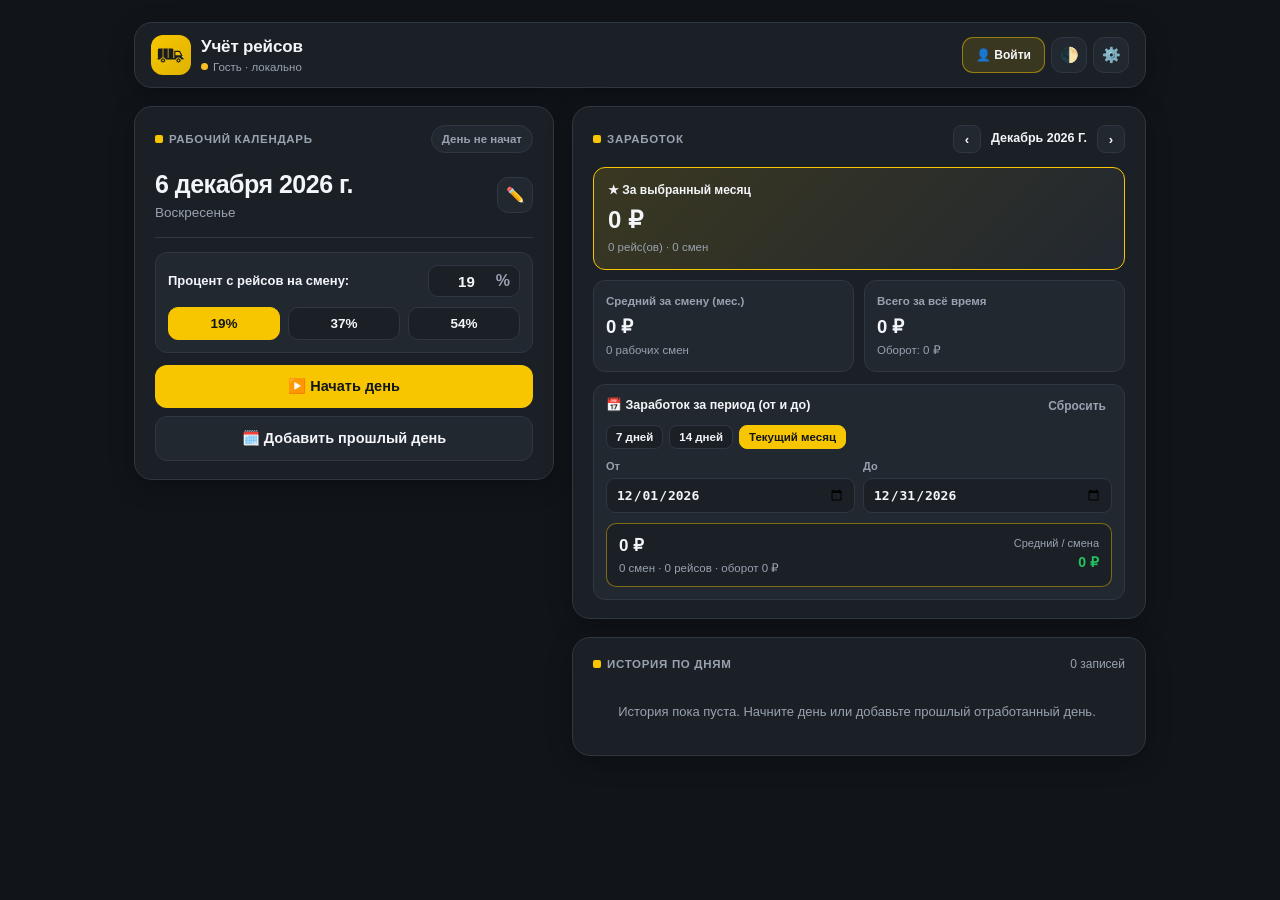
==== index.html @ e905fa9f "Update index.html" ====
<!DOCTYPE html>
<html lang="ru">
<head>
  <meta charset="UTF-8" />
  <meta name="viewport" content="width=device-width, initial-scale=1.0, maximum-scale=1.0, user-scalable=no, viewport-fit=cover" />
  <meta name="theme-color" content="#1d2228" id="meta-theme-color" />
  <meta name="apple-mobile-web-app-capable" content="yes" />
  <meta name="apple-mobile-web-app-status-bar-style" content="black-translucent" />
  <meta name="apple-mobile-web-app-title" content="Учёт рейсов" />
  <title>Учёт рейсов — Газель</title>
  <style>
    :root {
      --bg: #f1f3f6;
      --surface: #ffffff;
      --surface-2: #f6f7f9;
      --surface-3: #eaedf2;
      --text: #181c22;
      --text-muted: #5e6773;
      --border: #dfe3ea;
      --primary: #f6c300;
      --primary-hover: #e2b200;
      --primary-text: #161a1e;
      --primary-soft: rgba(246, 195, 0, 0.16);
      --accent-dark: #1d2228;
      --success: #15803d;
      --success-soft: rgba(21, 128, 61, 0.12);
      --warning: #b45309;
      --warning-soft: rgba(217, 119, 6, 0.14);
      --danger: #b91c1c;
      --danger-soft: rgba(185, 28, 28, 0.12);
      --shadow: 0 2px 10px rgba(24, 28, 34, 0.05);
      --radius: 18px;
      --radius-sm: 12px;
    }

    [data-theme="dark"] {
      --bg: #11151a;
      --surface: #1b2026;
      --surface-2: #222830;
      --surface-3: #2b323c;
      --text: #f3f5f8;
      --text-muted: #98a2b0;
      --border: #2f3742;
      --primary: #f7c600;
      --primary-hover: #e0b200;
      --primary-text: #13171c;
      --primary-soft: rgba(247, 198, 0, 0.14);
      --accent-dark: #11151a;
      --success: #22c55e;
      --success-soft: rgba(34, 197, 94, 0.14);
      --warning: #fbbf24;
      --warning-soft: rgba(251, 191, 36, 0.14);
      --danger: #f87171;
      --danger-soft: rgba(248, 113, 113, 0.14);
      --shadow: 0 6px 24px rgba(0, 0, 0, 0.32);
    }

    * {
      box-sizing: border-box;
      -webkit-tap-highlight-color: transparent;
    }

    body {
      margin: 0;
      font-family: -apple-system, BlinkMacSystemFont, "Segoe UI", Roboto, Inter, Arial, sans-serif;
      background: var(--bg);
      color: var(--text);
      padding-top: env(safe-area-inset-top, 10px);
      padding-bottom: calc(env(safe-area-inset-bottom, 16px) + 28px);
      line-height: 1.4;
      font-variant-numeric: tabular-nums;
    }

    .app {
      max-width: 520px;
      margin: 0 auto;
      padding: 12px 14px 36px;
    }

    .main-grid {
      display: flex;
      flex-direction: column;
    }

    /* Шапка */
    .topbar {
      display: flex;
      align-items: center;
      justify-content: space-between;
      gap: 8px;
      margin-bottom: 14px;
      background: var(--surface);
      border: 1px solid var(--border);
      border-radius: var(--radius);
      padding: 10px 12px;
      box-shadow: var(--shadow);
    }

    .brand {
      display: flex;
      align-items: center;
      gap: 10px;
      min-width: 0;
      flex: 1;
    }

    .brand-badge {
      width: 40px;
      height: 40px;
      flex-shrink: 0;
      border-radius: 12px;
      background: linear-gradient(135deg, var(--primary), var(--primary-hover));
      color: var(--primary-text);
      display: flex;
      align-items: center;
      justify-content: center;
      padding: 5px;
    }

    .brand-badge svg {
      width: 100%;
      height: 100%;
      display: block;
    }

    .brand-title {
      font-size: 15.5px;
      font-weight: 800;
      letter-spacing: -0.01em;
      white-space: nowrap;
      overflow: hidden;
      text-overflow: ellipsis;
    }

    .brand-sub {
      font-size: 11.5px;
      color: var(--text-muted);
      display: flex;
      align-items: center;
      gap: 5px;
      white-space: nowrap;
      overflow: hidden;
      text-overflow: ellipsis;
    }

    .dot-status {
      width: 7px;
      height: 7px;
      flex-shrink: 0;
      border-radius: 50%;
      background: var(--success);
      display: inline-block;
    }

    .top-actions {
      display: flex;
      align-items: center;
      gap: 6px;
      flex-shrink: 0;
    }

    .icon-btn {
      border: 1px solid var(--border);
      background: var(--surface-2);
      color: var(--text);
      width: 36px;
      height: 36px;
      border-radius: 11px;
      display: inline-flex;
      align-items: center;
      justify-content: center;
      font-size: 15px;
      cursor: pointer;
      transition: all 0.15s ease;
    }

    .pill-btn {
      border: 1px solid rgba(246, 195, 0, 0.5);
      background: var(--primary-soft);
      color: var(--text);
      font-weight: 700;
      font-size: 12px;
      padding: 0 10px;
      height: 36px;
      border-radius: 11px;
      cursor: pointer;
      display: inline-flex;
      align-items: center;
      gap: 5px;
      max-width: 126px;
      white-space: nowrap;
      overflow: hidden;
      text-overflow: ellipsis;
      transition: all 0.15s ease;
    }

    /* Карточки */
    .card {
      background: var(--surface);
      border: 1px solid var(--border);
      border-radius: var(--radius);
      padding: 16px;
      margin-bottom: 14px;
      box-shadow: var(--shadow);
    }

    .card-header {
      display: flex;
      align-items: center;
      justify-content: space-between;
      gap: 8px;
      margin-bottom: 14px;
    }

    .card-label {
      font-size: 11.5px;
      font-weight: 800;
      text-transform: uppercase;
      letter-spacing: 0.06em;
      color: var(--text-muted);
      display: inline-flex;
      align-items: center;
      gap: 6px;
    }

    .card-label::before {
      content: "";
      width: 8px;
      height: 8px;
      border-radius: 2px;
      background: var(--primary);
      display: inline-block;
    }

    .date-row {
      display: flex;
      align-items: center;
      justify-content: space-between;
      gap: 10px;
      padding-bottom: 14px;
      margin-bottom: 14px;
      border-bottom: 1px solid var(--border);
    }

    .date-main {
      font-size: 22px;
      font-weight: 800;
      letter-spacing: -0.02em;
    }

    .date-weekday {
      font-size: 13.5px;
      color: var(--text-muted);
      text-transform: capitalize;
      margin-top: 2px;
    }

    .status-pill {
      display: inline-flex;
      align-items: center;
      gap: 6px;
      padding: 5px 10px;
      border-radius: 999px;
      font-size: 11.5px;
      font-weight: 700;
      white-space: nowrap;
    }

    .status-pill.idle {
      background: var(--surface-2);
      color: var(--text-muted);
      border: 1px solid var(--border);
    }

    .status-pill.active {
      background: var(--success-soft);
      color: var(--success);
      border: 1px solid rgba(34, 197, 94, 0.25);
    }

    /* Выбор процента */
    .rate-picker {
      background: var(--surface-2);
      border: 1px solid var(--border);
      border-radius: var(--radius-sm);
      padding: 12px;
      margin-bottom: 12px;
    }

    .rate-picker-top {
      display: flex;
      align-items: center;
      justify-content: space-between;
      gap: 10px;
      margin-bottom: 10px;
    }

    .rate-picker-label {
      font-size: 13px;
      font-weight: 700;
      color: var(--text);
    }

    .rate-input-wrap {
      display: flex;
      align-items: center;
      gap: 4px;
      background: var(--surface);
      border: 1.5px solid var(--border);
      border-radius: 10px;
      padding: 4px 9px;
      width: 92px;
    }

    .rate-input-wrap:focus-within {
      border-color: var(--primary);
    }

    .rate-custom-input {
      width: 100%;
      border: none;
      background: transparent;
      color: var(--text);
      font-size: 15px;
      font-weight: 800;
      text-align: right;
      outline: none;
    }

    .rate-presets {
      display: grid;
      grid-template-columns: repeat(3, 1fr);
      gap: 8px;
    }

    .rate-chip {
      border: 1px solid var(--border);
      background: var(--surface);
      color: var(--text);
      border-radius: 10px;
      padding: 8px 10px;
      font-size: 13.5px;
      font-weight: 800;
      cursor: pointer;
      transition: all 0.14s ease;
    }

    .rate-chip.selected {
      background: var(--primary);
      border-color: var(--primary);
      color: var(--primary-text);
    }

    /* Кнопки */
    .btn-stack {
      display: flex;
      flex-direction: column;
      gap: 8px;
    }

    .btn {
      border: none;
      border-radius: var(--radius-sm);
      padding: 13px 14px;
      font-size: 14.5px;
      font-weight: 800;
      cursor: pointer;
      display: inline-flex;
      align-items: center;
      justify-content: center;
      gap: 8px;
      transition: transform 0.08s ease, background-color 0.15s ease, border-color 0.15s ease;
    }

    .btn:active {
      transform: scale(0.985);
    }

    .btn-full {
      width: 100%;
    }

    .btn-primary {
      background: var(--primary);
      color: var(--primary-text);
    }

    .btn-success {
      background: var(--success);
      color: #ffffff;
    }

    .btn-ghost {
      background: var(--surface-2);
      color: var(--text);
      border: 1px solid var(--border);
    }

    .btn-danger-soft {
      background: var(--danger-soft);
      color: var(--danger);
    }

    /* Ввод рейса */
    .trip-form {
      background: var(--surface-2);
      border: 1px solid var(--border);
      border-radius: var(--radius-sm);
      padding: 12px;
      margin-bottom: 10px;
    }

    .input-group {
      display: flex;
      gap: 8px;
      margin-bottom: 6px;
    }

    .amount-input,
    .auth-input {
      width: 100%;
      background: var(--surface);
      border: 1.5px solid var(--border);
      color: var(--text);
      border-radius: 11px;
      padding: 11px 13px;
      font-size: 15.5px;
      font-weight: 700;
      outline: none;
      transition: border-color 0.15s ease;
    }

    .amount-input {
      flex: 1;
      min-width: 0;
      font-size: 18px;
    }

    .amount-input:focus,
    .auth-input:focus {
      border-color: var(--primary);
    }

    .preview-cut {
      display: flex;
      align-items: center;
      justify-content: space-between;
      font-size: 13px;
      color: var(--text-muted);
      padding: 4px 2px 0;
    }

    .preview-cut strong {
      color: var(--success);
      font-size: 15.5px;
    }

    .trips-list {
      display: flex;
      flex-direction: column;
      gap: 8px;
      margin-bottom: 10px;
    }

    .trip-item {
      display: flex;
      align-items: center;
      justify-content: space-between;
      background: var(--surface-2);
      border: 1px solid var(--border);
      border-radius: 11px;
      padding: 10px 12px;
    }

    .trip-info {
      display: flex;
      flex-direction: column;
    }

    .trip-num {
      font-size: 11.5px;
      color: var(--text-muted);
      font-weight: 600;
    }

    .trip-sum {
      font-size: 14.5px;
      font-weight: 700;
    }

    .trip-right {
      display: flex;
      align-items: center;
      gap: 10px;
    }

    .trip-earn {
      font-size: 15.5px;
      font-weight: 800;
      color: var(--success);
      white-space: nowrap;
    }

    .del-trip-btn {
      border: 1px solid transparent;
      background: var(--danger-soft);
      color: var(--danger);
      width: 30px;
      height: 30px;
      border-radius: 9px;
      font-size: 14px;
      cursor: pointer;
      display: inline-flex;
      align-items: center;
      justify-content: center;
      flex-shrink: 0;
    }

    .day-summary-bar {
      display: flex;
      align-items: center;
      justify-content: space-between;
      gap: 10px;
      padding: 11px 13px;
      border-radius: 11px;
      background: var(--primary-soft);
      border: 1px solid rgba(246, 195, 0, 0.4);
      margin-bottom: 10px;
      font-size: 13.5px;
      font-weight: 700;
    }

    .day-summary-bar strong {
      font-size: 17.5px;
      color: var(--text);
      white-space: nowrap;
    }

    /* Статистика и период */
    .month-nav {
      display: flex;
      align-items: center;
      gap: 6px;
    }

    .month-nav button {
      border: 1px solid var(--border);
      background: var(--surface-2);
      color: var(--text);
      width: 28px;
      height: 28px;
      border-radius: 8px;
      cursor: pointer;
      font-weight: 700;
      display: inline-flex;
      align-items: center;
      justify-content: center;
    }

    .month-name {
      font-size: 12.5px;
      font-weight: 700;
      text-transform: capitalize;
      min-width: 104px;
      text-align: center;
    }

    .stats-grid {
      display: grid;
      grid-template-columns: 1fr 1fr;
      gap: 10px;
      margin-bottom: 12px;
    }

    .stat-box {
      background: var(--surface-2);
      border: 1px solid var(--border);
      border-radius: var(--radius-sm);
      padding: 12px;
    }

    .stat-box.month-highlight {
      grid-column: span 2;
      background: linear-gradient(135deg, var(--primary-soft), var(--surface-2));
      border: 1.5px solid var(--primary);
      padding: 14px;
    }

    .stat-box.month-highlight .stat-title {
      color: var(--text);
      font-weight: 800;
      font-size: 12px;
    }

    .stat-box.month-highlight .stat-value {
      font-size: 24px;
      color: var(--text);
    }

    .stat-title {
      font-size: 11.5px;
      color: var(--text-muted);
      margin-bottom: 4px;
      font-weight: 600;
    }

    .stat-value {
      font-size: 18.5px;
      font-weight: 800;
      letter-spacing: -0.01em;
    }

    .stat-sub {
      font-size: 11.5px;
      color: var(--text-muted);
      margin-top: 3px;
    }

    /* Блок выбора периода От — До */
    .range-box {
      background: var(--surface-2);
      border: 1px solid var(--border);
      border-radius: var(--radius-sm);
      padding: 12px;
    }

    .range-head {
      display: flex;
      align-items: center;
      justify-content: space-between;
      gap: 8px;
      margin-bottom: 10px;
    }

    .range-title {
      font-size: 12.5px;
      font-weight: 800;
      color: var(--text);
    }

    .range-clear-btn {
      border: none;
      background: transparent;
      color: var(--text-muted);
      font-size: 12px;
      font-weight: 700;
      cursor: pointer;
      padding: 2px 6px;
      border-radius: 6px;
    }

    .range-clear-btn:hover {
      color: var(--text);
      background: var(--surface-3);
    }

    .range-presets {
      display: flex;
      flex-wrap: wrap;
      gap: 6px;
      margin-bottom: 10px;
    }

    .range-preset-btn {
      border: 1px solid var(--border);
      background: var(--surface);
      color: var(--text);
      border-radius: 8px;
      padding: 5px 9px;
      font-size: 11.5px;
      font-weight: 700;
      cursor: pointer;
      transition: all 0.14s ease;
    }

    .range-preset-btn.active {
      background: var(--primary);
      border-color: var(--primary);
      color: var(--primary-text);
    }

    .range-inputs {
      display: grid;
      grid-template-columns: 1fr 1fr;
      gap: 8px;
      margin-bottom: 10px;
    }

    .range-field label {
      display: block;
      font-size: 11px;
      font-weight: 700;
      color: var(--text-muted);
      margin-bottom: 4px;
    }

    .range-field input[type="date"] {
      width: 100%;
      margin: 0;
      padding: 8px 9px;
      font-size: 13px;
      font-weight: 700;
      border-radius: 9px;
      border: 1px solid var(--border);
      background: var(--surface);
      color: var(--text);
      outline: none;
    }

    .range-field input[type="date"]:focus {
      border-color: var(--primary);
    }

    .range-result {
      background: var(--surface);
      border: 1px solid rgba(246, 195, 0, 0.45);
      border-radius: 10px;
      padding: 10px 12px;
      display: flex;
      align-items: center;
      justify-content: space-between;
      gap: 10px;
    }

    .range-result-main {
      font-size: 17px;
      font-weight: 800;
      color: var(--text);
    }

    .range-result-sub {
      font-size: 11.5px;
      color: var(--text-muted);
      margin-top: 2px;
    }

    .range-result-avg {
      text-align: right;
    }

    .range-result-avg span {
      display: block;
      font-size: 11px;
      color: var(--text-muted);
    }

    .range-result-avg strong {
      font-size: 14px;
      font-weight: 800;
      color: var(--success);
    }

    /* История */
    .history-list {
      display: flex;
      flex-direction: column;
      gap: 10px;
    }

    .history-item {
      border: 1px solid var(--border);
      background: var(--surface-2);
      border-radius: var(--radius-sm);
      padding: 12px 13px;
    }

    .history-top {
      display: flex;
      align-items: center;
      justify-content: space-between;
      gap: 8px;
    }

    .history-date-wrap {
      display: flex;
      align-items: center;
      gap: 7px;
      flex-wrap: wrap;
    }

    .history-date {
      font-weight: 800;
      font-size: 14.5px;
    }

    .history-rate-tag {
      font-size: 11px;
      font-weight: 800;
      padding: 2px 8px;
      border-radius: 6px;
      background: var(--primary-soft);
      color: var(--text);
      border: 1px solid rgba(246, 195, 0, 0.4);
    }

    .history-badge-off {
      font-size: 11.5px;
      font-weight: 700;
      padding: 3px 9px;
      border-radius: 999px;
      background: var(--warning-soft);
      color: var(--warning);
    }

    .history-earn {
      font-weight: 800;
      font-size: 16px;
      color: var(--success);
      white-space: nowrap;
    }

    .history-trips {
      margin-top: 9px;
      padding-top: 8px;
      border-top: 1px solid var(--border);
      display: flex;
      flex-direction: column;
      gap: 5px;
    }

    .history-trip-row {
      display: flex;
      align-items: center;
      justify-content: space-between;
      gap: 10px;
      padding: 5px 8px;
      border-radius: 8px;
      background: var(--surface);
      border: 1px solid var(--border);
      font-size: 12.5px;
    }

    .history-trip-left {
      display: flex;
      align-items: center;
      gap: 8px;
      min-width: 0;
    }

    .history-trip-idx {
      font-size: 11px;
      font-weight: 800;
      color: var(--primary-text);
      background: var(--primary);
      padding: 1px 6px;
      border-radius: 5px;
      flex-shrink: 0;
    }

    .history-trip-gross {
      color: var(--text-muted);
      font-weight: 600;
      white-space: nowrap;
    }

    .history-trip-cut {
      font-weight: 800;
      color: var(--success);
      white-space: nowrap;
    }

    .history-actions {
      margin-top: 8px;
      display: flex;
      justify-content: flex-end;
    }

    .tiny-btn {
      border: none;
      background: transparent;
      color: var(--text-muted);
      font-size: 12px;
      font-weight: 600;
      cursor: pointer;
      padding: 3px 7px;
      border-radius: 6px;
    }

    .tiny-btn:hover {
      color: var(--danger);
      background: var(--danger-soft);
    }

    /* Модалки */
    .modal-backdrop {
      position: fixed;
      inset: 0;
      background: rgba(10, 14, 20, 0.68);
      backdrop-filter: blur(2px);
      display: none;
      align-items: flex-end;
      justify-content: center;
      z-index: 100;
      padding: 12px;
    }

    .modal-backdrop.open {
      display: flex;
    }

    .modal {
      background: var(--surface);
      border: 1px solid var(--border);
      border-radius: 20px;
      width: 100%;
      max-width: 480px;
      max-height: 88vh;
      overflow-y: auto;
      padding: 18px;
      box-shadow: 0 20px 44px rgba(0, 0, 0, 0.42);
    }

    .modal-head {
      display: flex;
      align-items: center;
      justify-content: space-between;
      margin-bottom: 14px;
    }

    .modal-title {
      font-size: 17px;
      font-weight: 800;
    }

    .section-box {
      border: 1px solid var(--border);
      background: var(--surface-2);
      border-radius: var(--radius-sm);
      padding: 12px;
      margin-bottom: 12px;
    }

    .section-box h4 {
      margin: 0 0 6px;
      font-size: 14px;
    }

    .section-box p {
      margin: 0 0 10px;
      font-size: 12.5px;
      color: var(--text-muted);
    }

    .stack {
      display: flex;
      flex-direction: column;
      gap: 8px;
    }

    textarea.backup-text {
      width: 100%;
      min-height: 84px;
      border-radius: 10px;
      border: 1px solid var(--border);
      background: var(--surface);
      color: var(--text);
      padding: 10px;
      font-size: 12px;
      font-family: monospace;
      resize: vertical;
    }

    input[type="date"].modal-date-input {
      width: 100%;
      padding: 11px 12px;
      border-radius: 11px;
      border: 1.5px solid var(--border);
      background: var(--surface);
      color: var(--text);
      font-size: 15px;
      font-weight: 700;
      margin-bottom: 12px;
    }

    .past-trip-grid {
      display: grid;
      grid-template-columns: repeat(3, 1fr);
      gap: 8px;
      margin-bottom: 10px;
    }

    .past-trip-field label {
      display: block;
      font-size: 11px;
      font-weight: 700;
      color: var(--text-muted);
      margin-bottom: 4px;
    }

    .past-trip-field input {
      width: 100%;
      padding: 9px 8px;
      border-radius: 10px;
      border: 1.5px solid var(--border);
      background: var(--surface);
      color: var(--text);
      font-size: 14px;
      font-weight: 700;
      outline: none;
    }

    .past-trip-field input:focus {
      border-color: var(--primary);
    }

    .toast {
      position: fixed;
      left: 50%;
      bottom: calc(env(safe-area-inset-bottom, 16px) + 18px);
      transform: translateX(-50%) translateY(20px);
      background: var(--accent-dark);
      color: var(--primary);
      border: 1px solid rgba(247, 198, 0, 0.45);
      padding: 10px 16px;
      border-radius: 999px;
      font-size: 13px;
      font-weight: 700;
      opacity: 0;
      pointer-events: none;
      transition: all 0.2s ease;
      z-index: 200;
      max-width: 90vw;
      text-align: center;
      box-shadow: 0 8px 24px rgba(0, 0, 0, 0.3);
    }

    .toast.show {
      opacity: 1;
      transform: translateX(-50%) translateY(0);
    }

    .empty-note {
      text-align: center;
      color: var(--text-muted);
      font-size: 13px;
      padding: 16px 8px;
    }

    /* Адаптация под ПК и планшеты */
    @media (min-width: 768px) {
      .app {
        max-width: 1060px;
        padding: 22px 24px 48px;
      }

      .topbar {
        padding: 12px 16px;
        margin-bottom: 18px;
      }

      .brand-title {
        font-size: 17px;
      }

      .pill-btn {
        max-width: 210px;
        padding: 0 13px;
      }

      .icon-btn:hover,
      .pill-btn:hover,
      .rate-chip:hover:not(.selected),
      .range-preset-btn:hover:not(.active),
      .month-nav button:hover,
      .del-trip-btn:hover {
        border-color: var(--primary);
      }

      .btn-primary:hover {
        background: var(--primary-hover);
      }

      .main-grid {
        display: grid;
        grid-template-columns: minmax(360px, 420px) minmax(0, 1fr);
        gap: 18px;
        align-items: start;
      }

      .col-left .card,
      .col-right .card {
        margin-bottom: 18px;
      }

      .col-right .card:last-child,
      .col-left .card:last-child {
        margin-bottom: 0;
      }

      .card {
        padding: 18px 20px;
      }

      .date-main {
        font-size: 25px;
      }

      .modal-backdrop {
        align-items: center;
        padding: 20px;
      }

      .modal {
        padding: 22px;
      }
    }

    @media (min-width: 1024px) {
      .history-list {
        max-height: 440px;
        overflow-y: auto;
        padding-right: 4px;
      }
    }
  </style>
</head>
<body>
  <div class="app">
    <header class="topbar">
      <div class="brand">
        <div class="brand-badge" title="Учёт рейсов — Газель">
          <svg viewBox="0 0 64 40" fill="none" xmlns="http://www.w3.org/2000/svg">
            <rect x="4" y="6" width="33" height="21" rx="3" fill="#181c20"/>
            <line x1="15" y1="6" x2="15" y2="27" stroke="#f6c300" stroke-width="1.6"/>
            <line x1="26" y1="6" x2="26" y2="27" stroke="#f6c300" stroke-width="1.6"/>
            <path d="M39 11H48.5C50.2 11 51.7 12 52.4 13.5L56.5 21.5C57.2 22.7 57.5 24 57.5 25.3V27H39V11Z" fill="#181c20"/>
            <path d="M41.5 13.5H48.2C49.1 13.5 49.9 14 50.3 14.8L53.2 20.5H41.5V13.5Z" fill="#f6c300"/>
            <rect x="3" y="26.5" width="56" height="3.2" rx="1.5" fill="#181c20"/>
            <rect x="55" y="22.5" width="3" height="2.5" rx="1" fill="#ffffff"/>
            <circle cx="15" cy="31.5" r="5.5" fill="#181c20" stroke="#f6c300" stroke-width="2"/>
            <circle cx="15" cy="31.5" r="1.8" fill="#f6c300"/>
            <circle cx="48" cy="31.5" r="5.5" fill="#181c20" stroke="#f6c300" stroke-width="2"/>
            <circle cx="48" cy="31.5" r="1.8" fill="#f6c300"/>
          </svg>
        </div>
        <div style="min-width:0;">
          <div class="brand-title">Учёт рейсов</div>
          <div class="brand-sub">
            <span class="dot-status" id="sync-dot"></span>
            <span id="account-sub">Гость · локально</span>
          </div>
        </div>
      </div>
      <div class="top-actions">
        <button class="pill-btn" id="account-btn" type="button" onclick="openAccountModal()">👤 Войти</button>
        <button class="icon-btn" id="theme-btn" type="button" title="Сменить тему">🌓</button>
        <button class="icon-btn" id="settings-btn" type="button" title="Резервная копия и настройки">⚙️</button>
      </div>
    </header>

    <div class="main-grid">
      <div class="col-left">
        <section class="card">
          <div class="card-header">
            <span class="card-label">Рабочий календарь</span>
            <span class="status-pill idle" id="shift-status">День не начат</span>
          </div>

          <div class="date-row">
            <div>
              <div class="date-main" id="current-date-display">—</div>
              <div class="date-weekday" id="current-weekday-display">—</div>
            </div>
            <button class="icon-btn" type="button" onclick="openDateModal()" title="Изменить дату вручную">✏️</button>
          </div>

          <div id="idle-controls">
            <div class="rate-picker">
              <div class="rate-picker-top">
                <span class="rate-picker-label">Процент с рейсов на смену:</span>
                <div class="rate-input-wrap">
                  <input
                    type="number"
                    inputmode="decimal"
                    step="0.1"
                    min="0.1"
                    max="100"
                    id="shift-rate-input"
                    class="rate-custom-input"
                    value="19"
                    oninput="onRateInputChange()"
                  />
                  <span style="font-weight:800;color:var(--text-muted);">%</span>
                </div>
              </div>
              <div class="rate-presets" id="rate-presets">
                <button type="button" class="rate-chip selected" data-rate="19" onclick="selectPresetRate(19)">19%</button>
                <button type="button" class="rate-chip" data-rate="37" onclick="selectPresetRate(37)">37%</button>
                <button type="button" class="rate-chip" data-rate="54" onclick="selectPresetRate(54)">54%</button>
              </div>
            </div>

            <div class="btn-stack">
              <button class="btn btn-primary btn-full" type="button" onclick="startDay()">▶️ Начать день</button>
              <button class="btn btn-ghost btn-full" type="button" onclick="openPastDayModal()">🗓️ Добавить прошлый день</button>
            </div>
          </div>

          <div id="active-controls" style="display:none;">
            <div class="trip-form" id="trip-form-box">
              <div class="input-group">
                <input
                  type="number"
                  inputmode="decimal"
                  step="any"
                  min="1"
                  id="trip-amount"
                  class="amount-input"
                  placeholder="Стоимость рейса, ₽"
                  oninput="updateCutPreview()"
                  onkeydown="if(event.key==='Enter'){event.preventDefault();addTrip();}"
                />
                <button class="btn btn-primary" type="button" onclick="addTrip()">+ Рейс</button>
              </div>
              <div class="preview-cut">
                <span>Ваш доход (<span id="active-rate-label">19</span>%):</span>
                <strong id="cut-preview">0 ₽</strong>
              </div>
            </div>

            <div class="trips-list" id="active-trips-list"></div>

            <div class="day-summary-bar">
              <span>Итого за день (<span id="active-trips-count">0</span>/3 рейса · <span id="active-rate-bar">19</span>%):</span>
              <strong id="active-day-earn">0 ₽</strong>
            </div>

            <div class="btn-stack">
              <button class="btn btn-success btn-full" type="button" onclick="finishDay()">
                ✅ Завершить день
              </button>
              <button class="btn btn-ghost btn-full" type="button" onclick="openPastDayModal()">🗓️ Добавить прошлый день</button>
            </div>
          </div>
        </section>
      </div>

      <div class="col-right">
        <section class="card">
          <div class="card-header">
            <span class="card-label">Заработок</span>
            <div class="month-nav">
              <button type="button" onclick="changeMonth(-1)">‹</button>
              <span class="month-name" id="selected-month-label">—</span>
              <button type="button" onclick="changeMonth(1)">›</button>
            </div>
          </div>

          <div class="stats-grid">
            <div class="stat-box month-highlight">
              <div class="stat-title">★ За выбранный месяц</div>
              <div class="stat-value" id="stat-month">0 ₽</div>
              <div class="stat-sub" id="stat-month-sub">0 рейсов · 0 смен</div>
            </div>
            <div class="stat-box">
              <div class="stat-title">Средний за смену (мес.)</div>
              <div class="stat-value" id="stat-avg-day">0 ₽</div>
              <div class="stat-sub" id="stat-avg-day-sub">0 рабочих смен</div>
            </div>
            <div class="stat-box">
              <div class="stat-title">Всего за всё время</div>
              <div class="stat-value" id="stat-total">0 ₽</div>
              <div class="stat-sub" id="stat-total-sub">Оборот: 0 ₽</div>
            </div>
          </div>

          <div class="range-box">
            <div class="range-head">
              <span class="range-title">📅 Заработок за период (от и до)</span>
              <button type="button" class="range-clear-btn" onclick="resetDateRange()">Сбросить</button>
            </div>
            <div class="range-presets">
              <button type="button" class="range-preset-btn" data-preset="7" onclick="applyRangePreset(7)">7 дней</button>
              <button type="button" class="range-preset-btn" data-preset="14" onclick="applyRangePreset(14)">14 дней</button>
              <button type="button" class="range-preset-btn active" data-preset="month" onclick="applyRangePreset('month')">Текущий месяц</button>
            </div>
            <div class="range-inputs">
              <div class="range-field">
                <label for="range-from">От</label>
                <input type="date" id="range-from" onchange="onCustomRangeChange()" />
              </div>
              <div class="range-field">
                <label for="range-to">До</label>
                <input type="date" id="range-to" onchange="onCustomRangeChange()" />
              </div>
            </div>
            <div class="range-result">
              <div>
                <div class="range-result-main" id="range-earn">0 ₽</div>
                <div class="range-result-sub" id="range-meta">0 смен · 0 рейсов · оборот 0 ₽</div>
              </div>
              <div class="range-result-avg">
                <span>Средний / смена</span>
                <strong id="range-avg">0 ₽</strong>
              </div>
            </div>
          </div>
        </section>

        <section class="card">
          <div class="card-header">
            <span class="card-label">История по дням</span>
            <span style="font-size:12px;color:var(--text-muted);" id="history-count">0 записей</span>
          </div>
          <div class="history-list" id="history-list"></div>
        </section>
      </div>
    </div>
  </div>

  <!-- Модалка добавления прошлого отработанного дня -->
  <div class="modal-backdrop" id="past-day-modal" onclick="closeOnBackdrop(event, 'past-day-modal')">
    <div class="modal">
      <div class="modal-head">
        <div class="modal-title">Добавить прошлый день</div>
        <button class="icon-btn" type="button" onclick="closeModal('past-day-modal')">✕</button>
      </div>

      <div class="section-box">
        <h4>Дата и процент смены</h4>
        <label style="display:block;font-size:11.5px;font-weight:700;color:var(--text-muted);margin-bottom:4px;">Отработанная дата</label>
        <input type="date" id="past-date-input" class="modal-date-input" />

        <div class="rate-picker-top" style="margin-bottom:8px;">
          <span class="rate-picker-label">Процент с рейсов:</span>
          <div class="rate-input-wrap">
            <input
              type="number"
              inputmode="decimal"
              step="0.1"
              min="0.1"
              max="100"
              id="past-rate-input"
              class="rate-custom-input"
              value="19"
              oninput="updatePastPreview()"
            />
            <span style="font-weight:800;color:var(--text-muted);">%</span>
          </div>
        </div>
        <div class="rate-presets" style="margin-bottom:0;">
          <button type="button" class="rate-chip" onclick="setPastPresetRate(19)">19%</button>
          <button type="button" class="rate-chip" onclick="setPastPresetRate(37)">37%</button>
          <button type="button" class="rate-chip" onclick="setPastPresetRate(54)">54%</button>
        </div>
      </div>

      <div class="section-box">
        <h4>Суммы рейсов за день (до 3 рейсов, ₽)</h4>
        <div class="past-trip-grid">
          <div class="past-trip-field">
            <label for="past-trip-1">Рейс #1</label>
            <input type="number" inputmode="decimal" step="any" min="1" id="past-trip-1" placeholder="0" oninput="updatePastPreview()" />
          </div>
          <div class="past-trip-field">
            <label for="past-trip-2">Рейс #2</label>
            <input type="number" inputmode="decimal" step="any" min="1" id="past-trip-2" placeholder="0" oninput="updatePastPreview()" />
          </div>
          <div class="past-trip-field">
            <label for="past-trip-3">Рейс #3</label>
            <input type="number" inputmode="decimal" step="any" min="1" id="past-trip-3" placeholder="0" oninput="updatePastPreview()" />
          </div>
        </div>
        <div class="preview-cut">
          <span>Итого ваш доход за день:</span>
          <strong id="past-cut-preview">0 ₽</strong>
        </div>
      </div>

      <button class="btn btn-primary btn-full" type="button" onclick="savePastDay()">Сохранить отработанный день</button>
    </div>
  </div>

  <!-- Модалка аккаунта -->
  <div class="modal-backdrop" id="account-modal" onclick="closeOnBackdrop(event, 'account-modal')">
    <div class="modal">
      <div class="modal-head">
        <div class="modal-title" id="account-modal-title">Аккаунт и облако D1</div>
        <button class="icon-btn" type="button" onclick="closeModal('account-modal')">✕</button>
      </div>

      <div id="logged-out-box" class="section-box">
        <h4>Вход или регистрация</h4>
        <p>Данные привяжутся к аккаунту в облаке и будут доступны после входа на любом устройстве.</p>
        <div class="stack">
          <input type="text" id="auth-username" class="auth-input" placeholder="Логин" autocomplete="username" />
          <input type="password" id="auth-password" class="auth-input" placeholder="Пароль (от 4 символов)" autocomplete="current-password" />
          <button class="btn btn-primary btn-full" type="button" onclick="authAction('login')">Войти в аккаунт</button>
          <button class="btn btn-ghost btn-full" type="button" onclick="authAction('register')">Создать новый аккаунт</button>
        </div>
      </div>

      <div id="logged-in-box" class="section-box" style="display:none;">
        <h4 id="logged-in-user">Аккаунт: —</h4>
        <p id="sync-status-text">Синхронизация активна</p>
        <div class="stack">
          <button class="btn btn-primary btn-full" type="button" onclick="syncNow(true)">☁️ Синхронизировать сейчас</button>
          <button class="btn btn-ghost btn-full" type="button" onclick="logoutAccount()">Выйти из аккаунта</button>
        </div>
      </div>
    </div>
  </div>

  <!-- Модалка резервной копии и настроек -->
  <div class="modal-backdrop" id="settings-modal" onclick="closeOnBackdrop(event, 'settings-modal')">
    <div class="modal">
      <div class="modal-head">
        <div class="modal-title">Резервная копия и настройки</div>
        <button class="icon-btn" type="button" onclick="closeModal('settings-modal')">✕</button>
      </div>

      <div class="section-box">
        <h4>💾 Резервная копия (JSON)</h4>
        <p>Дополнительная копия для переноса или сохранения данных в файл.</p>
        <div class="stack">
          <button class="btn btn-primary btn-full" type="button" onclick="exportBackupFile()">📥 Скачать файл копии (.json)</button>
          <button class="btn btn-ghost btn-full" type="button" onclick="copyBackupText()">📋 Скопировать копию в буфер</button>
        </div>
      </div>

      <div class="section-box">
        <h4>♻️ Восстановить из копии</h4>
        <div class="stack">
          <input type="file" id="import-file-input" accept=".json,application/json" style="display:none;" onchange="importBackupFile(event)" />
          <button class="btn btn-ghost btn-full" type="button" onclick="document.getElementById('import-file-input').click()">📂 Выбрать файл .json</button>
          <textarea class="backup-text" id="import-text-area" placeholder="Или вставьте JSON-код резервной копии..."></textarea>
          <button class="btn btn-success btn-full" type="button" onclick="importBackupFromText()">Восстановить из текста</button>
        </div>
      </div>

      <div class="section-box" style="border-color: rgba(185,28,28,0.35);">
        <h4>🗑 Сброс данных</h4>
        <button class="btn btn-danger-soft btn-full" type="button" onclick="resetAllData()">Очистить все записи</button>
      </div>
    </div>
  </div>

  <!-- Модалка даты -->
  <div class="modal-backdrop" id="date-modal" onclick="closeOnBackdrop(event, 'date-modal')">
    <div class="modal">
      <div class="modal-head">
        <div class="modal-title">Установить рабочую дату</div>
        <button class="icon-btn" type="button" onclick="closeModal('date-modal')">✕</button>
      </div>
      <input type="date" id="manual-date-input" class="modal-date-input" />
      <button class="btn btn-primary btn-full" type="button" onclick="saveManualDate()">Сохранить дату</button>
    </div>
  </div>

  <div class="toast" id="toast"></div>

  <script>
    const STORAGE_KEY = 'trip_tracker_d1_v1';
    const DEFAULT_RATE = 19;

    function getTodayISO() {
      const now = new Date();
      const y = now.getFullYear();
      const m = String(now.getMonth() + 1).padStart(2, '0');
      const d = String(now.getDate()).padStart(2, '0');
      return `${y}-${m}-${d}`;
    }

    function addDaysISO(isoStr, days) {
      const [y, m, d] = isoStr.split('-').map(Number);
      const dt = new Date(y, m - 1, d);
      dt.setDate(dt.getDate() + days);
      return `${dt.getFullYear()}-${String(dt.getMonth() + 1).padStart(2, '0')}-${String(dt.getDate()).padStart(2, '0')}`;
    }

    function getMonthBoundsISO(ymStr) {
      const [y, m] = ymStr.split('-').map(Number);
      const first = `${y}-${String(m).padStart(2, '0')}-01`;
      const lastDay = new Date(y, m, 0).getDate();
      const last = `${y}-${String(m).padStart(2, '0')}-${String(lastDay).padStart(2, '0')}`;
      return { first, last };
    }

    function formatDateRu(isoStr) {
      const [y, m, d] = isoStr.split('-').map(Number);
      return new Date(y, m - 1, d).toLocaleDateString('ru-RU', {
        day: 'numeric',
        month: 'long',
        year: 'numeric'
      });
    }

    function formatWeekdayRu(isoStr) {
      const [y, m, d] = isoStr.split('-').map(Number);
      return new Date(y, m - 1, d).toLocaleDateString('ru-RU', { weekday: 'long' });
    }

    function formatMoney(num) {
      const safe = Number.isFinite(num) ? num : 0;
      return new Intl.NumberFormat('ru-RU', {
        minimumFractionDigits: safe % 1 === 0 ? 0 : 2,
        maximumFractionDigits: 2
      }).format(safe) + '\u00A0₽';
    }

    function normalizeRate(raw) {
      const n = parseFloat(raw);
      if (!Number.isFinite(n) || n <= 0 || n > 100) return DEFAULT_RATE;
      return Math.round(n * 100) / 100;
    }

    function calcCut(amount, ratePercent) {
      return Math.round(amount * (ratePercent / 100) * 100) / 100;
    }

    function defaultData() {
      return {
        currentDate: getTodayISO(),
        defaultRate: DEFAULT_RATE,
        activeDay: null,
        records: [],
        updatedAt: Date.now()
      };
    }

    let appStore = loadStore();
    let selectedMonth = getTodayISO().slice(0, 7);
    let rangeState = initRangeState(selectedMonth);

    function initRangeState(ymStr) {
      const { first, last } = getMonthBoundsISO(ymStr);
      return { from: first, to: last, preset: 'month' };
    }

    function syncRangeInputs() {
      document.getElementById('range-from').value = rangeState.from;
      document.getElementById('range-to').value = rangeState.to;
      document.querySelectorAll('.range-preset-btn').forEach(btn => {
        btn.classList.toggle('active', btn.dataset.preset === rangeState.preset);
      });
    }

    function applyRangePreset(preset) {
      const anchorDate = getTodayISO();
      if (preset === 'month') {
        const bounds = getMonthBoundsISO(selectedMonth);
        rangeState = { from: bounds.first, to: bounds.last, preset: 'month' };
      } else {
        const days = Number(preset);
        rangeState = {
          from: addDaysISO(anchorDate, -(days - 1)),
          to: anchorDate,
          preset: String(preset)
        };
      }
      syncRangeInputs();
      render();
    }

    function onCustomRangeChange() {
      let from = document.getElementById('range-from').value;
      let to = document.getElementById('range-to').value;
      if (from && to && from > to) {
        const tmp = from;
        from = to;
        to = tmp;
        document.getElementById('range-from').value = from;
        document.getElementById('range-to').value = to;
      }
      rangeState = { from, to, preset: 'custom' };
      syncRangeInputs();
      render();
    }

    function resetDateRange() {
      rangeState = initRangeState(selectedMonth);
      syncRangeInputs();
      render();
      showToast('Период сброшен на выбранный месяц');
    }

    function loadStore() {
      try {
        const raw = localStorage.getItem(STORAGE_KEY);
        if (raw) {
          const parsed = JSON.parse(raw);
          return {
            username: parsed.username || null,
            theme: parsed.theme || 'dark',
            data: {
              currentDate: parsed.data?.currentDate || getTodayISO(),
              defaultRate: normalizeRate(parsed.data?.defaultRate ?? DEFAULT_RATE),
              activeDay: parsed.data?.activeDay
                ? {
                    ...parsed.data.activeDay,
                    rate: normalizeRate(parsed.data.activeDay.rate ?? DEFAULT_RATE)
                  }
                : null,
              records: Array.isArray(parsed.data?.records) ? parsed.data.records : [],
              updatedAt: parsed.data?.updatedAt || Date.now()
            }
          };
        }
      } catch (e) {
        console.error(e);
      }
      return {
        username: null,
        theme: 'dark',
        data: defaultData()
      };
    }

    function saveLocalOnly() {
      localStorage.setItem(STORAGE_KEY, JSON.stringify(appStore));
    }

    async function persistAndSync(showMsgOnFail = false) {
      appStore.data.updatedAt = Date.now();
      saveLocalOnly();

      if (!appStore.username || !navigator.onLine) {
        updateSyncIndicator();
        return;
      }

      try {
        setSyncBadge('syncing', 'Сохранение в облако...');
        const res = await fetch('/api/state', {
          method: 'POST',
          headers: { 'Content-Type': 'application/json' },
          body: JSON.stringify({
            username: appStore.username,
            state: appStore.data
          })
        });
        const out = await res.json();
        if (!res.ok) throw new Error(out.error || 'Ошибка синхронизации');
        setSyncBadge('ok', `@${appStore.username} · D1`);
      } catch (e) {
        setSyncBadge('warn', `@${appStore.username} · локально`);
        if (showMsgOnFail) showToast('Нет связи с облаком, сохранено локально');
      }
    }

    function setSyncBadge(mode, text) {
      const dot = document.getElementById('sync-dot');
      const sub = document.getElementById('account-sub');
      const modalStatus = document.getElementById('sync-status-text');
      sub.textContent = text;
      if (modalStatus) modalStatus.textContent = `Статус: ${text}`;

      if (mode === 'ok') dot.style.background = 'var(--success)';
      else if (mode === 'syncing') dot.style.background = 'var(--primary)';
      else dot.style.background = 'var(--warning)';
    }

    function updateSyncIndicator() {
      if (appStore.username) {
        setSyncBadge(navigator.onLine ? 'ok' : 'warn', `@${appStore.username} · ${navigator.onLine ? 'D1' : 'офлайн'}`);
      } else {
        setSyncBadge('warn', 'Гость · локально');
      }
    }

    function showToast(msg) {
      const el = document.getElementById('toast');
      el.textContent = msg;
      el.classList.add('show');
      clearTimeout(el._timer);
      el._timer = setTimeout(() => el.classList.remove('show'), 2600);
    }

    function applyTheme() {
      document.documentElement.setAttribute('data-theme', appStore.theme);
      document.getElementById('meta-theme-color').setAttribute(
        'content',
        appStore.theme === 'dark' ? '#1b2026' : '#ffffff'
      );
    }

    document.getElementById('theme-btn').addEventListener('click', () => {
      appStore.theme = appStore.theme === 'dark' ? 'light' : 'dark';
      saveLocalOnly();
      applyTheme();
    });

    function syncRateChips(rate) {
      document.querySelectorAll('#rate-presets .rate-chip').forEach(btn => {
        const chipRate = parseFloat(btn.dataset.rate);
        btn.classList.toggle('selected', chipRate === rate);
      });
    }

    function selectPresetRate(rate) {
      const valid = normalizeRate(rate);
      appStore.data.defaultRate = valid;
      document.getElementById('shift-rate-input').value = valid;
      syncRateChips(valid);
      saveLocalOnly();
    }

    function onRateInputChange() {
      const raw = parseFloat(document.getElementById('shift-rate-input').value);
      if (Number.isFinite(raw) && raw > 0 && raw <= 100) {
        appStore.data.defaultRate = Math.round(raw * 100) / 100;
        syncRateChips(appStore.data.defaultRate);
        saveLocalOnly();
      } else {
        syncRateChips(-1);
      }
    }

    function openAccountModal() {
      const loggedIn = Boolean(appStore.username);
      document.getElementById('logged-out-box').style.display = loggedIn ? 'none' : 'block';
      document.getElementById('logged-in-box').style.display = loggedIn ? 'block' : 'none';
      if (loggedIn) {
        document.getElementById('logged-in-user').textContent = `Аккаунт: @${appStore.username}`;
      }
      updateSyncIndicator();
      document.getElementById('account-modal').classList.add('open');
    }

    async function authAction(mode) {
      const username = document.getElementById('auth-username').value.trim().toLowerCase();
      const password = document.getElementById('auth-password').value;

      if (!username || !password) {
        showToast('Введите логин и пароль');
        return;
      }

      try {
        const endpoint = mode === 'register' ? '/api/register' : '/api/login';
        const res = await fetch(endpoint, {
          method: 'POST',
          headers: { 'Content-Type': 'application/json' },
          body: JSON.stringify({ username, password })
        });
        const out = await res.json();
        if (!res.ok) {
          showToast(out.error || 'Ошибка входа');
          return;
        }

        const localHasRecords =
          appStore.data.records.length > 0 ||
          (appStore.data.activeDay && appStore.data.activeDay.trips.length > 0);

        appStore.username = out.user.username;

        if (out.state && Array.isArray(out.state.records)) {
          appStore.data = {
            ...defaultData(),
            ...out.state
          };
        } else if (localHasRecords) {
          await persistAndSync(false);
        } else {
          appStore.data = defaultData();
        }

        selectedMonth = getTodayISO().slice(0, 7);
        rangeState = initRangeState(selectedMonth);
        syncRangeInputs();
        saveLocalOnly();
        document.getElementById('auth-password').value = '';
        closeModal('account-modal');
        updateAccountButton();
        updateSyncIndicator();
        render();
        showToast(mode === 'register' ? `Аккаунт @${appStore.username} создан` : `Вход выполнен: @${appStore.username}`);
      } catch (e) {
        showToast('Не удалось связаться с сервером');
      }
    }

    function logoutAccount() {
      appStore.username = null;
      appStore.data = defaultData();
      selectedMonth = getTodayISO().slice(0, 7);
      rangeState = initRangeState(selectedMonth);
      syncRangeInputs();
      saveLocalOnly();
      updateAccountButton();
      updateSyncIndicator();
      closeModal('account-modal');
      render();
      showToast('Вы вышли из аккаунта, локальные данные очищены');
    }

    async function syncNow(showToastFlag = true) {
      if (!appStore.username) return;
      try {
        setSyncBadge('syncing', 'Синхронизация...');
        const res = await fetch(`/api/state?username=${encodeURIComponent(appStore.username)}`);
        const out = await res.json();
        if (res.ok && out.state) {
          const cloudTs = out.state.updatedAt || 0;
          const localTs = appStore.data.updatedAt || 0;
          if (cloudTs > localTs) {
            appStore.data = {
              ...defaultData(),
              ...out.state
            };
            selectedMonth = getTodayISO().slice(0, 7);
            rangeState = initRangeState(selectedMonth);
            syncRangeInputs();
            saveLocalOnly();
            render();
            if (showToastFlag) showToast('Данные обновлены из облака');
            updateSyncIndicator();
            return;
          }
        }
        await persistAndSync(showToastFlag);
        if (showToastFlag) showToast('Данные синхронизированы с D1');
      } catch (e) {
        updateSyncIndicator();
        if (showToastFlag) showToast('Ошибка синхронизации');
      }
    }

    function updateAccountButton() {
      const btn = document.getElementById('account-btn');
      btn.textContent = appStore.username ? `👤 @${appStore.username}` : '👤 Войти';
    }

    function startDay() {
      const raw = parseFloat(document.getElementById('shift-rate-input').value);
      if (!Number.isFinite(raw) || raw <= 0 || raw > 100) {
        showToast('Укажите процент от 0.1 до 100');
        document.getElementById('shift-rate-input').focus();
        return;
      }
      const chosenRate = Math.round(raw * 100) / 100;
      const todayISO = getTodayISO();
      appStore.data.currentDate = todayISO;
      appStore.data.defaultRate = chosenRate;
      appStore.data.activeDay = {
        date: todayISO,
        rate: chosenRate,
        trips: []
      };
      selectedMonth = todayISO.slice(0, 7);
      persistAndSync();
      render();
      showToast(`Смена начата за ${formatDateRu(todayISO)} (${chosenRate}%)`);
    }

    function updateCutPreview() {
      const active = appStore.data.activeDay;
      const rate = active ? normalizeRate(active.rate) : DEFAULT_RATE;
      const val = parseFloat(document.getElementById('trip-amount').value);
      document.getElementById('cut-preview').textContent = formatMoney(val > 0 ? calcCut(val, rate) : 0);
    }

    function addTrip() {
      const active = appStore.data.activeDay;
      if (!active) return;
      if (active.trips.length >= 3) {
        showToast('Максимум 3 рейса в день');
        return;
      }
      const input = document.getElementById('trip-amount');
      const amount = parseFloat(input.value);
      if (!amount || amount <= 0) {
        showToast('Введите стоимость рейса');
        input.focus();
        return;
      }
      const rate = normalizeRate(active.rate);
      const earn = calcCut(amount, rate);
      active.trips.push({
        id: Date.now(),
        amount,
        earn
      });
      input.value = '';
      document.getElementById('cut-preview').textContent = '0\u00A0₽';
      persistAndSync();
      render();
      showToast(`Рейс добавлен (+${formatMoney(earn)})`);
    }

    function removeActiveTrip(id) {
      if (!appStore.data.activeDay) return;
      appStore.data.activeDay.trips = appStore.data.activeDay.trips.filter(t => t.id !== id);
      persistAndSync();
      render();
    }

    function finishDay() {
      const active = appStore.data.activeDay;
      if (!active) return;
      if (active.trips.length === 0) {
        showToast('Добавьте хотя бы 1 рейс перед завершением дня');
        return;
      }
      const date = active.date;
      const rate = normalizeRate(active.rate);
      const totalGross = active.trips.reduce((s, t) => s + t.amount, 0);
      const totalEarn = Math.round(active.trips.reduce((s, t) => s + t.earn, 0) * 100) / 100;

      appStore.data.records = appStore.data.records.filter(r => r.date !== date);
      appStore.data.records.unshift({
        date,
        type: 'work',
        rate,
        trips: [...active.trips],
        totalGross,
        totalEarn
      });

      appStore.data.activeDay = null;
      appStore.data.currentDate = getTodayISO();
      selectedMonth = date.slice(0, 7);
      persistAndSync();
      render();
      showToast('День завершён и сохранён в историю');
    }

    /* Добавление прошлого отработанного дня */
    function openPastDayModal() {
      const todayISO = getTodayISO();
      const defaultPastDate = addDaysISO(todayISO, -1);
      document.getElementById('past-date-input').value = defaultPastDate;
      document.getElementById('past-date-input').max = todayISO;
      document.getElementById('past-rate-input').value = normalizeRate(appStore.data.defaultRate);
      document.getElementById('past-trip-1').value = '';
      document.getElementById('past-trip-2').value = '';
      document.getElementById('past-trip-3').value = '';
      updatePastPreview();
      document.getElementById('past-day-modal').classList.add('open');
    }

    function setPastPresetRate(rate) {
      document.getElementById('past-rate-input').value = normalizeRate(rate);
      updatePastPreview();
    }

    function updatePastPreview() {
      const rate = normalizeRate(document.getElementById('past-rate-input').value);
      const amounts = [
        parseFloat(document.getElementById('past-trip-1').value) || 0,
        parseFloat(document.getElementById('past-trip-2').value) || 0,
        parseFloat(document.getElementById('past-trip-3').value) || 0
      ];
      const totalCut = amounts
        .filter(a => a > 0)
        .reduce((sum, a) => sum + calcCut(a, rate), 0);
      document.getElementById('past-cut-preview').textContent = formatMoney(Math.round(totalCut * 100) / 100);
    }

    function savePastDay() {
      const dateVal = document.getElementById('past-date-input').value;
      const todayISO = getTodayISO();
      if (!dateVal) {
        showToast('Выберите отработанную дату');
        return;
      }
      if (dateVal > todayISO) {
        showToast('Выберите прошедшую или сегодняшнюю дату');
        return;
      }
      const rawRate = parseFloat(document.getElementById('past-rate-input').value);
      if (!Number.isFinite(rawRate) || rawRate <= 0 || rawRate > 100) {
        showToast('Укажите процент от 0.1 до 100');
        return;
      }
      const rate = Math.round(rawRate * 100) / 100;
      const rawAmounts = [
        parseFloat(document.getElementById('past-trip-1').value),
        parseFloat(document.getElementById('past-trip-2').value),
        parseFloat(document.getElementById('past-trip-3').value)
      ];
      const validAmounts = rawAmounts.filter(a => Number.isFinite(a) && a > 0);
      if (validAmounts.length === 0) {
        showToast('Введите сумму хотя бы одного рейса');
        return;
      }

      const existing = appStore.data.records.find(r => r.date === dateVal);
      if (existing && !confirm(`За ${formatDateRu(dateVal)} уже есть запись. Перезаписать её?`)) {
        return;
      }

      const trips = validAmounts.map((amount, idx) => ({
        id: Date.now() + idx,
        amount,
        earn: calcCut(amount, rate)
      }));
      const totalGross = trips.reduce((s, t) => s + t.amount, 0);
      const totalEarn = Math.round(trips.reduce((s, t) => s + t.earn, 0) * 100) / 100;

      appStore.data.records = appStore.data.records.filter(r => r.date !== dateVal);
      appStore.data.records.unshift({
        date: dateVal,
        type: 'work',
        rate,
        trips,
        totalGross,
        totalEarn
      });

      selectedMonth = dateVal.slice(0, 7);
      if (rangeState.preset === 'month') {
        const bounds = getMonthBoundsISO(selectedMonth);
        rangeState.from = bounds.first;
        rangeState.to = bounds.last;
        syncRangeInputs();
      }

      persistAndSync();
      closeModal('past-day-modal');
      render();
      showToast(`Добавлен день ${formatDateRu(dateVal)} (+${formatMoney(totalEarn)})`);
    }

    function deleteHistoryRecord(date) {
      if (!confirm(`Удалить запись за ${formatDateRu(date)}?`)) return;
      appStore.data.records = appStore.data.records.filter(r => r.date !== date);
      persistAndSync();
      render();
      showToast('Запись удалена');
    }

    function changeMonth(delta) {
      const [y, m] = selectedMonth.split('-').map(Number);
      const dt = new Date(y, m - 1 + delta, 1);
      selectedMonth = `${dt.getFullYear()}-${String(dt.getMonth() + 1).padStart(2, '0')}`;
      if (rangeState.preset === 'month') {
        const bounds = getMonthBoundsISO(selectedMonth);
        rangeState.from = bounds.first;
        rangeState.to = bounds.last;
        syncRangeInputs();
      }
      render();
    }

    function openDateModal() {
      document.getElementById('manual-date-input').value =
        appStore.data.activeDay ? appStore.data.activeDay.date : appStore.data.currentDate;
      document.getElementById('date-modal').classList.add('open');
    }

    document.getElementById('settings-btn').addEventListener('click', () => {
      document.getElementById('settings-modal').classList.add('open');
    });

    function closeModal(id) {
      document.getElementById(id).classList.remove('open');
    }

    function closeOnBackdrop(e, id) {
      if (e.target.id === id) closeModal(id);
    }

    function saveManualDate() {
      const val = document.getElementById('manual-date-input').value;
      if (!val) return;
      appStore.data.currentDate = val;
      if (appStore.data.activeDay) {
        appStore.data.activeDay.date = val;
      }
      selectedMonth = val.slice(0, 7);
      if (rangeState.preset === 'month') {
        const bounds = getMonthBoundsISO(selectedMonth);
        rangeState.from = bounds.first;
        rangeState.to = bounds.last;
        syncRangeInputs();
      }
      persistAndSync();
      closeModal('date-modal');
      render();
      showToast('Рабочая дата обновлена');
    }

    function buildBackupPayload() {
      return JSON.stringify({
        app: 'trip_tracker_gazelle_d1',
        version: 4,
        account: appStore.username || null,
        exportedAt: new Date().toISOString(),
        data: appStore.data
      }, null, 2);
    }

    function exportBackupFile() {
      const blob = new Blob([buildBackupPayload()], { type: 'application/json' });
      const url = URL.createObjectURL(blob);
      const a = document.createElement('a');
      a.href = url;
      a.download = `trips-backup-${getTodayISO()}.json`;
      document.body.appendChild(a);
      a.click();
      a.remove();
      URL.revokeObjectURL(url);
      showToast('Файл резервной копии скачан');
    }

    async function copyBackupText() {
      const json = buildBackupPayload();
      try {
        await navigator.clipboard.writeText(json);
        showToast('Копия скопирована в буфер обмена');
      } catch (e) {
        document.getElementById('import-text-area').value = json;
        showToast('Текст вставлен в поле ниже');
      }
    }

    function applyImportedJson(rawText) {
      try {
        const parsed = JSON.parse(rawText);
        const src = parsed.data && parsed.records === undefined ? parsed.data : parsed;
        if (!src || !Array.isArray(src.records) || !src.currentDate) {
          throw new Error('Неверный формат');
        }
        appStore.data = {
          currentDate: src.currentDate,
          defaultRate: normalizeRate(src.defaultRate ?? DEFAULT_RATE),
          activeDay: src.activeDay
            ? { ...src.activeDay, rate: normalizeRate(src.activeDay.rate ?? DEFAULT_RATE) }
            : null,
          records: src.records,
          updatedAt: Date.now()
        };
        selectedMonth = getTodayISO().slice(0, 7);
        rangeState = initRangeState(selectedMonth);
        syncRangeInputs();
        persistAndSync();
        render();
        closeModal('settings-modal');
        showToast(`Восстановлено записей: ${appStore.data.records.length}`);
      } catch (err) {
        alert('Ошибка восстановления: проверьте формат JSON.');
      }
    }

    function importBackupFile(event) {
      const file = event.target.files[0];
      if (!file) return;
      const reader = new FileReader();
      reader.onload = () => applyImportedJson(reader.result);
      reader.readAsText(file);
      event.target.value = '';
    }

    function importBackupFromText() {
      const txt = document.getElementById('import-text-area').value.trim();
      if (!txt) {
        showToast('Вставьте текст копии');
        return;
      }
      applyImportedJson(txt);
    }

    function resetAllData() {
      if (!confirm('Точно удалить все записи?')) return;
      appStore.data = defaultData();
      selectedMonth = getTodayISO().slice(0, 7);
      rangeState = initRangeState(selectedMonth);
      syncRangeInputs();
      persistAndSync();
      closeModal('settings-modal');
      render();
      showToast('Данные очищены');
    }

    function calcRangeStats(records, activeDay, fromISO, toISO) {
      let earn = 0;
      let gross = 0;
      let shifts = 0;
      let trips = 0;

      const inRange = (d) => {
        if (!d) return false;
        if (fromISO && d < fromISO) return false;
        if (toISO && d > toISO) return false;
        return true;
      };

      records.forEach(r => {
        if (!inRange(r.date)) return;
        if (r.type === 'off') return;
        const rEarn = r.totalEarn || 0;
        const rGross = r.totalGross || 0;
        const rTrips = r.trips ? r.trips.length : 0;
        if (rEarn > 0 || rTrips > 0) {
          shifts++;
        }
        earn += rEarn;
        gross += rGross;
        trips += rTrips;
      });

      if (activeDay && inRange(activeDay.date) && activeDay.trips.length > 0) {
        earn += activeDay.trips.reduce((s, t) => s + t.earn, 0);
        gross += activeDay.trips.reduce((s, t) => s + t.amount, 0);
        trips += activeDay.trips.length;
        shifts++;
      }

      earn = Math.round(earn * 100) / 100;
      gross = Math.round(gross * 100) / 100;
      const avgPerShift = shifts > 0 ? Math.round((earn / shifts) * 100) / 100 : 0;

      return { earn, gross, shifts, trips, avgPerShift };
    }

    function render() {
      const d = appStore.data;
      const activeDate = d.activeDay ? d.activeDay.date : (d.currentDate || getTodayISO());
      document.getElementById('current-date-display').textContent = formatDateRu(activeDate);
      document.getElementById('current-weekday-display').textContent = formatWeekdayRu(activeDate);

      const statusEl = document.getElementById('shift-status');
      const idleBox = document.getElementById('idle-controls');
      const activeBox = document.getElementById('active-controls');

      if (d.activeDay) {
        const activeRate = normalizeRate(d.activeDay.rate);
        statusEl.textContent = `Смена идёт · ${activeRate}%`;
        statusEl.className = 'status-pill active';
        idleBox.style.display = 'none';
        activeBox.style.display = 'block';

        document.getElementById('active-rate-label').textContent = activeRate;
        document.getElementById('active-rate-bar').textContent = activeRate;

        const trips = d.activeDay.trips;
        document.getElementById('trip-form-box').style.display = trips.length >= 3 ? 'none' : 'block';
        document.getElementById('active-trips-count').textContent = trips.length;
        const dayEarn = trips.reduce((sum, t) => sum + t.earn, 0);
        document.getElementById('active-day-earn').textContent = formatMoney(dayEarn);

        const listEl = document.getElementById('active-trips-list');
        if (trips.length === 0) {
          listEl.innerHTML = '<div class="empty-note">Добавьте первый рейс за эту смену (от 1 до 3 в день)</div>';
        } else {
          listEl.innerHTML = trips.map((t, idx) => `
            <div class="trip-item">
              <div class="trip-info">
                <span class="trip-num">Рейс #${idx + 1}</span>
                <span class="trip-sum">Сумма: ${formatMoney(t.amount)}</span>
              </div>
              <div class="trip-right">
                <span class="trip-earn">+${formatMoney(t.earn)}</span>
                <button class="del-trip-btn" type="button" onclick="removeActiveTrip(${t.id})" title="Удалить рейс">✕</button>
              </div>
            </div>
          `).join('');
        }
      } else {
        const defRate = normalizeRate(d.defaultRate);
        statusEl.textContent = 'День не начат';
        statusEl.className = 'status-pill idle';
        idleBox.style.display = 'block';
        activeBox.style.display = 'none';
        document.getElementById('shift-rate-input').value = defRate;
        syncRateChips(defRate);
      }

      const [my, mm] = selectedMonth.split('-').map(Number);
      document.getElementById('selected-month-label').textContent = new Date(my, mm - 1, 1).toLocaleDateString('ru-RU', {
        month: 'long',
        year: 'numeric'
      });

      const monthBounds = getMonthBoundsISO(selectedMonth);
      const mStats = calcRangeStats(d.records, d.activeDay, monthBounds.first, monthBounds.last);

      document.getElementById('stat-month').textContent = formatMoney(mStats.earn);
      document.getElementById('stat-month-sub').textContent = `${mStats.trips} рейс(ов) · ${mStats.shifts} смен`;
      document.getElementById('stat-avg-day').textContent = formatMoney(mStats.avgPerShift);
      document.getElementById('stat-avg-day-sub').textContent = `${mStats.shifts} рабочих смен`;

      let totalEarn = d.records.reduce((s, r) => s + (r.totalEarn || 0), 0);
      let totalGross = d.records.reduce((s, r) => s + (r.totalGross || 0), 0);
      if (d.activeDay) {
        totalEarn += d.activeDay.trips.reduce((s, t) => s + t.earn, 0);
        totalGross += d.activeDay.trips.reduce((s, t) => s + t.amount, 0);
      }

      document.getElementById('stat-total').textContent = formatMoney(totalEarn);
      document.getElementById('stat-total-sub').textContent = `Оборот: ${formatMoney(totalGross)}`;

      const rStats = calcRangeStats(d.records, d.activeDay, rangeState.from, rangeState.to);
      document.getElementById('range-earn').textContent = formatMoney(rStats.earn);
      document.getElementById('range-meta').textContent =
        `${rStats.shifts} смен · ${rStats.trips} рейсов · оборот ${formatMoney(rStats.gross)}`;
      document.getElementById('range-avg').textContent = formatMoney(rStats.avgPerShift);

      const workRecords = d.records.filter(r => r.type !== 'off');
      const sortedRecords = [...workRecords].sort((a, b) => b.date.localeCompare(a.date));
      document.getElementById('history-count').textContent = `${sortedRecords.length} записей`;
      const historyEl = document.getElementById('history-list');

      if (sortedRecords.length === 0) {
        historyEl.innerHTML = '<div class="empty-note">История пока пуста. Начните день или добавьте прошлый отработанный день.</div>';
      } else {
        historyEl.innerHTML = sortedRecords.map(rec => {
          const recRate = normalizeRate(rec.rate ?? DEFAULT_RATE);
          const tripRows = (rec.trips || []).map((t, i) => `
            <div class="history-trip-row">
              <div class="history-trip-left">
                <span class="history-trip-idx">#${i + 1}</span>
                <span class="history-trip-gross">Рейс ${formatMoney(t.amount)}</span>
              </div>
              <span class="history-trip-cut">+${formatMoney(t.earn)}</span>
            </div>
          `).join('');
          return `
            <div class="history-item">
              <div class="history-top">
                <div class="history-date-wrap">
                  <span class="history-date">${formatDateRu(rec.date)}</span>
                  <span class="history-rate-tag">${recRate}%</span>
                </div>
                <span class="history-earn">+${formatMoney(rec.totalEarn)}</span>
              </div>
              <div class="history-trips">${tripRows}</div>
              <div class="history-actions">
                <button class="tiny-btn" type="button" onclick="deleteHistoryRecord('${rec.date}')">Удалить</button>
              </div>
            </div>
          `;
        }).join('');
      }
    }

    function initIcon() {
      const iconSvg = `<svg xmlns="http://www.w3.org/2000/svg" viewBox="0 0 512 512"><defs><linearGradient id="bg" x1="0" y1="0" x2="1" y2="1"><stop offset="0%" stop-color="#f7c600"/><stop offset="100%" stop-color="#e0b200"/></linearGradient></defs><rect width="512" height="512" rx="112" fill="url(#bg)"/><g transform="translate(36, 128) scale(6.9)"><rect x="4" y="6" width="33" height="21" rx="3" fill="#181c20"/><line x1="15" y1="6" x2="15" y2="27" stroke="#f6c300" stroke-width="1.6"/><line x1="26" y1="6" x2="26" y2="27" stroke="#f6c300" stroke-width="1.6"/><path d="M39 11H48.5C50.2 11 51.7 12 52.4 13.5L56.5 21.5C57.2 22.7 57.5 24 57.5 25.3V27H39V11Z" fill="#181c20"/><path d="M41.5 13.5H48.2C49.1 13.5 49.9 14 50.3 14.8L53.2 20.5H41.5V13.5Z" fill="#f6c300"/><rect x="3" y="26.5" width="56" height="3.2" rx="1.5" fill="#181c20"/><rect x="55" y="22.5" width="3" height="2.5" rx="1" fill="#ffffff"/><circle cx="15" cy="31.5" r="5.5" fill="#181c20" stroke="#f6c300" stroke-width="2"/><circle cx="15" cy="31.5" r="1.8" fill="#f6c300"/><circle cx="48" cy="31.5" r="5.5" fill="#181c20" stroke="#f6c300" stroke-width="2"/><circle cx="48" cy="31.5" r="1.8" fill="#f6c300"/></g></svg>`;
      const iconUrl = 'data:image/svg+xml;charset=utf-8,' + encodeURIComponent(iconSvg);

      const favicon = document.createElement('link');
      favicon.rel = 'icon';
      favicon.type = 'image/svg+xml';
      favicon.href = iconUrl;
      document.head.appendChild(favicon);

      const appleIcon = document.createElement('link');
      appleIcon.rel = 'apple-touch-icon';
      appleIcon.href = iconUrl;
      document.head.appendChild(appleIcon);
    }

    window.addEventListener('online', () => {
      updateSyncIndicator();
      if (appStore.username) syncNow(false);
    });
    window.addEventListener('offline', updateSyncIndicator);

    applyTheme();
    updateAccountButton();
    updateSyncIndicator();
    syncRangeInputs();
    initIcon();
    render();
    if (appStore.username && navigator.onLine) {
      syncNow(false);
    }
  </script>
</body>
</html>
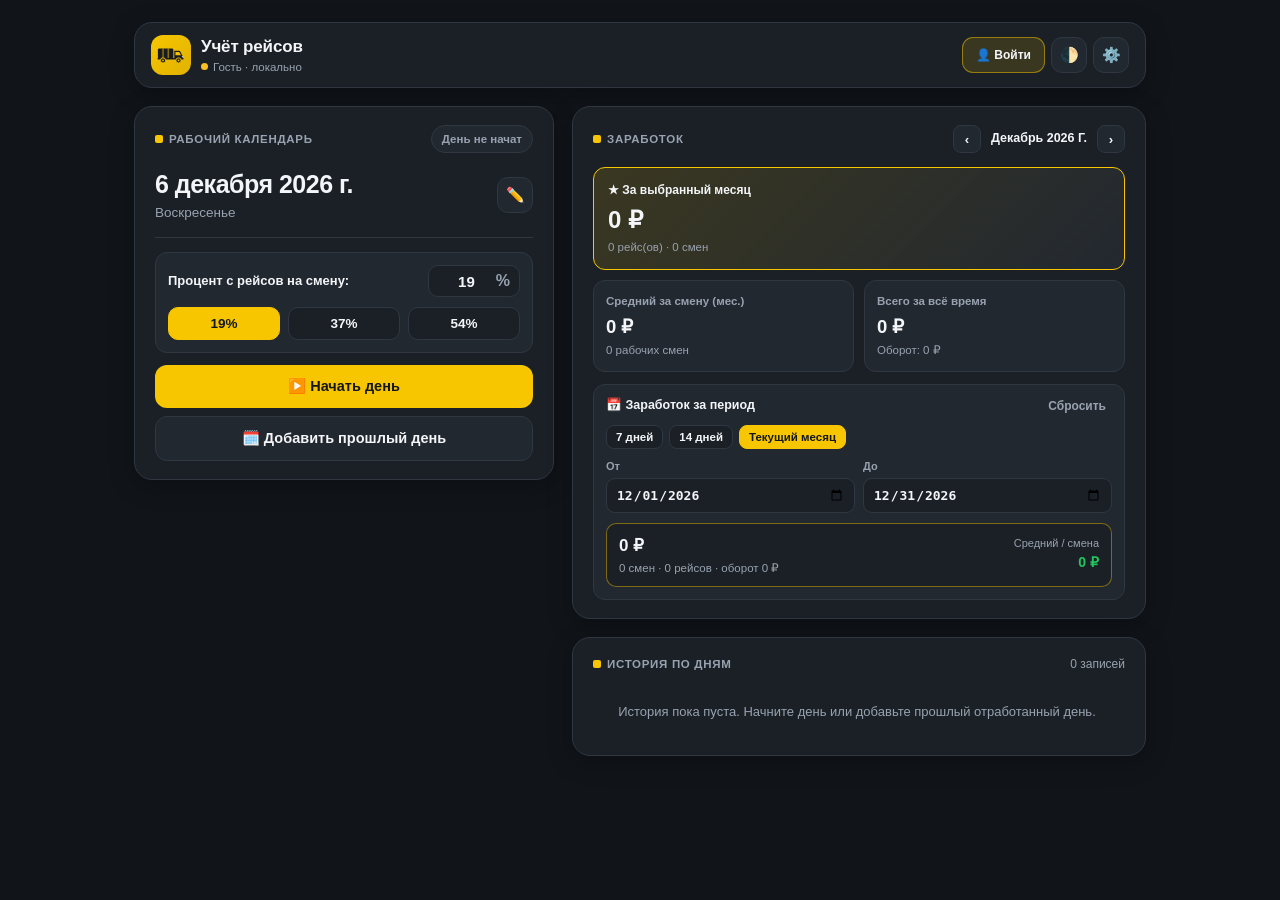
==== commit afdf048c: "Update index.html" ====
--- a/index.html
+++ b/index.html
@@ -7,7 +7,7 @@
   <meta name="apple-mobile-web-app-capable" content="yes" />
   <meta name="apple-mobile-web-app-status-bar-style" content="black-translucent" />
   <meta name="apple-mobile-web-app-title" content="Учёт рейсов" />
-  <title>Учёт рейсов — Газель</title>
+  <title>Учёт рейсов</title>
   <style>
     :root {
       --bg: #f1f3f6;
@@ -1118,7 +1118,7 @@
   <div class="app">
     <header class="topbar">
       <div class="brand">
-        <div class="brand-badge" title="Учёт рейсов — Газель">
+        <div class="brand-badge" title="Учёт рейсов">
           <svg viewBox="0 0 64 40" fill="none" xmlns="http://www.w3.org/2000/svg">
             <rect x="4" y="6" width="33" height="21" rx="3" fill="#181c20"/>
             <line x1="15" y1="6" x2="15" y2="27" stroke="#f6c300" stroke-width="1.6"/>
@@ -1266,7 +1266,7 @@
 
           <div class="range-box">
             <div class="range-head">
-              <span class="range-title">📅 Заработок за период (от и до)</span>
+              <span class="range-title">📅 Заработок за период</span>
               <button type="button" class="range-clear-btn" onclick="resetDateRange()">Сбросить</button>
             </div>
             <div class="range-presets">
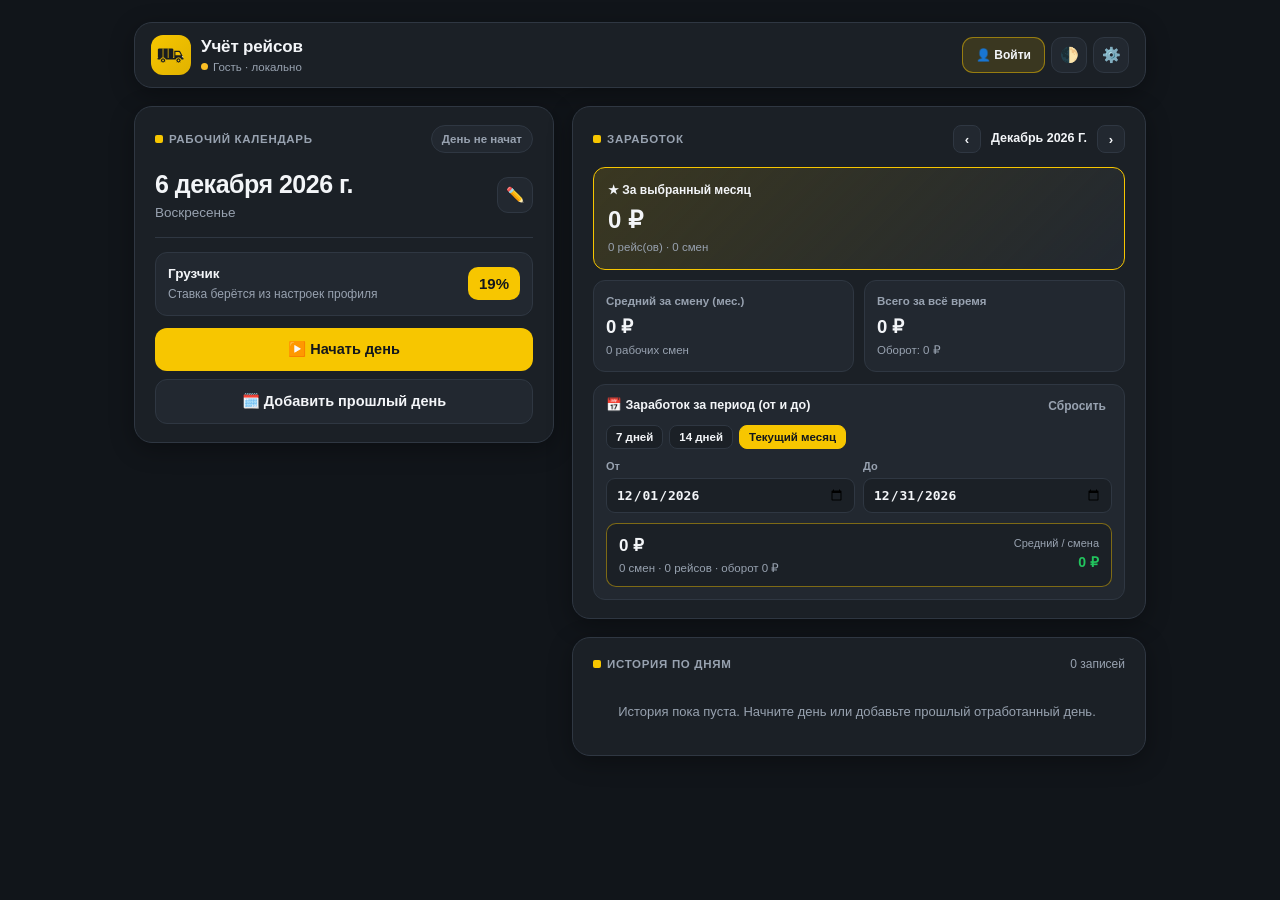
==== commit da83ea4b: "Update index.html" ====
--- a/index.html
+++ b/index.html
@@ -278,77 +278,40 @@
       border: 1px solid rgba(34, 197, 94, 0.25);
     }
 
-    /* Выбор процента */
-    .rate-picker {
+    /* Текущий профиль роли/машины на смене */
+    .role-summary-box {
       background: var(--surface-2);
       border: 1px solid var(--border);
       border-radius: var(--radius-sm);
       padding: 12px;
       margin-bottom: 12px;
-    }
-
-    .rate-picker-top {
       display: flex;
       align-items: center;
       justify-content: space-between;
       gap: 10px;
-      margin-bottom: 10px;
-    }
-
-    .rate-picker-label {
-      font-size: 13px;
-      font-weight: 700;
+    }
+
+    .role-summary-title {
+      font-size: 13.5px;
+      font-weight: 800;
       color: var(--text);
     }
 
-    .rate-input-wrap {
-      display: flex;
-      align-items: center;
-      gap: 4px;
-      background: var(--surface);
-      border: 1.5px solid var(--border);
-      border-radius: 10px;
-      padding: 4px 9px;
-      width: 92px;
-    }
-
-    .rate-input-wrap:focus-within {
-      border-color: var(--primary);
-    }
-
-    .rate-custom-input {
-      width: 100%;
-      border: none;
-      background: transparent;
-      color: var(--text);
+    .role-summary-sub {
+      font-size: 12px;
+      color: var(--text-muted);
+      margin-top: 2px;
+    }
+
+    .role-rate-badge {
+      background: var(--primary);
+      color: var(--primary-text);
       font-size: 15px;
       font-weight: 800;
-      text-align: right;
-      outline: none;
-    }
-
-    .rate-presets {
-      display: grid;
-      grid-template-columns: repeat(3, 1fr);
-      gap: 8px;
-    }
-
-    .rate-chip {
-      border: 1px solid var(--border);
-      background: var(--surface);
-      color: var(--text);
+      padding: 6px 11px;
       border-radius: 10px;
-      padding: 8px 10px;
-      font-size: 13.5px;
-      font-weight: 800;
-      cursor: pointer;
-      transition: all 0.14s ease;
-    }
-
-    .rate-chip.selected {
-      background: var(--primary);
-      border-color: var(--primary);
-      color: var(--primary-text);
+      white-space: nowrap;
+      flex-shrink: 0;
     }
 
     /* Кнопки */
@@ -394,11 +357,6 @@
       background: var(--surface-2);
       color: var(--text);
       border: 1px solid var(--border);
-    }
-
-    .btn-danger-soft {
-      background: var(--danger-soft);
-      color: var(--danger);
     }
 
     /* Ввод рейса */
@@ -793,13 +751,14 @@
       border: 1px solid rgba(246, 195, 0, 0.4);
     }
 
-    .history-badge-off {
-      font-size: 11.5px;
+    .history-role-tag {
+      font-size: 11px;
       font-weight: 700;
-      padding: 3px 9px;
-      border-radius: 999px;
-      background: var(--warning-soft);
-      color: var(--warning);
+      padding: 2px 7px;
+      border-radius: 6px;
+      background: var(--surface);
+      color: var(--text-muted);
+      border: 1px solid var(--border);
     }
 
     .history-earn {
@@ -863,6 +822,7 @@
       margin-top: 8px;
       display: flex;
       justify-content: flex-end;
+      gap: 6px;
     }
 
     .tiny-btn {
@@ -872,13 +832,45 @@
       font-size: 12px;
       font-weight: 600;
       cursor: pointer;
-      padding: 3px 7px;
+      padding: 3px 8px;
       border-radius: 6px;
     }
 
-    .tiny-btn:hover {
+    .tiny-btn.edit-btn:hover {
+      color: var(--text);
+      background: var(--primary-soft);
+    }
+
+    .tiny-btn.del-btn:hover {
       color: var(--danger);
       background: var(--danger-soft);
+    }
+
+    /* Переключатели выбора в модалках */
+    .choice-grid {
+      display: grid;
+      grid-template-columns: 1fr 1fr;
+      gap: 8px;
+      margin-bottom: 10px;
+    }
+
+    .choice-btn {
+      border: 1px solid var(--border);
+      background: var(--surface);
+      color: var(--text);
+      border-radius: 10px;
+      padding: 10px 10px;
+      font-size: 13px;
+      font-weight: 800;
+      cursor: pointer;
+      transition: all 0.14s ease;
+      text-align: center;
+    }
+
+    .choice-btn.selected {
+      background: var(--primary);
+      border-color: var(--primary);
+      color: var(--primary-text);
     }
 
     /* Модалки */
@@ -947,19 +939,6 @@
       gap: 8px;
     }
 
-    textarea.backup-text {
-      width: 100%;
-      min-height: 84px;
-      border-radius: 10px;
-      border: 1px solid var(--border);
-      background: var(--surface);
-      color: var(--text);
-      padding: 10px;
-      font-size: 12px;
-      font-family: monospace;
-      resize: vertical;
-    }
-
     input[type="date"].modal-date-input {
       width: 100%;
       padding: 11px 12px;
@@ -969,7 +948,7 @@
       color: var(--text);
       font-size: 15px;
       font-weight: 700;
-      margin-bottom: 12px;
+      margin-bottom: 10px;
     }
 
     .past-trip-grid {
@@ -1059,7 +1038,7 @@
 
       .icon-btn:hover,
       .pill-btn:hover,
-      .rate-chip:hover:not(.selected),
+      .choice-btn:hover:not(.selected),
       .range-preset-btn:hover:not(.active),
       .month-nav button:hover,
       .del-trip-btn:hover {
@@ -1144,7 +1123,7 @@
       <div class="top-actions">
         <button class="pill-btn" id="account-btn" type="button" onclick="openAccountModal()">👤 Войти</button>
         <button class="icon-btn" id="theme-btn" type="button" title="Сменить тему">🌓</button>
-        <button class="icon-btn" id="settings-btn" type="button" title="Резервная копия и настройки">⚙️</button>
+        <button class="icon-btn" id="settings-btn" type="button" title="Настройки роли и машины">⚙️</button>
       </div>
     </header>
 
@@ -1165,29 +1144,12 @@
           </div>
 
           <div id="idle-controls">
-            <div class="rate-picker">
-              <div class="rate-picker-top">
-                <span class="rate-picker-label">Процент с рейсов на смену:</span>
-                <div class="rate-input-wrap">
-                  <input
-                    type="number"
-                    inputmode="decimal"
-                    step="0.1"
-                    min="0.1"
-                    max="100"
-                    id="shift-rate-input"
-                    class="rate-custom-input"
-                    value="19"
-                    oninput="onRateInputChange()"
-                  />
-                  <span style="font-weight:800;color:var(--text-muted);">%</span>
-                </div>
+            <div class="role-summary-box">
+              <div>
+                <div class="role-summary-title" id="idle-role-title">Грузчик</div>
+                <div class="role-summary-sub" id="idle-role-sub">Фиксированная ставка за смену</div>
               </div>
-              <div class="rate-presets" id="rate-presets">
-                <button type="button" class="rate-chip selected" data-rate="19" onclick="selectPresetRate(19)">19%</button>
-                <button type="button" class="rate-chip" data-rate="37" onclick="selectPresetRate(37)">37%</button>
-                <button type="button" class="rate-chip" data-rate="54" onclick="selectPresetRate(54)">54%</button>
-              </div>
+              <div class="role-rate-badge" id="idle-rate-badge">19%</div>
             </div>
 
             <div class="btn-stack">
@@ -1197,6 +1159,14 @@
           </div>
 
           <div id="active-controls" style="display:none;">
+            <div class="role-summary-box">
+              <div>
+                <div class="role-summary-title" id="active-role-title">Грузчик</div>
+                <div class="role-summary-sub" id="active-role-sub">Смена запущена</div>
+              </div>
+              <div class="role-rate-badge" id="active-rate-badge">19%</div>
+            </div>
+
             <div class="trip-form" id="trip-form-box">
               <div class="input-group">
                 <input
@@ -1266,7 +1236,7 @@
 
           <div class="range-box">
             <div class="range-head">
-              <span class="range-title">📅 Заработок за период</span>
+              <span class="range-title">📅 Заработок за период (от и до)</span>
               <button type="button" class="range-clear-btn" onclick="resetDateRange()">Сбросить</button>
             </div>
             <div class="range-presets">
@@ -1317,31 +1287,15 @@
       </div>
 
       <div class="section-box">
-        <h4>Дата и процент смены</h4>
+        <h4>Дата и ставка смены</h4>
         <label style="display:block;font-size:11.5px;font-weight:700;color:var(--text-muted);margin-bottom:4px;">Отработанная дата</label>
         <input type="date" id="past-date-input" class="modal-date-input" />
-
-        <div class="rate-picker-top" style="margin-bottom:8px;">
-          <span class="rate-picker-label">Процент с рейсов:</span>
-          <div class="rate-input-wrap">
-            <input
-              type="number"
-              inputmode="decimal"
-              step="0.1"
-              min="0.1"
-              max="100"
-              id="past-rate-input"
-              class="rate-custom-input"
-              value="19"
-              oninput="updatePastPreview()"
-            />
-            <span style="font-weight:800;color:var(--text-muted);">%</span>
+        <div class="role-summary-box" style="margin-bottom:0;">
+          <div>
+            <div class="role-summary-title" id="past-role-title">Грузчик</div>
+            <div class="role-summary-sub" id="past-role-sub">По текущим настройкам</div>
           </div>
-        </div>
-        <div class="rate-presets" style="margin-bottom:0;">
-          <button type="button" class="rate-chip" onclick="setPastPresetRate(19)">19%</button>
-          <button type="button" class="rate-chip" onclick="setPastPresetRate(37)">37%</button>
-          <button type="button" class="rate-chip" onclick="setPastPresetRate(54)">54%</button>
+          <div class="role-rate-badge" id="past-rate-badge">19%</div>
         </div>
       </div>
 
@@ -1371,6 +1325,53 @@
     </div>
   </div>
 
+  <!-- Модалка редактирования завершённого дня -->
+  <div class="modal-backdrop" id="edit-day-modal" onclick="closeOnBackdrop(event, 'edit-day-modal')">
+    <div class="modal">
+      <div class="modal-head">
+        <div class="modal-title">Редактировать день</div>
+        <button class="icon-btn" type="button" onclick="closeModal('edit-day-modal')">✕</button>
+      </div>
+
+      <div class="section-box">
+        <h4>Дата и ставка за смену</h4>
+        <label style="display:block;font-size:11.5px;font-weight:700;color:var(--text-muted);margin-bottom:4px;">Дата смены</label>
+        <input type="date" id="edit-date-input" class="modal-date-input" />
+
+        <label style="display:block;font-size:11.5px;font-weight:700;color:var(--text-muted);margin-bottom:6px;">Роль и машина</label>
+        <div class="choice-grid">
+          <button type="button" class="choice-btn" id="edit-choice-loader" onclick="setEditPreset('loader', 'company')">Грузчик · 19%</button>
+          <button type="button" class="choice-btn" id="edit-choice-driver-company" onclick="setEditPreset('driver', 'company')">Водитель (компания) · 37%</button>
+          <button type="button" class="choice-btn" id="edit-choice-driver-own" style="grid-column: span 2;" onclick="setEditPreset('driver', 'own')">Водитель (своя машина) · 54%</button>
+        </div>
+      </div>
+
+      <div class="section-box">
+        <h4>Суммы рейсов за день (до 3 рейсов, ₽)</h4>
+        <div class="past-trip-grid">
+          <div class="past-trip-field">
+            <label for="edit-trip-1">Рейс #1</label>
+            <input type="number" inputmode="decimal" step="any" min="1" id="edit-trip-1" placeholder="0" oninput="updateEditPreview()" />
+          </div>
+          <div class="past-trip-field">
+            <label for="edit-trip-2">Рейс #2</label>
+            <input type="number" inputmode="decimal" step="any" min="1" id="edit-trip-2" placeholder="0" oninput="updateEditPreview()" />
+          </div>
+          <div class="past-trip-field">
+            <label for="edit-trip-3">Рейс #3</label>
+            <input type="number" inputmode="decimal" step="any" min="1" id="edit-trip-3" placeholder="0" oninput="updateEditPreview()" />
+          </div>
+        </div>
+        <div class="preview-cut">
+          <span>Итого доход за день (<span id="edit-rate-label">19</span>%):</span>
+          <strong id="edit-cut-preview">0 ₽</strong>
+        </div>
+      </div>
+
+      <button class="btn btn-success btn-full" type="button" onclick="saveEditedDay()">Сохранить изменения</button>
+    </div>
+  </div>
+
   <!-- Модалка аккаунта -->
   <div class="modal-backdrop" id="account-modal" onclick="closeOnBackdrop(event, 'account-modal')">
     <div class="modal">
@@ -1401,36 +1402,30 @@
     </div>
   </div>
 
-  <!-- Модалка резервной копии и настроек -->
+  <!-- Модалка настроек: кто ты и на чьей машине ездишь -->
   <div class="modal-backdrop" id="settings-modal" onclick="closeOnBackdrop(event, 'settings-modal')">
     <div class="modal">
       <div class="modal-head">
-        <div class="modal-title">Резервная копия и настройки</div>
+        <div class="modal-title">Настройки</div>
         <button class="icon-btn" type="button" onclick="closeModal('settings-modal')">✕</button>
       </div>
 
       <div class="section-box">
-        <h4>💾 Резервная копия (JSON)</h4>
-        <p>Дополнительная копия для переноса или сохранения данных в файл.</p>
-        <div class="stack">
-          <button class="btn btn-primary btn-full" type="button" onclick="exportBackupFile()">📥 Скачать файл копии (.json)</button>
-          <button class="btn btn-ghost btn-full" type="button" onclick="copyBackupText()">📋 Скопировать копию в буфер</button>
+        <h4>Кто вы</h4>
+        <p>Выберите вашу роль. Ставка рассчитывается автоматически.</p>
+        <div class="choice-grid" style="margin-bottom:0;">
+          <button type="button" class="choice-btn" id="role-btn-loader" onclick="selectRole('loader')">Грузчик · 19%</button>
+          <button type="button" class="choice-btn" id="role-btn-driver" onclick="selectRole('driver')">Водитель</button>
         </div>
       </div>
 
-      <div class="section-box">
-        <h4>♻️ Восстановить из копии</h4>
-        <div class="stack">
-          <input type="file" id="import-file-input" accept=".json,application/json" style="display:none;" onchange="importBackupFile(event)" />
-          <button class="btn btn-ghost btn-full" type="button" onclick="document.getElementById('import-file-input').click()">📂 Выбрать файл .json</button>
-          <textarea class="backup-text" id="import-text-area" placeholder="Или вставьте JSON-код резервной копии..."></textarea>
-          <button class="btn btn-success btn-full" type="button" onclick="importBackupFromText()">Восстановить из текста</button>
+      <div class="section-box" id="vehicle-box" style="display:none;">
+        <h4>На чьей машине ездите</h4>
+        <p>По умолчанию используется машина компании.</p>
+        <div class="choice-grid" style="margin-bottom:0;">
+          <button type="button" class="choice-btn" id="vehicle-btn-company" onclick="selectVehicle('company')">Машина компании · 37%</button>
+          <button type="button" class="choice-btn" id="vehicle-btn-own" onclick="selectVehicle('own')">Своя машина · 54%</button>
         </div>
-      </div>
-
-      <div class="section-box" style="border-color: rgba(185,28,28,0.35);">
-        <h4>🗑 Сброс данных</h4>
-        <button class="btn btn-danger-soft btn-full" type="button" onclick="resetAllData()">Очистить все записи</button>
       </div>
     </div>
   </div>
@@ -1451,7 +1446,33 @@
 
   <script>
     const STORAGE_KEY = 'trip_tracker_d1_v1';
-    const DEFAULT_RATE = 19;
+
+    const RATES = {
+      loader: 19,
+      driverCompany: 37,
+      driverOwn: 54
+    };
+
+    function getRateForProfile(role, vehicle) {
+      if (role === 'driver') {
+        return vehicle === 'own' ? RATES.driverOwn : RATES.driverCompany;
+      }
+      return RATES.loader;
+    }
+
+    function getProfileLabel(role, vehicle) {
+      if (role === 'driver') {
+        return vehicle === 'own' ? 'Водитель · своя машина' : 'Водитель · машина компании';
+      }
+      return 'Грузчик';
+    }
+
+    function inferProfileFromRate(rate) {
+      const n = Number(rate);
+      if (n === RATES.driverOwn) return { role: 'driver', vehicle: 'own', rate: RATES.driverOwn };
+      if (n === RATES.driverCompany) return { role: 'driver', vehicle: 'company', rate: RATES.driverCompany };
+      return { role: 'loader', vehicle: 'company', rate: RATES.loader };
+    }
 
     function getTodayISO() {
       const now = new Date();
@@ -1498,12 +1519,6 @@
       }).format(safe) + '\u00A0₽';
     }
 
-    function normalizeRate(raw) {
-      const n = parseFloat(raw);
-      if (!Number.isFinite(n) || n <= 0 || n > 100) return DEFAULT_RATE;
-      return Math.round(n * 100) / 100;
-    }
-
     function calcCut(amount, ratePercent) {
       return Math.round(amount * (ratePercent / 100) * 100) / 100;
     }
@@ -1511,7 +1526,8 @@
     function defaultData() {
       return {
         currentDate: getTodayISO(),
-        defaultRate: DEFAULT_RATE,
+        role: 'loader',
+        vehicle: 'company',
         activeDay: null,
         records: [],
         updatedAt: Date.now()
@@ -1521,6 +1537,9 @@
     let appStore = loadStore();
     let selectedMonth = getTodayISO().slice(0, 7);
     let rangeState = initRangeState(selectedMonth);
+    let editingOriginalDate = null;
+    let editRole = 'loader';
+    let editVehicle = 'company';
 
     function initRangeState(ymStr) {
       const { first, last } = getMonthBoundsISO(ymStr);
@@ -1579,18 +1598,17 @@
         const raw = localStorage.getItem(STORAGE_KEY);
         if (raw) {
           const parsed = JSON.parse(raw);
+          const inferred = inferProfileFromRate(parsed.data?.defaultRate);
+          const role = parsed.data?.role === 'driver' ? 'driver' : (parsed.data?.role === 'loader' ? 'loader' : inferred.role);
+          const vehicle = parsed.data?.vehicle === 'own' ? 'own' : (parsed.data?.vehicle === 'company' ? 'company' : inferred.vehicle);
           return {
             username: parsed.username || null,
             theme: parsed.theme || 'dark',
             data: {
               currentDate: parsed.data?.currentDate || getTodayISO(),
-              defaultRate: normalizeRate(parsed.data?.defaultRate ?? DEFAULT_RATE),
-              activeDay: parsed.data?.activeDay
-                ? {
-                    ...parsed.data.activeDay,
-                    rate: normalizeRate(parsed.data.activeDay.rate ?? DEFAULT_RATE)
-                  }
-                : null,
+              role,
+              vehicle,
+              activeDay: parsed.data?.activeDay || null,
               records: Array.isArray(parsed.data?.records) ? parsed.data.records : [],
               updatedAt: parsed.data?.updatedAt || Date.now()
             }
@@ -1680,32 +1698,59 @@
       applyTheme();
     });
 
-    function syncRateChips(rate) {
-      document.querySelectorAll('#rate-presets .rate-chip').forEach(btn => {
-        const chipRate = parseFloat(btn.dataset.rate);
-        btn.classList.toggle('selected', chipRate === rate);
-      });
-    }
-
-    function selectPresetRate(rate) {
-      const valid = normalizeRate(rate);
-      appStore.data.defaultRate = valid;
-      document.getElementById('shift-rate-input').value = valid;
-      syncRateChips(valid);
-      saveLocalOnly();
-    }
-
-    function onRateInputChange() {
-      const raw = parseFloat(document.getElementById('shift-rate-input').value);
-      if (Number.isFinite(raw) && raw > 0 && raw <= 100) {
-        appStore.data.defaultRate = Math.round(raw * 100) / 100;
-        syncRateChips(appStore.data.defaultRate);
-        saveLocalOnly();
-      } else {
-        syncRateChips(-1);
-      }
-    }
-
+    /* Настройки роли и машины */
+    function openSettingsModal() {
+      syncSettingsUI();
+      document.getElementById('settings-modal').classList.add('open');
+    }
+
+    document.getElementById('settings-btn').addEventListener('click', openSettingsModal);
+
+    function syncSettingsUI() {
+      const role = appStore.data.role === 'driver' ? 'driver' : 'loader';
+      const vehicle = appStore.data.vehicle === 'own' ? 'own' : 'company';
+      document.getElementById('role-btn-loader').classList.toggle('selected', role === 'loader');
+      document.getElementById('role-btn-driver').classList.toggle('selected', role === 'driver');
+      document.getElementById('vehicle-box').style.display = role === 'driver' ? 'block' : 'none';
+      document.getElementById('vehicle-btn-company').classList.toggle('selected', vehicle === 'company');
+      document.getElementById('vehicle-btn-own').classList.toggle('selected', vehicle === 'own');
+    }
+
+    function applyProfileRateToActiveDay() {
+      if (!appStore.data.activeDay) return;
+      const newRate = getRateForProfile(appStore.data.role, appStore.data.vehicle);
+      appStore.data.activeDay.role = appStore.data.role;
+      appStore.data.activeDay.vehicle = appStore.data.vehicle;
+      appStore.data.activeDay.rate = newRate;
+      appStore.data.activeDay.trips = (appStore.data.activeDay.trips || []).map(t => ({
+        ...t,
+        earn: calcCut(t.amount, newRate)
+      }));
+    }
+
+    function selectRole(role) {
+      appStore.data.role = role === 'driver' ? 'driver' : 'loader';
+      if (appStore.data.role === 'loader') {
+        appStore.data.vehicle = 'company';
+      }
+      applyProfileRateToActiveDay();
+      syncSettingsUI();
+      persistAndSync();
+      render();
+      showToast(`Выбрано: ${getProfileLabel(appStore.data.role, appStore.data.vehicle)} (${getRateForProfile(appStore.data.role, appStore.data.vehicle)}%)`);
+    }
+
+    function selectVehicle(vehicle) {
+      appStore.data.role = 'driver';
+      appStore.data.vehicle = vehicle === 'own' ? 'own' : 'company';
+      applyProfileRateToActiveDay();
+      syncSettingsUI();
+      persistAndSync();
+      render();
+      showToast(`Выбрано: ${getProfileLabel(appStore.data.role, appStore.data.vehicle)} (${getRateForProfile(appStore.data.role, appStore.data.vehicle)}%)`);
+    }
+
+    /* Аккаунт */
     function openAccountModal() {
       const loggedIn = Boolean(appStore.username);
       document.getElementById('logged-out-box').style.display = loggedIn ? 'none' : 'block';
@@ -1746,9 +1791,12 @@
         appStore.username = out.user.username;
 
         if (out.state && Array.isArray(out.state.records)) {
+          const inferred = inferProfileFromRate(out.state.defaultRate);
           appStore.data = {
             ...defaultData(),
-            ...out.state
+            ...out.state,
+            role: out.state.role === 'driver' ? 'driver' : (out.state.role === 'loader' ? 'loader' : inferred.role),
+            vehicle: out.state.vehicle === 'own' ? 'own' : (out.state.vehicle === 'company' ? 'company' : inferred.vehicle)
           };
         } else if (localHasRecords) {
           await persistAndSync(false);
@@ -1795,9 +1843,12 @@
           const cloudTs = out.state.updatedAt || 0;
           const localTs = appStore.data.updatedAt || 0;
           if (cloudTs > localTs) {
+            const inferred = inferProfileFromRate(out.state.defaultRate);
             appStore.data = {
               ...defaultData(),
-              ...out.state
+              ...out.state,
+              role: out.state.role === 'driver' ? 'driver' : (out.state.role === 'loader' ? 'loader' : inferred.role),
+              vehicle: out.state.vehicle === 'own' ? 'own' : (out.state.vehicle === 'company' ? 'company' : inferred.vehicle)
             };
             selectedMonth = getTodayISO().slice(0, 7);
             rangeState = initRangeState(selectedMonth);
@@ -1822,19 +1873,15 @@
       btn.textContent = appStore.username ? `👤 @${appStore.username}` : '👤 Войти';
     }
 
+    /* Рабочий день */
     function startDay() {
-      const raw = parseFloat(document.getElementById('shift-rate-input').value);
-      if (!Number.isFinite(raw) || raw <= 0 || raw > 100) {
-        showToast('Укажите процент от 0.1 до 100');
-        document.getElementById('shift-rate-input').focus();
-        return;
-      }
-      const chosenRate = Math.round(raw * 100) / 100;
       const todayISO = getTodayISO();
+      const chosenRate = getRateForProfile(appStore.data.role, appStore.data.vehicle);
       appStore.data.currentDate = todayISO;
-      appStore.data.defaultRate = chosenRate;
       appStore.data.activeDay = {
         date: todayISO,
+        role: appStore.data.role,
+        vehicle: appStore.data.vehicle,
         rate: chosenRate,
         trips: []
       };
@@ -1846,7 +1893,7 @@
 
     function updateCutPreview() {
       const active = appStore.data.activeDay;
-      const rate = active ? normalizeRate(active.rate) : DEFAULT_RATE;
+      const rate = active ? getRateForProfile(active.role || appStore.data.role, active.vehicle || appStore.data.vehicle) : getRateForProfile(appStore.data.role, appStore.data.vehicle);
       const val = parseFloat(document.getElementById('trip-amount').value);
       document.getElementById('cut-preview').textContent = formatMoney(val > 0 ? calcCut(val, rate) : 0);
     }
@@ -1865,7 +1912,7 @@
         input.focus();
         return;
       }
-      const rate = normalizeRate(active.rate);
+      const rate = getRateForProfile(active.role || appStore.data.role, active.vehicle || appStore.data.vehicle);
       const earn = calcCut(amount, rate);
       active.trips.push({
         id: Date.now(),
@@ -1894,16 +1941,24 @@
         return;
       }
       const date = active.date;
-      const rate = normalizeRate(active.rate);
-      const totalGross = active.trips.reduce((s, t) => s + t.amount, 0);
-      const totalEarn = Math.round(active.trips.reduce((s, t) => s + t.earn, 0) * 100) / 100;
+      const role = active.role || appStore.data.role;
+      const vehicle = active.vehicle || appStore.data.vehicle;
+      const rate = getRateForProfile(role, vehicle);
+      const trips = active.trips.map(t => ({
+        ...t,
+        earn: calcCut(t.amount, rate)
+      }));
+      const totalGross = trips.reduce((s, t) => s + t.amount, 0);
+      const totalEarn = Math.round(trips.reduce((s, t) => s + t.earn, 0) * 100) / 100;
 
       appStore.data.records = appStore.data.records.filter(r => r.date !== date);
       appStore.data.records.unshift({
         date,
         type: 'work',
+        role,
+        vehicle,
         rate,
-        trips: [...active.trips],
+        trips,
         totalGross,
         totalEarn
       });
@@ -1919,10 +1974,12 @@
     /* Добавление прошлого отработанного дня */
     function openPastDayModal() {
       const todayISO = getTodayISO();
-      const defaultPastDate = addDaysISO(todayISO, -1);
-      document.getElementById('past-date-input').value = defaultPastDate;
+      const rate = getRateForProfile(appStore.data.role, appStore.data.vehicle);
+      document.getElementById('past-date-input').value = addDaysISO(todayISO, -1);
       document.getElementById('past-date-input').max = todayISO;
-      document.getElementById('past-rate-input').value = normalizeRate(appStore.data.defaultRate);
+      document.getElementById('past-role-title').textContent = getProfileLabel(appStore.data.role, appStore.data.vehicle);
+      document.getElementById('past-role-sub').textContent = 'Ставка по текущим настройкам';
+      document.getElementById('past-rate-badge').textContent = `${rate}%`;
       document.getElementById('past-trip-1').value = '';
       document.getElementById('past-trip-2').value = '';
       document.getElementById('past-trip-3').value = '';
@@ -1930,13 +1987,8 @@
       document.getElementById('past-day-modal').classList.add('open');
     }
 
-    function setPastPresetRate(rate) {
-      document.getElementById('past-rate-input').value = normalizeRate(rate);
-      updatePastPreview();
-    }
-
     function updatePastPreview() {
-      const rate = normalizeRate(document.getElementById('past-rate-input').value);
+      const rate = getRateForProfile(appStore.data.role, appStore.data.vehicle);
       const amounts = [
         parseFloat(document.getElementById('past-trip-1').value) || 0,
         parseFloat(document.getElementById('past-trip-2').value) || 0,
@@ -1959,12 +2011,6 @@
         showToast('Выберите прошедшую или сегодняшнюю дату');
         return;
       }
-      const rawRate = parseFloat(document.getElementById('past-rate-input').value);
-      if (!Number.isFinite(rawRate) || rawRate <= 0 || rawRate > 100) {
-        showToast('Укажите процент от 0.1 до 100');
-        return;
-      }
-      const rate = Math.round(rawRate * 100) / 100;
       const rawAmounts = [
         parseFloat(document.getElementById('past-trip-1').value),
         parseFloat(document.getElementById('past-trip-2').value),
@@ -1981,6 +2027,9 @@
         return;
       }
 
+      const role = appStore.data.role;
+      const vehicle = appStore.data.vehicle;
+      const rate = getRateForProfile(role, vehicle);
       const trips = validAmounts.map((amount, idx) => ({
         id: Date.now() + idx,
         amount,
@@ -1993,6 +2042,8 @@
       appStore.data.records.unshift({
         date: dateVal,
         type: 'work',
+        role,
+        vehicle,
         rate,
         trips,
         totalGross,
@@ -2011,6 +2062,120 @@
       closeModal('past-day-modal');
       render();
       showToast(`Добавлен день ${formatDateRu(dateVal)} (+${formatMoney(totalEarn)})`);
+    }
+
+    /* Редактирование завершённого дня */
+    function openEditDayModal(dateStr) {
+      const rec = appStore.data.records.find(r => r.date === dateStr);
+      if (!rec) return;
+
+      editingOriginalDate = dateStr;
+      const inferred = inferProfileFromRate(rec.rate);
+      editRole = rec.role === 'driver' ? 'driver' : (rec.role === 'loader' ? 'loader' : inferred.role);
+      editVehicle = rec.vehicle === 'own' ? 'own' : (rec.vehicle === 'company' ? 'company' : inferred.vehicle);
+
+      document.getElementById('edit-date-input').value = rec.date;
+      document.getElementById('edit-date-input').max = getTodayISO();
+
+      const trips = Array.isArray(rec.trips) ? rec.trips : [];
+      document.getElementById('edit-trip-1').value = trips[0] ? trips[0].amount : '';
+      document.getElementById('edit-trip-2').value = trips[1] ? trips[1].amount : '';
+      document.getElementById('edit-trip-3').value = trips[2] ? trips[2].amount : '';
+
+      syncEditChoices();
+      updateEditPreview();
+      document.getElementById('edit-day-modal').classList.add('open');
+    }
+
+    function setEditPreset(role, vehicle) {
+      editRole = role;
+      editVehicle = role === 'driver' ? vehicle : 'company';
+      syncEditChoices();
+      updateEditPreview();
+    }
+
+    function syncEditChoices() {
+      document.getElementById('edit-choice-loader').classList.toggle('selected', editRole === 'loader');
+      document.getElementById('edit-choice-driver-company').classList.toggle('selected', editRole === 'driver' && editVehicle === 'company');
+      document.getElementById('edit-choice-driver-own').classList.toggle('selected', editRole === 'driver' && editVehicle === 'own');
+    }
+
+    function updateEditPreview() {
+      const rate = getRateForProfile(editRole, editVehicle);
+      document.getElementById('edit-rate-label').textContent = rate;
+      const amounts = [
+        parseFloat(document.getElementById('edit-trip-1').value) || 0,
+        parseFloat(document.getElementById('edit-trip-2').value) || 0,
+        parseFloat(document.getElementById('edit-trip-3').value) || 0
+      ];
+      const totalCut = amounts
+        .filter(a => a > 0)
+        .reduce((sum, a) => sum + calcCut(a, rate), 0);
+      document.getElementById('edit-cut-preview').textContent = formatMoney(Math.round(totalCut * 100) / 100);
+    }
+
+    function saveEditedDay() {
+      if (!editingOriginalDate) return;
+      const newDate = document.getElementById('edit-date-input').value;
+      if (!newDate) {
+        showToast('Выберите дату смены');
+        return;
+      }
+      if (newDate > getTodayISO()) {
+        showToast('Дата не может быть в будущем');
+        return;
+      }
+      const rawAmounts = [
+        parseFloat(document.getElementById('edit-trip-1').value),
+        parseFloat(document.getElementById('edit-trip-2').value),
+        parseFloat(document.getElementById('edit-trip-3').value)
+      ];
+      const validAmounts = rawAmounts.filter(a => Number.isFinite(a) && a > 0);
+      if (validAmounts.length === 0) {
+        showToast('Укажите хотя бы один рейс');
+        return;
+      }
+
+      if (newDate !== editingOriginalDate && appStore.data.records.some(r => r.date === newDate)) {
+        if (!confirm(`За ${formatDateRu(newDate)} уже есть запись. Перезаписать её?`)) {
+          return;
+        }
+      }
+
+      const rate = getRateForProfile(editRole, editVehicle);
+      const trips = validAmounts.map((amount, idx) => ({
+        id: Date.now() + idx,
+        amount,
+        earn: calcCut(amount, rate)
+      }));
+      const totalGross = trips.reduce((s, t) => s + t.amount, 0);
+      const totalEarn = Math.round(trips.reduce((s, t) => s + t.earn, 0) * 100) / 100;
+
+      appStore.data.records = appStore.data.records.filter(r => r.date !== editingOriginalDate && r.date !== newDate);
+      appStore.data.records.unshift({
+        date: newDate,
+        type: 'work',
+        role: editRole,
+        vehicle: editVehicle,
+        rate,
+        trips,
+        totalGross,
+        totalEarn
+      });
+
+      selectedMonth = newDate.slice(0, 7);
+      if (rangeState.preset === 'month') {
+        const bounds = getMonthBoundsISO(selectedMonth);
+        rangeState.from = bounds.first;
+        rangeState.to = bounds.last;
+        syncRangeInputs();
+      }
+
+      editingOriginalDate = null;
+      persistAndSync();
+      closeModal('edit-day-modal');
+      render();
+      showToast(`День обновлён (${formatDateRu(newDate)})`);
     }
 
     function deleteHistoryRecord(date) {
@@ -2040,10 +2205,6 @@
       document.getElementById('date-modal').classList.add('open');
     }
 
-    document.getElementById('settings-btn').addEventListener('click', () => {
-      document.getElementById('settings-modal').classList.add('open');
-    });
-
     function closeModal(id) {
       document.getElementById(id).classList.remove('open');
     }
@@ -2070,98 +2231,6 @@
       closeModal('date-modal');
       render();
       showToast('Рабочая дата обновлена');
-    }
-
-    function buildBackupPayload() {
-      return JSON.stringify({
-        app: 'trip_tracker_gazelle_d1',
-        version: 4,
-        account: appStore.username || null,
-        exportedAt: new Date().toISOString(),
-        data: appStore.data
-      }, null, 2);
-    }
-
-    function exportBackupFile() {
-      const blob = new Blob([buildBackupPayload()], { type: 'application/json' });
-      const url = URL.createObjectURL(blob);
-      const a = document.createElement('a');
-      a.href = url;
-      a.download = `trips-backup-${getTodayISO()}.json`;
-      document.body.appendChild(a);
-      a.click();
-      a.remove();
-      URL.revokeObjectURL(url);
-      showToast('Файл резервной копии скачан');
-    }
-
-    async function copyBackupText() {
-      const json = buildBackupPayload();
-      try {
-        await navigator.clipboard.writeText(json);
-        showToast('Копия скопирована в буфер обмена');
-      } catch (e) {
-        document.getElementById('import-text-area').value = json;
-        showToast('Текст вставлен в поле ниже');
-      }
-    }
-
-    function applyImportedJson(rawText) {
-      try {
-        const parsed = JSON.parse(rawText);
-        const src = parsed.data && parsed.records === undefined ? parsed.data : parsed;
-        if (!src || !Array.isArray(src.records) || !src.currentDate) {
-          throw new Error('Неверный формат');
-        }
-        appStore.data = {
-          currentDate: src.currentDate,
-          defaultRate: normalizeRate(src.defaultRate ?? DEFAULT_RATE),
-          activeDay: src.activeDay
-            ? { ...src.activeDay, rate: normalizeRate(src.activeDay.rate ?? DEFAULT_RATE) }
-            : null,
-          records: src.records,
-          updatedAt: Date.now()
-        };
-        selectedMonth = getTodayISO().slice(0, 7);
-        rangeState = initRangeState(selectedMonth);
-        syncRangeInputs();
-        persistAndSync();
-        render();
-        closeModal('settings-modal');
-        showToast(`Восстановлено записей: ${appStore.data.records.length}`);
-      } catch (err) {
-        alert('Ошибка восстановления: проверьте формат JSON.');
-      }
-    }
-
-    function importBackupFile(event) {
-      const file = event.target.files[0];
-      if (!file) return;
-      const reader = new FileReader();
-      reader.onload = () => applyImportedJson(reader.result);
-      reader.readAsText(file);
-      event.target.value = '';
-    }
-
-    function importBackupFromText() {
-      const txt = document.getElementById('import-text-area').value.trim();
-      if (!txt) {
-        showToast('Вставьте текст копии');
-        return;
-      }
-      applyImportedJson(txt);
-    }
-
-    function resetAllData() {
-      if (!confirm('Точно удалить все записи?')) return;
-      appStore.data = defaultData();
-      selectedMonth = getTodayISO().slice(0, 7);
-      rangeState = initRangeState(selectedMonth);
-      syncRangeInputs();
-      persistAndSync();
-      closeModal('settings-modal');
-      render();
-      showToast('Данные очищены');
     }
 
     function calcRangeStats(records, activeDay, fromISO, toISO) {
@@ -2211,21 +2280,34 @@
       document.getElementById('current-date-display').textContent = formatDateRu(activeDate);
       document.getElementById('current-weekday-display').textContent = formatWeekdayRu(activeDate);
 
+      const profileRate = getRateForProfile(d.role, d.vehicle);
+      const profileLabel = getProfileLabel(d.role, d.vehicle);
+
+      document.getElementById('idle-role-title').textContent = profileLabel;
+      document.getElementById('idle-role-sub').textContent = 'Ставка берётся из настроек профиля';
+      document.getElementById('idle-rate-badge').textContent = `${profileRate}%`;
+
       const statusEl = document.getElementById('shift-status');
       const idleBox = document.getElementById('idle-controls');
       const activeBox = document.getElementById('active-controls');
 
       if (d.activeDay) {
-        const activeRate = normalizeRate(d.activeDay.rate);
+        const activeRole = d.activeDay.role || d.role;
+        const activeVehicle = d.activeDay.vehicle || d.vehicle;
+        const activeRate = getRateForProfile(activeRole, activeVehicle);
+
         statusEl.textContent = `Смена идёт · ${activeRate}%`;
         statusEl.className = 'status-pill active';
         idleBox.style.display = 'none';
         activeBox.style.display = 'block';
 
+        document.getElementById('active-role-title').textContent = getProfileLabel(activeRole, activeVehicle);
+        document.getElementById('active-role-sub').textContent = 'Активная рабочая смена';
+        document.getElementById('active-rate-badge').textContent = `${activeRate}%`;
         document.getElementById('active-rate-label').textContent = activeRate;
         document.getElementById('active-rate-bar').textContent = activeRate;
 
-        const trips = d.activeDay.trips;
+        const trips = d.activeDay.trips || [];
         document.getElementById('trip-form-box').style.display = trips.length >= 3 ? 'none' : 'block';
         document.getElementById('active-trips-count').textContent = trips.length;
         const dayEarn = trips.reduce((sum, t) => sum + t.earn, 0);
@@ -2249,13 +2331,10 @@
           `).join('');
         }
       } else {
-        const defRate = normalizeRate(d.defaultRate);
         statusEl.textContent = 'День не начат';
         statusEl.className = 'status-pill idle';
         idleBox.style.display = 'block';
         activeBox.style.display = 'none';
-        document.getElementById('shift-rate-input').value = defRate;
-        syncRateChips(defRate);
       }
 
       const [my, mm] = selectedMonth.split('-').map(Number);
@@ -2275,8 +2354,8 @@
       let totalEarn = d.records.reduce((s, r) => s + (r.totalEarn || 0), 0);
       let totalGross = d.records.reduce((s, r) => s + (r.totalGross || 0), 0);
       if (d.activeDay) {
-        totalEarn += d.activeDay.trips.reduce((s, t) => s + t.earn, 0);
-        totalGross += d.activeDay.trips.reduce((s, t) => s + t.amount, 0);
+        totalEarn += (d.activeDay.trips || []).reduce((s, t) => s + t.earn, 0);
+        totalGross += (d.activeDay.trips || []).reduce((s, t) => s + t.amount, 0);
       }
 
       document.getElementById('stat-total').textContent = formatMoney(totalEarn);
@@ -2297,7 +2376,12 @@
         historyEl.innerHTML = '<div class="empty-note">История пока пуста. Начните день или добавьте прошлый отработанный день.</div>';
       } else {
         historyEl.innerHTML = sortedRecords.map(rec => {
-          const recRate = normalizeRate(rec.rate ?? DEFAULT_RATE);
+          const inferred = inferProfileFromRate(rec.rate);
+          const rRole = rec.role === 'driver' ? 'driver' : (rec.role === 'loader' ? 'loader' : inferred.role);
+          const rVehicle = rec.vehicle === 'own' ? 'own' : (rec.vehicle === 'company' ? 'company' : inferred.vehicle);
+          const recRate = rec.rate != null ? Number(rec.rate) : getRateForProfile(rRole, rVehicle);
+          const roleBadge = getProfileLabel(rRole, rVehicle);
+
           const tripRows = (rec.trips || []).map((t, i) => `
             <div class="history-trip-row">
               <div class="history-trip-left">
@@ -2313,12 +2397,14 @@
                 <div class="history-date-wrap">
                   <span class="history-date">${formatDateRu(rec.date)}</span>
                   <span class="history-rate-tag">${recRate}%</span>
+                  <span class="history-role-tag">${roleBadge}</span>
                 </div>
                 <span class="history-earn">+${formatMoney(rec.totalEarn)}</span>
               </div>
               <div class="history-trips">${tripRows}</div>
               <div class="history-actions">
-                <button class="tiny-btn" type="button" onclick="deleteHistoryRecord('${rec.date}')">Удалить</button>
+                <button class="tiny-btn edit-btn" type="button" onclick="openEditDayModal('${rec.date}')">Изменить</button>
+                <button class="tiny-btn del-btn" type="button" onclick="deleteHistoryRecord('${rec.date}')">Удалить</button>
               </div>
             </div>
           `;
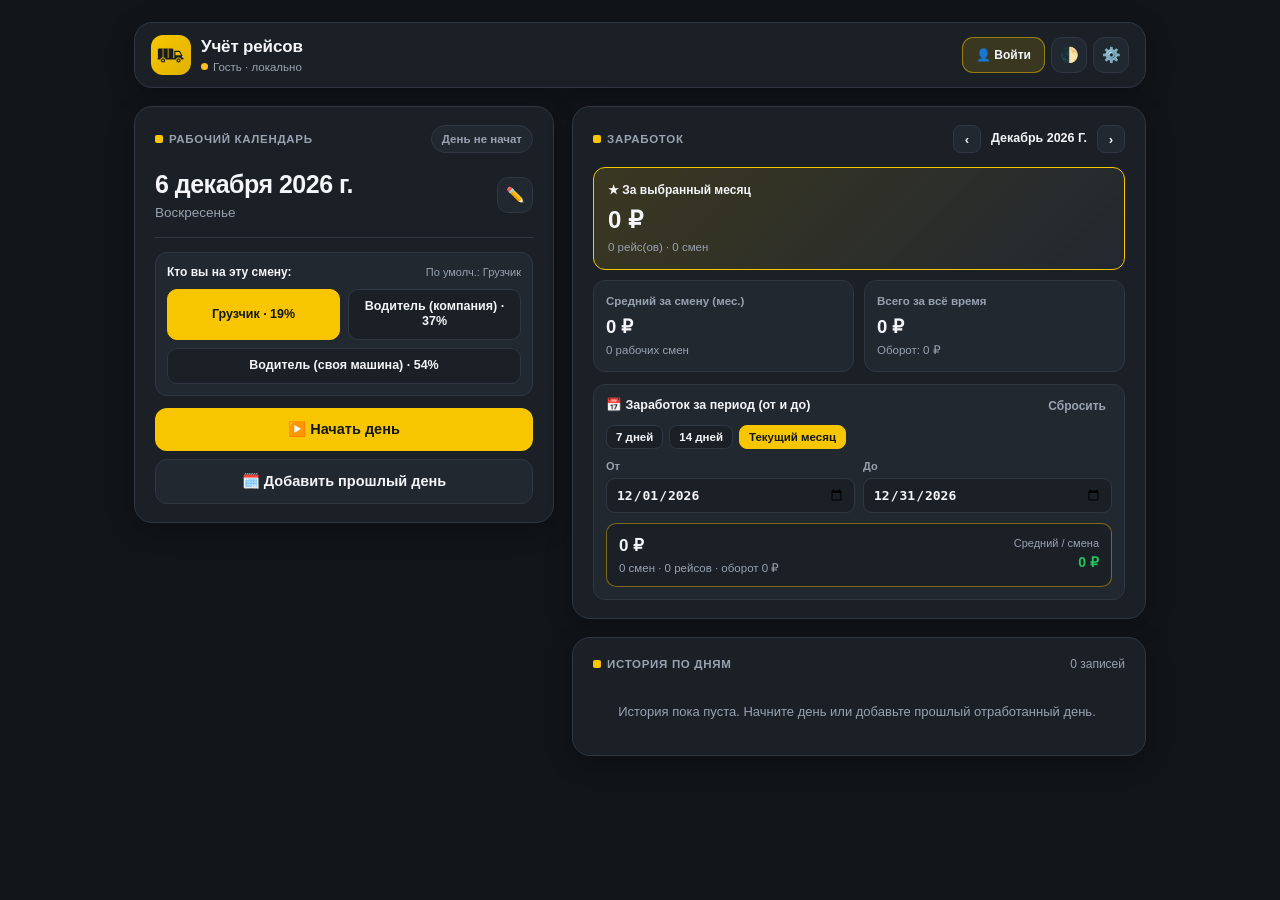
==== commit 124cb5cc: "Update index.html" ====
--- a/index.html
+++ b/index.html
@@ -314,6 +314,33 @@
       flex-shrink: 0;
     }
 
+    .shift-picker-box {
+      background: var(--surface-2);
+      border: 1px solid var(--border);
+      border-radius: var(--radius-sm);
+      padding: 11px;
+      margin-bottom: 12px;
+    }
+
+    .shift-picker-head {
+      display: flex;
+      align-items: center;
+      justify-content: space-between;
+      gap: 8px;
+      margin-bottom: 8px;
+    }
+
+    .shift-picker-label {
+      font-size: 12px;
+      font-weight: 800;
+      color: var(--text);
+    }
+
+    .shift-picker-hint {
+      font-size: 11px;
+      color: var(--text-muted);
+    }
+
     /* Кнопки */
     .btn-stack {
       display: flex;
@@ -846,7 +873,7 @@
       background: var(--danger-soft);
     }
 
-    /* Переключатели выбора в модалках */
+    /* Переключатели выбора */
     .choice-grid {
       display: grid;
       grid-template-columns: 1fr 1fr;
@@ -859,12 +886,13 @@
       background: var(--surface);
       color: var(--text);
       border-radius: 10px;
-      padding: 10px 10px;
-      font-size: 13px;
+      padding: 9px 10px;
+      font-size: 12.5px;
       font-weight: 800;
       cursor: pointer;
       transition: all 0.14s ease;
       text-align: center;
+      line-height: 1.25;
     }
 
     .choice-btn.selected {
@@ -1144,12 +1172,16 @@
           </div>
 
           <div id="idle-controls">
-            <div class="role-summary-box">
-              <div>
-                <div class="role-summary-title" id="idle-role-title">Грузчик</div>
-                <div class="role-summary-sub" id="idle-role-sub">Фиксированная ставка за смену</div>
+            <div class="shift-picker-box">
+              <div class="shift-picker-head">
+                <span class="shift-picker-label">Кто вы на эту смену:</span>
+                <span class="shift-picker-hint" id="idle-default-hint">По умолч.: Грузчик</span>
               </div>
-              <div class="role-rate-badge" id="idle-rate-badge">19%</div>
+              <div class="choice-grid" style="margin-bottom:0;">
+                <button type="button" class="choice-btn" id="shift-choice-loader" onclick="selectShiftPreset('loader', 'company')">Грузчик · 19%</button>
+                <button type="button" class="choice-btn" id="shift-choice-driver-company" onclick="selectShiftPreset('driver', 'company')">Водитель (компания) · 37%</button>
+                <button type="button" class="choice-btn" id="shift-choice-driver-own" style="grid-column: span 2;" onclick="selectShiftPreset('driver', 'own')">Водитель (своя машина) · 54%</button>
+              </div>
             </div>
 
             <div class="btn-stack">
@@ -1162,7 +1194,7 @@
             <div class="role-summary-box">
               <div>
                 <div class="role-summary-title" id="active-role-title">Грузчик</div>
-                <div class="role-summary-sub" id="active-role-sub">Смена запущена</div>
+                <div class="role-summary-sub" id="active-role-sub">Активная рабочая смена</div>
               </div>
               <div class="role-rate-badge" id="active-rate-badge">19%</div>
             </div>
@@ -1287,15 +1319,15 @@
       </div>
 
       <div class="section-box">
-        <h4>Дата и ставка смены</h4>
+        <h4>Дата и кем отработали смену</h4>
         <label style="display:block;font-size:11.5px;font-weight:700;color:var(--text-muted);margin-bottom:4px;">Отработанная дата</label>
         <input type="date" id="past-date-input" class="modal-date-input" />
-        <div class="role-summary-box" style="margin-bottom:0;">
-          <div>
-            <div class="role-summary-title" id="past-role-title">Грузчик</div>
-            <div class="role-summary-sub" id="past-role-sub">По текущим настройкам</div>
-          </div>
-          <div class="role-rate-badge" id="past-rate-badge">19%</div>
+
+        <label style="display:block;font-size:11.5px;font-weight:700;color:var(--text-muted);margin-bottom:6px;">Роль и машина за этот день</label>
+        <div class="choice-grid" style="margin-bottom:0;">
+          <button type="button" class="choice-btn" id="past-choice-loader" onclick="setPastPreset('loader', 'company')">Грузчик · 19%</button>
+          <button type="button" class="choice-btn" id="past-choice-driver-company" onclick="setPastPreset('driver', 'company')">Водитель (компания) · 37%</button>
+          <button type="button" class="choice-btn" id="past-choice-driver-own" style="grid-column: span 2;" onclick="setPastPreset('driver', 'own')">Водитель (своя машина) · 54%</button>
         </div>
       </div>
 
@@ -1316,7 +1348,7 @@
           </div>
         </div>
         <div class="preview-cut">
-          <span>Итого ваш доход за день:</span>
+          <span>Итого ваш доход за день (<span id="past-rate-label">19</span>%):</span>
           <strong id="past-cut-preview">0 ₽</strong>
         </div>
       </div>
@@ -1339,7 +1371,7 @@
         <input type="date" id="edit-date-input" class="modal-date-input" />
 
         <label style="display:block;font-size:11.5px;font-weight:700;color:var(--text-muted);margin-bottom:6px;">Роль и машина</label>
-        <div class="choice-grid">
+        <div class="choice-grid" style="margin-bottom:0;">
           <button type="button" class="choice-btn" id="edit-choice-loader" onclick="setEditPreset('loader', 'company')">Грузчик · 19%</button>
           <button type="button" class="choice-btn" id="edit-choice-driver-company" onclick="setEditPreset('driver', 'company')">Водитель (компания) · 37%</button>
           <button type="button" class="choice-btn" id="edit-choice-driver-own" style="grid-column: span 2;" onclick="setEditPreset('driver', 'own')">Водитель (своя машина) · 54%</button>
@@ -1411,8 +1443,8 @@
       </div>
 
       <div class="section-box">
-        <h4>Кто вы</h4>
-        <p>Выберите вашу роль. Ставка рассчитывается автоматически.</p>
+        <h4>Кто вы по умолчанию</h4>
+        <p>Эта роль будет автоматически выбираться при начале каждой новой смены.</p>
         <div class="choice-grid" style="margin-bottom:0;">
           <button type="button" class="choice-btn" id="role-btn-loader" onclick="selectRole('loader')">Грузчик · 19%</button>
           <button type="button" class="choice-btn" id="role-btn-driver" onclick="selectRole('driver')">Водитель</button>
@@ -1537,9 +1569,24 @@
     let appStore = loadStore();
     let selectedMonth = getTodayISO().slice(0, 7);
     let rangeState = initRangeState(selectedMonth);
+
+    // Временный выбор для текущей смены (перед нажатием «Начать день»)
+    let nextShiftRole = appStore.data.role;
+    let nextShiftVehicle = appStore.data.vehicle;
+
+    // Временный выбор в модалке добавления прошлого дня
+    let pastRole = appStore.data.role;
+    let pastVehicle = appStore.data.vehicle;
+
+    // Временный выбор в модалке редактирования дня
     let editingOriginalDate = null;
     let editRole = 'loader';
     let editVehicle = 'company';
+
+    function resetNextShiftToDefault() {
+      nextShiftRole = appStore.data.role;
+      nextShiftVehicle = appStore.data.role === 'driver' ? appStore.data.vehicle : 'company';
+    }
 
     function initRangeState(ymStr) {
       const { first, last } = getMonthBoundsISO(ymStr);
@@ -1698,7 +1745,7 @@
       applyTheme();
     });
 
-    /* Настройки роли и машины */
+    /* Настройки роли и машины по умолчанию */
     function openSettingsModal() {
       syncSettingsUI();
       document.getElementById('settings-modal').classList.add('open');
@@ -1716,38 +1763,37 @@
       document.getElementById('vehicle-btn-own').classList.toggle('selected', vehicle === 'own');
     }
 
-    function applyProfileRateToActiveDay() {
-      if (!appStore.data.activeDay) return;
-      const newRate = getRateForProfile(appStore.data.role, appStore.data.vehicle);
-      appStore.data.activeDay.role = appStore.data.role;
-      appStore.data.activeDay.vehicle = appStore.data.vehicle;
-      appStore.data.activeDay.rate = newRate;
-      appStore.data.activeDay.trips = (appStore.data.activeDay.trips || []).map(t => ({
-        ...t,
-        earn: calcCut(t.amount, newRate)
-      }));
-    }
-
     function selectRole(role) {
       appStore.data.role = role === 'driver' ? 'driver' : 'loader';
       if (appStore.data.role === 'loader') {
         appStore.data.vehicle = 'company';
       }
-      applyProfileRateToActiveDay();
+      resetNextShiftToDefault();
       syncSettingsUI();
       persistAndSync();
       render();
-      showToast(`Выбрано: ${getProfileLabel(appStore.data.role, appStore.data.vehicle)} (${getRateForProfile(appStore.data.role, appStore.data.vehicle)}%)`);
     }
 
     function selectVehicle(vehicle) {
       appStore.data.role = 'driver';
       appStore.data.vehicle = vehicle === 'own' ? 'own' : 'company';
-      applyProfileRateToActiveDay();
+      resetNextShiftToDefault();
       syncSettingsUI();
       persistAndSync();
       render();
-      showToast(`Выбрано: ${getProfileLabel(appStore.data.role, appStore.data.vehicle)} (${getRateForProfile(appStore.data.role, appStore.data.vehicle)}%)`);
+    }
+
+    /* Выбор роли на текущую смену перед стартом дня */
+    function selectShiftPreset(role, vehicle) {
+      nextShiftRole = role === 'driver' ? 'driver' : 'loader';
+      nextShiftVehicle = nextShiftRole === 'driver' ? (vehicle === 'own' ? 'own' : 'company') : 'company';
+      syncShiftPickerUI();
+    }
+
+    function syncShiftPickerUI() {
+      document.getElementById('shift-choice-loader').classList.toggle('selected', nextShiftRole === 'loader');
+      document.getElementById('shift-choice-driver-company').classList.toggle('selected', nextShiftRole === 'driver' && nextShiftVehicle === 'company');
+      document.getElementById('shift-choice-driver-own').classList.toggle('selected', nextShiftRole === 'driver' && nextShiftVehicle === 'own');
     }
 
     /* Аккаунт */
@@ -1804,6 +1850,7 @@
           appStore.data = defaultData();
         }
 
+        resetNextShiftToDefault();
         selectedMonth = getTodayISO().slice(0, 7);
         rangeState = initRangeState(selectedMonth);
         syncRangeInputs();
@@ -1822,6 +1869,7 @@
     function logoutAccount() {
       appStore.username = null;
       appStore.data = defaultData();
+      resetNextShiftToDefault();
       selectedMonth = getTodayISO().slice(0, 7);
       rangeState = initRangeState(selectedMonth);
       syncRangeInputs();
@@ -1850,6 +1898,7 @@
               role: out.state.role === 'driver' ? 'driver' : (out.state.role === 'loader' ? 'loader' : inferred.role),
               vehicle: out.state.vehicle === 'own' ? 'own' : (out.state.vehicle === 'company' ? 'company' : inferred.vehicle)
             };
+            resetNextShiftToDefault();
             selectedMonth = getTodayISO().slice(0, 7);
             rangeState = initRangeState(selectedMonth);
             syncRangeInputs();
@@ -1876,12 +1925,15 @@
     /* Рабочий день */
     function startDay() {
       const todayISO = getTodayISO();
-      const chosenRate = getRateForProfile(appStore.data.role, appStore.data.vehicle);
+      const shiftRole = nextShiftRole === 'driver' ? 'driver' : 'loader';
+      const shiftVehicle = shiftRole === 'driver' ? (nextShiftVehicle === 'own' ? 'own' : 'company') : 'company';
+      const chosenRate = getRateForProfile(shiftRole, shiftVehicle);
+
       appStore.data.currentDate = todayISO;
       appStore.data.activeDay = {
         date: todayISO,
-        role: appStore.data.role,
-        vehicle: appStore.data.vehicle,
+        role: shiftRole,
+        vehicle: shiftVehicle,
         rate: chosenRate,
         trips: []
       };
@@ -1893,7 +1945,9 @@
 
     function updateCutPreview() {
       const active = appStore.data.activeDay;
-      const rate = active ? getRateForProfile(active.role || appStore.data.role, active.vehicle || appStore.data.vehicle) : getRateForProfile(appStore.data.role, appStore.data.vehicle);
+      const rate = active
+        ? getRateForProfile(active.role || appStore.data.role, active.vehicle || appStore.data.vehicle)
+        : getRateForProfile(nextShiftRole, nextShiftVehicle);
       const val = parseFloat(document.getElementById('trip-amount').value);
       document.getElementById('cut-preview').textContent = formatMoney(val > 0 ? calcCut(val, rate) : 0);
     }
@@ -1965,6 +2019,8 @@
 
       appStore.data.activeDay = null;
       appStore.data.currentDate = getTodayISO();
+      // Возвращаем роль для следующего рабочего дня к выбранной в настройках
+      resetNextShiftToDefault();
       selectedMonth = date.slice(0, 7);
       persistAndSync();
       render();
@@ -1974,21 +2030,35 @@
     /* Добавление прошлого отработанного дня */
     function openPastDayModal() {
       const todayISO = getTodayISO();
-      const rate = getRateForProfile(appStore.data.role, appStore.data.vehicle);
+      pastRole = appStore.data.role === 'driver' ? 'driver' : 'loader';
+      pastVehicle = pastRole === 'driver' ? (appStore.data.vehicle === 'own' ? 'own' : 'company') : 'company';
+
       document.getElementById('past-date-input').value = addDaysISO(todayISO, -1);
       document.getElementById('past-date-input').max = todayISO;
-      document.getElementById('past-role-title').textContent = getProfileLabel(appStore.data.role, appStore.data.vehicle);
-      document.getElementById('past-role-sub').textContent = 'Ставка по текущим настройкам';
-      document.getElementById('past-rate-badge').textContent = `${rate}%`;
       document.getElementById('past-trip-1').value = '';
       document.getElementById('past-trip-2').value = '';
       document.getElementById('past-trip-3').value = '';
+      syncPastChoices();
       updatePastPreview();
       document.getElementById('past-day-modal').classList.add('open');
     }
 
+    function setPastPreset(role, vehicle) {
+      pastRole = role === 'driver' ? 'driver' : 'loader';
+      pastVehicle = pastRole === 'driver' ? (vehicle === 'own' ? 'own' : 'company') : 'company';
+      syncPastChoices();
+      updatePastPreview();
+    }
+
+    function syncPastChoices() {
+      document.getElementById('past-choice-loader').classList.toggle('selected', pastRole === 'loader');
+      document.getElementById('past-choice-driver-company').classList.toggle('selected', pastRole === 'driver' && pastVehicle === 'company');
+      document.getElementById('past-choice-driver-own').classList.toggle('selected', pastRole === 'driver' && pastVehicle === 'own');
+    }
+
     function updatePastPreview() {
-      const rate = getRateForProfile(appStore.data.role, appStore.data.vehicle);
+      const rate = getRateForProfile(pastRole, pastVehicle);
+      document.getElementById('past-rate-label').textContent = rate;
       const amounts = [
         parseFloat(document.getElementById('past-trip-1').value) || 0,
         parseFloat(document.getElementById('past-trip-2').value) || 0,
@@ -2027,8 +2097,8 @@
         return;
       }
 
-      const role = appStore.data.role;
-      const vehicle = appStore.data.vehicle;
+      const role = pastRole;
+      const vehicle = pastVehicle;
       const rate = getRateForProfile(role, vehicle);
       const trips = validAmounts.map((amount, idx) => ({
         id: Date.now() + idx,
@@ -2280,12 +2350,9 @@
       document.getElementById('current-date-display').textContent = formatDateRu(activeDate);
       document.getElementById('current-weekday-display').textContent = formatWeekdayRu(activeDate);
 
-      const profileRate = getRateForProfile(d.role, d.vehicle);
-      const profileLabel = getProfileLabel(d.role, d.vehicle);
-
-      document.getElementById('idle-role-title').textContent = profileLabel;
-      document.getElementById('idle-role-sub').textContent = 'Ставка берётся из настроек профиля';
-      document.getElementById('idle-rate-badge').textContent = `${profileRate}%`;
+      document.getElementById('idle-default-hint').textContent =
+        `По умолч.: ${getProfileLabel(d.role, d.vehicle)}`;
+      syncShiftPickerUI();
 
       const statusEl = document.getElementById('shift-status');
       const idleBox = document.getElementById('idle-controls');
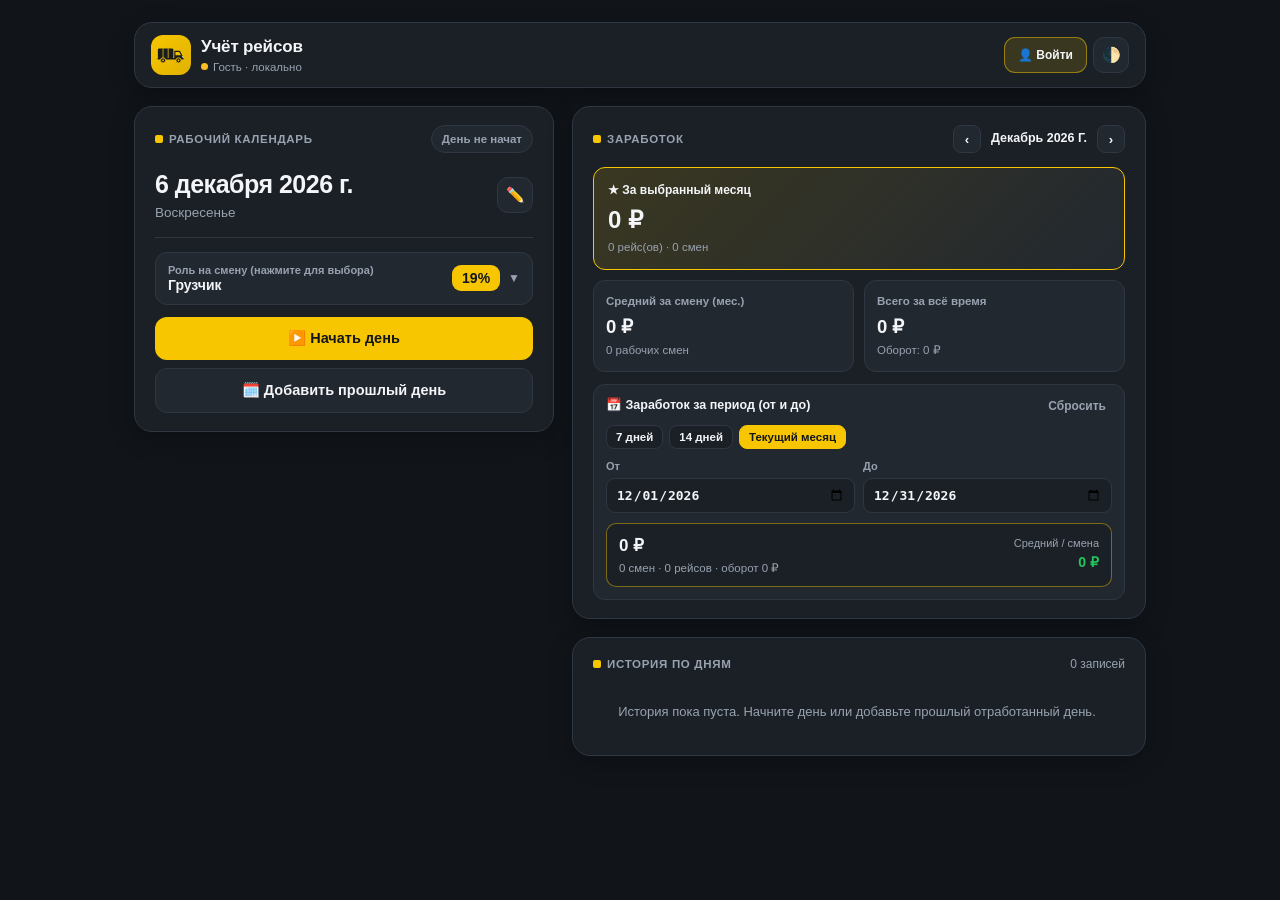
==== commit ac3ed08a: "Update index.html" ====
--- a/index.html
+++ b/index.html
@@ -187,7 +187,7 @@
       display: inline-flex;
       align-items: center;
       gap: 5px;
-      max-width: 126px;
+      max-width: 132px;
       white-space: nowrap;
       overflow: hidden;
       text-overflow: ellipsis;
@@ -278,67 +278,161 @@
       border: 1px solid rgba(34, 197, 94, 0.25);
     }
 
-    /* Текущий профиль роли/машины на смене */
-    .role-summary-box {
+    /* Выпадающий селектор роли/машины */
+    .role-dropdown-wrap {
+      position: relative;
+      margin-bottom: 12px;
+    }
+
+    .role-trigger {
+      width: 100%;
       background: var(--surface-2);
-      border: 1px solid var(--border);
+      border: 1.5px solid var(--border);
       border-radius: var(--radius-sm);
-      padding: 12px;
-      margin-bottom: 12px;
+      padding: 11px 12px;
       display: flex;
       align-items: center;
       justify-content: space-between;
       gap: 10px;
-    }
-
-    .role-summary-title {
-      font-size: 13.5px;
+      cursor: pointer;
+      color: var(--text);
+      text-align: left;
+      transition: border-color 0.14s ease, background-color 0.14s ease;
+    }
+
+    .role-trigger:hover,
+    .role-dropdown-wrap.open .role-trigger {
+      border-color: var(--primary);
+    }
+
+    .role-trigger-left {
+      display: flex;
+      flex-direction: column;
+      min-width: 0;
+    }
+
+    .role-trigger-caption {
+      font-size: 11px;
+      font-weight: 700;
+      color: var(--text-muted);
+    }
+
+    .role-trigger-value {
+      font-size: 14px;
       font-weight: 800;
       color: var(--text);
-    }
-
-    .role-summary-sub {
-      font-size: 12px;
-      color: var(--text-muted);
-      margin-top: 2px;
+      margin-top: 1px;
+    }
+
+    .role-trigger-right {
+      display: flex;
+      align-items: center;
+      gap: 8px;
+      flex-shrink: 0;
     }
 
     .role-rate-badge {
       background: var(--primary);
       color: var(--primary-text);
-      font-size: 15px;
+      font-size: 14px;
       font-weight: 800;
-      padding: 6px 11px;
-      border-radius: 10px;
+      padding: 5px 10px;
+      border-radius: 9px;
       white-space: nowrap;
-      flex-shrink: 0;
-    }
-
-    .shift-picker-box {
+    }
+
+    .role-chevron {
+      font-size: 12px;
+      color: var(--text-muted);
+      transition: transform 0.16s ease;
+    }
+
+    .role-dropdown-wrap.open .role-chevron {
+      transform: rotate(180deg);
+      color: var(--text);
+    }
+
+    .role-menu {
+      display: none;
+      position: absolute;
+      left: 0;
+      right: 0;
+      top: calc(100% + 6px);
+      background: var(--surface);
+      border: 1.5px solid var(--primary);
+      border-radius: var(--radius-sm);
+      box-shadow: 0 12px 28px rgba(0, 0, 0, 0.28);
+      z-index: 40;
+      overflow: hidden;
+    }
+
+    .role-dropdown-wrap.open .role-menu {
+      display: block;
+    }
+
+    .role-option {
+      width: 100%;
+      border: none;
+      border-bottom: 1px solid var(--border);
+      background: transparent;
+      color: var(--text);
+      padding: 11px 13px;
+      display: flex;
+      align-items: center;
+      justify-content: space-between;
+      gap: 10px;
+      cursor: pointer;
+      font-size: 13.5px;
+      font-weight: 700;
+      text-align: left;
+      transition: background-color 0.12s ease;
+    }
+
+    .role-option:last-child {
+      border-bottom: none;
+    }
+
+    .role-option:hover {
       background: var(--surface-2);
+    }
+
+    .role-option.active {
+      background: var(--primary-soft);
+      font-weight: 800;
+    }
+
+    .role-option-pct {
+      font-size: 12.5px;
+      font-weight: 800;
+      padding: 2px 8px;
+      border-radius: 7px;
+      background: var(--surface-2);
+      color: var(--text);
       border: 1px solid var(--border);
-      border-radius: var(--radius-sm);
-      padding: 11px;
-      margin-bottom: 12px;
-    }
-
-    .shift-picker-head {
-      display: flex;
-      align-items: center;
-      justify-content: space-between;
-      gap: 8px;
-      margin-bottom: 8px;
-    }
-
-    .shift-picker-label {
-      font-size: 12px;
+    }
+
+    .role-option.active .role-option-pct {
+      background: var(--primary);
+      color: var(--primary-text);
+      border-color: var(--primary);
+    }
+
+    /* Встроенный селект (для модалок) */
+    .role-select {
+      width: 100%;
+      background: var(--surface);
+      border: 1.5px solid var(--border);
+      color: var(--text);
+      border-radius: 11px;
+      padding: 10px 12px;
+      font-size: 14px;
       font-weight: 800;
-      color: var(--text);
-    }
-
-    .shift-picker-hint {
-      font-size: 11px;
-      color: var(--text-muted);
+      outline: none;
+      cursor: pointer;
+    }
+
+    .role-select:focus {
+      border-color: var(--primary);
     }
 
     /* Кнопки */
@@ -871,34 +965,6 @@
     .tiny-btn.del-btn:hover {
       color: var(--danger);
       background: var(--danger-soft);
-    }
-
-    /* Переключатели выбора */
-    .choice-grid {
-      display: grid;
-      grid-template-columns: 1fr 1fr;
-      gap: 8px;
-      margin-bottom: 10px;
-    }
-
-    .choice-btn {
-      border: 1px solid var(--border);
-      background: var(--surface);
-      color: var(--text);
-      border-radius: 10px;
-      padding: 9px 10px;
-      font-size: 12.5px;
-      font-weight: 800;
-      cursor: pointer;
-      transition: all 0.14s ease;
-      text-align: center;
-      line-height: 1.25;
-    }
-
-    .choice-btn.selected {
-      background: var(--primary);
-      border-color: var(--primary);
-      color: var(--primary-text);
     }
 
     /* Модалки */
@@ -1066,7 +1132,6 @@
 
       .icon-btn:hover,
       .pill-btn:hover,
-      .choice-btn:hover:not(.selected),
       .range-preset-btn:hover:not(.active),
       .month-nav button:hover,
       .del-trip-btn:hover {
@@ -1151,7 +1216,6 @@
       <div class="top-actions">
         <button class="pill-btn" id="account-btn" type="button" onclick="openAccountModal()">👤 Войти</button>
         <button class="icon-btn" id="theme-btn" type="button" title="Сменить тему">🌓</button>
-        <button class="icon-btn" id="settings-btn" type="button" title="Настройки роли и машины">⚙️</button>
       </div>
     </header>
 
@@ -1172,15 +1236,30 @@
           </div>
 
           <div id="idle-controls">
-            <div class="shift-picker-box">
-              <div class="shift-picker-head">
-                <span class="shift-picker-label">Кто вы на эту смену:</span>
-                <span class="shift-picker-hint" id="idle-default-hint">По умолч.: Грузчик</span>
-              </div>
-              <div class="choice-grid" style="margin-bottom:0;">
-                <button type="button" class="choice-btn" id="shift-choice-loader" onclick="selectShiftPreset('loader', 'company')">Грузчик · 19%</button>
-                <button type="button" class="choice-btn" id="shift-choice-driver-company" onclick="selectShiftPreset('driver', 'company')">Водитель (компания) · 37%</button>
-                <button type="button" class="choice-btn" id="shift-choice-driver-own" style="grid-column: span 2;" onclick="selectShiftPreset('driver', 'own')">Водитель (своя машина) · 54%</button>
+            <div class="role-dropdown-wrap" id="idle-role-dropdown">
+              <button type="button" class="role-trigger" onclick="toggleDropdown(event, 'idle-role-dropdown')">
+                <div class="role-trigger-left">
+                  <span class="role-trigger-caption">Роль на смену (нажмите для выбора)</span>
+                  <span class="role-trigger-value" id="idle-role-label">Грузчик</span>
+                </div>
+                <div class="role-trigger-right">
+                  <span class="role-rate-badge" id="idle-rate-badge">19%</span>
+                  <span class="role-chevron">▼</span>
+                </div>
+              </button>
+              <div class="role-menu">
+                <button type="button" class="role-option" data-role="loader" data-vehicle="company" onclick="chooseCurrentProfile('loader', 'company')">
+                  <span>Грузчик</span>
+                  <span class="role-option-pct">19%</span>
+                </button>
+                <button type="button" class="role-option" data-role="driver" data-vehicle="company" onclick="chooseCurrentProfile('driver', 'company')">
+                  <span>Водитель · машина компании</span>
+                  <span class="role-option-pct">37%</span>
+                </button>
+                <button type="button" class="role-option" data-role="driver" data-vehicle="own" onclick="chooseCurrentProfile('driver', 'own')">
+                  <span>Водитель · своя машина</span>
+                  <span class="role-option-pct">54%</span>
+                </button>
               </div>
             </div>
 
@@ -1191,12 +1270,31 @@
           </div>
 
           <div id="active-controls" style="display:none;">
-            <div class="role-summary-box">
-              <div>
-                <div class="role-summary-title" id="active-role-title">Грузчик</div>
-                <div class="role-summary-sub" id="active-role-sub">Активная рабочая смена</div>
+            <div class="role-dropdown-wrap" id="active-role-dropdown">
+              <button type="button" class="role-trigger" onclick="toggleDropdown(event, 'active-role-dropdown')">
+                <div class="role-trigger-left">
+                  <span class="role-trigger-caption">Текущая роль на смене</span>
+                  <span class="role-trigger-value" id="active-role-label">Грузчик</span>
+                </div>
+                <div class="role-trigger-right">
+                  <span class="role-rate-badge" id="active-rate-badge">19%</span>
+                  <span class="role-chevron">▼</span>
+                </div>
+              </button>
+              <div class="role-menu">
+                <button type="button" class="role-option" data-role="loader" data-vehicle="company" onclick="chooseActiveShiftProfile('loader', 'company')">
+                  <span>Грузчик</span>
+                  <span class="role-option-pct">19%</span>
+                </button>
+                <button type="button" class="role-option" data-role="driver" data-vehicle="company" onclick="chooseActiveShiftProfile('driver', 'company')">
+                  <span>Водитель · машина компании</span>
+                  <span class="role-option-pct">37%</span>
+                </button>
+                <button type="button" class="role-option" data-role="driver" data-vehicle="own" onclick="chooseActiveShiftProfile('driver', 'own')">
+                  <span>Водитель · своя машина</span>
+                  <span class="role-option-pct">54%</span>
+                </button>
               </div>
-              <div class="role-rate-badge" id="active-rate-badge">19%</div>
             </div>
 
             <div class="trip-form" id="trip-form-box">
@@ -1323,12 +1421,12 @@
         <label style="display:block;font-size:11.5px;font-weight:700;color:var(--text-muted);margin-bottom:4px;">Отработанная дата</label>
         <input type="date" id="past-date-input" class="modal-date-input" />
 
-        <label style="display:block;font-size:11.5px;font-weight:700;color:var(--text-muted);margin-bottom:6px;">Роль и машина за этот день</label>
-        <div class="choice-grid" style="margin-bottom:0;">
-          <button type="button" class="choice-btn" id="past-choice-loader" onclick="setPastPreset('loader', 'company')">Грузчик · 19%</button>
-          <button type="button" class="choice-btn" id="past-choice-driver-company" onclick="setPastPreset('driver', 'company')">Водитель (компания) · 37%</button>
-          <button type="button" class="choice-btn" id="past-choice-driver-own" style="grid-column: span 2;" onclick="setPastPreset('driver', 'own')">Водитель (своя машина) · 54%</button>
-        </div>
+        <label for="past-role-select" style="display:block;font-size:11.5px;font-weight:700;color:var(--text-muted);margin-bottom:6px;">Роль и машина за этот день</label>
+        <select id="past-role-select" class="role-select" onchange="onPastRoleSelectChange()">
+          <option value="loader|company">Грузчик · 19%</option>
+          <option value="driver|company">Водитель · машина компании · 37%</option>
+          <option value="driver|own">Водитель · своя машина · 54%</option>
+        </select>
       </div>
 
       <div class="section-box">
@@ -1370,12 +1468,12 @@
         <label style="display:block;font-size:11.5px;font-weight:700;color:var(--text-muted);margin-bottom:4px;">Дата смены</label>
         <input type="date" id="edit-date-input" class="modal-date-input" />
 
-        <label style="display:block;font-size:11.5px;font-weight:700;color:var(--text-muted);margin-bottom:6px;">Роль и машина</label>
-        <div class="choice-grid" style="margin-bottom:0;">
-          <button type="button" class="choice-btn" id="edit-choice-loader" onclick="setEditPreset('loader', 'company')">Грузчик · 19%</button>
-          <button type="button" class="choice-btn" id="edit-choice-driver-company" onclick="setEditPreset('driver', 'company')">Водитель (компания) · 37%</button>
-          <button type="button" class="choice-btn" id="edit-choice-driver-own" style="grid-column: span 2;" onclick="setEditPreset('driver', 'own')">Водитель (своя машина) · 54%</button>
-        </div>
+        <label for="edit-role-select" style="display:block;font-size:11.5px;font-weight:700;color:var(--text-muted);margin-bottom:6px;">Роль и машина</label>
+        <select id="edit-role-select" class="role-select" onchange="onEditRoleSelectChange()">
+          <option value="loader|company">Грузчик · 19%</option>
+          <option value="driver|company">Водитель · машина компании · 37%</option>
+          <option value="driver|own">Водитель · своя машина · 54%</option>
+        </select>
       </div>
 
       <div class="section-box">
@@ -1434,34 +1532,6 @@
     </div>
   </div>
 
-  <!-- Модалка настроек: кто ты и на чьей машине ездишь -->
-  <div class="modal-backdrop" id="settings-modal" onclick="closeOnBackdrop(event, 'settings-modal')">
-    <div class="modal">
-      <div class="modal-head">
-        <div class="modal-title">Настройки</div>
-        <button class="icon-btn" type="button" onclick="closeModal('settings-modal')">✕</button>
-      </div>
-
-      <div class="section-box">
-        <h4>Кто вы по умолчанию</h4>
-        <p>Эта роль будет автоматически выбираться при начале каждой новой смены.</p>
-        <div class="choice-grid" style="margin-bottom:0;">
-          <button type="button" class="choice-btn" id="role-btn-loader" onclick="selectRole('loader')">Грузчик · 19%</button>
-          <button type="button" class="choice-btn" id="role-btn-driver" onclick="selectRole('driver')">Водитель</button>
-        </div>
-      </div>
-
-      <div class="section-box" id="vehicle-box" style="display:none;">
-        <h4>На чьей машине ездите</h4>
-        <p>По умолчанию используется машина компании.</p>
-        <div class="choice-grid" style="margin-bottom:0;">
-          <button type="button" class="choice-btn" id="vehicle-btn-company" onclick="selectVehicle('company')">Машина компании · 37%</button>
-          <button type="button" class="choice-btn" id="vehicle-btn-own" onclick="selectVehicle('own')">Своя машина · 54%</button>
-        </div>
-      </div>
-    </div>
-  </div>
-
   <!-- Модалка даты -->
   <div class="modal-backdrop" id="date-modal" onclick="closeOnBackdrop(event, 'date-modal')">
     <div class="modal">
@@ -1506,6 +1576,12 @@
       return { role: 'loader', vehicle: 'company', rate: RATES.loader };
     }
 
+    function normalizeProfile(role, vehicle) {
+      const safeRole = role === 'driver' ? 'driver' : 'loader';
+      const safeVehicle = safeRole === 'driver' ? (vehicle === 'own' ? 'own' : 'company') : 'company';
+      return { role: safeRole, vehicle: safeVehicle };
+    }
+
     function getTodayISO() {
       const now = new Date();
       const y = now.getFullYear();
@@ -1570,22 +1646,67 @@
     let selectedMonth = getTodayISO().slice(0, 7);
     let rangeState = initRangeState(selectedMonth);
 
-    // Временный выбор для текущей смены (перед нажатием «Начать день»)
-    let nextShiftRole = appStore.data.role;
-    let nextShiftVehicle = appStore.data.vehicle;
-
-    // Временный выбор в модалке добавления прошлого дня
     let pastRole = appStore.data.role;
     let pastVehicle = appStore.data.vehicle;
 
-    // Временный выбор в модалке редактирования дня
     let editingOriginalDate = null;
     let editRole = 'loader';
     let editVehicle = 'company';
 
-    function resetNextShiftToDefault() {
-      nextShiftRole = appStore.data.role;
-      nextShiftVehicle = appStore.data.role === 'driver' ? appStore.data.vehicle : 'company';
+    function toggleDropdown(event, id) {
+      event.stopPropagation();
+      const target = document.getElementById(id);
+      const willOpen = !target.classList.contains('open');
+      closeAllDropdowns();
+      if (willOpen) target.classList.add('open');
+    }
+
+    function closeAllDropdowns() {
+      document.querySelectorAll('.role-dropdown-wrap.open').forEach(el => {
+        el.classList.remove('open');
+      });
+    }
+
+    document.addEventListener('click', closeAllDropdowns);
+
+    function syncDropdownActiveStates(containerId, role, vehicle) {
+      const wrap = document.getElementById(containerId);
+      if (!wrap) return;
+      wrap.querySelectorAll('.role-option').forEach(opt => {
+        const match = opt.dataset.role === role && opt.dataset.vehicle === vehicle;
+        opt.classList.toggle('active', match);
+      });
+    }
+
+    function chooseCurrentProfile(role, vehicle) {
+      const norm = normalizeProfile(role, vehicle);
+      appStore.data.role = norm.role;
+      appStore.data.vehicle = norm.vehicle;
+      closeAllDropdowns();
+      persistAndSync();
+      render();
+    }
+
+    function chooseActiveShiftProfile(role, vehicle) {
+      const norm = normalizeProfile(role, vehicle);
+      const newRate = getRateForProfile(norm.role, norm.vehicle);
+      appStore.data.role = norm.role;
+      appStore.data.vehicle = norm.vehicle;
+
+      if (appStore.data.activeDay) {
+        appStore.data.activeDay.role = norm.role;
+        appStore.data.activeDay.vehicle = norm.vehicle;
+        appStore.data.activeDay.rate = newRate;
+        appStore.data.activeDay.trips = (appStore.data.activeDay.trips || []).map(t => ({
+          ...t,
+          earn: calcCut(t.amount, newRate)
+        }));
+      }
+
+      closeAllDropdowns();
+      persistAndSync();
+      render();
+      updateCutPreview();
     }
 
     function initRangeState(ymStr) {
@@ -1646,15 +1767,17 @@
         if (raw) {
           const parsed = JSON.parse(raw);
           const inferred = inferProfileFromRate(parsed.data?.defaultRate);
-          const role = parsed.data?.role === 'driver' ? 'driver' : (parsed.data?.role === 'loader' ? 'loader' : inferred.role);
-          const vehicle = parsed.data?.vehicle === 'own' ? 'own' : (parsed.data?.vehicle === 'company' ? 'company' : inferred.vehicle);
+          const norm = normalizeProfile(
+            parsed.data?.role || inferred.role,
+            parsed.data?.vehicle || inferred.vehicle
+          );
           return {
             username: parsed.username || null,
             theme: parsed.theme || 'dark',
             data: {
               currentDate: parsed.data?.currentDate || getTodayISO(),
-              role,
-              vehicle,
+              role: norm.role,
+              vehicle: norm.vehicle,
               activeDay: parsed.data?.activeDay || null,
               records: Array.isArray(parsed.data?.records) ? parsed.data.records : [],
               updatedAt: parsed.data?.updatedAt || Date.now()
@@ -1745,57 +1868,6 @@
       applyTheme();
     });
 
-    /* Настройки роли и машины по умолчанию */
-    function openSettingsModal() {
-      syncSettingsUI();
-      document.getElementById('settings-modal').classList.add('open');
-    }
-
-    document.getElementById('settings-btn').addEventListener('click', openSettingsModal);
-
-    function syncSettingsUI() {
-      const role = appStore.data.role === 'driver' ? 'driver' : 'loader';
-      const vehicle = appStore.data.vehicle === 'own' ? 'own' : 'company';
-      document.getElementById('role-btn-loader').classList.toggle('selected', role === 'loader');
-      document.getElementById('role-btn-driver').classList.toggle('selected', role === 'driver');
-      document.getElementById('vehicle-box').style.display = role === 'driver' ? 'block' : 'none';
-      document.getElementById('vehicle-btn-company').classList.toggle('selected', vehicle === 'company');
-      document.getElementById('vehicle-btn-own').classList.toggle('selected', vehicle === 'own');
-    }
-
-    function selectRole(role) {
-      appStore.data.role = role === 'driver' ? 'driver' : 'loader';
-      if (appStore.data.role === 'loader') {
-        appStore.data.vehicle = 'company';
-      }
-      resetNextShiftToDefault();
-      syncSettingsUI();
-      persistAndSync();
-      render();
-    }
-
-    function selectVehicle(vehicle) {
-      appStore.data.role = 'driver';
-      appStore.data.vehicle = vehicle === 'own' ? 'own' : 'company';
-      resetNextShiftToDefault();
-      syncSettingsUI();
-      persistAndSync();
-      render();
-    }
-
-    /* Выбор роли на текущую смену перед стартом дня */
-    function selectShiftPreset(role, vehicle) {
-      nextShiftRole = role === 'driver' ? 'driver' : 'loader';
-      nextShiftVehicle = nextShiftRole === 'driver' ? (vehicle === 'own' ? 'own' : 'company') : 'company';
-      syncShiftPickerUI();
-    }
-
-    function syncShiftPickerUI() {
-      document.getElementById('shift-choice-loader').classList.toggle('selected', nextShiftRole === 'loader');
-      document.getElementById('shift-choice-driver-company').classList.toggle('selected', nextShiftRole === 'driver' && nextShiftVehicle === 'company');
-      document.getElementById('shift-choice-driver-own').classList.toggle('selected', nextShiftRole === 'driver' && nextShiftVehicle === 'own');
-    }
-
     /* Аккаунт */
     function openAccountModal() {
       const loggedIn = Boolean(appStore.username);
@@ -1838,11 +1910,15 @@
 
         if (out.state && Array.isArray(out.state.records)) {
           const inferred = inferProfileFromRate(out.state.defaultRate);
+          const norm = normalizeProfile(
+            out.state.role || inferred.role,
+            out.state.vehicle || inferred.vehicle
+          );
           appStore.data = {
             ...defaultData(),
             ...out.state,
-            role: out.state.role === 'driver' ? 'driver' : (out.state.role === 'loader' ? 'loader' : inferred.role),
-            vehicle: out.state.vehicle === 'own' ? 'own' : (out.state.vehicle === 'company' ? 'company' : inferred.vehicle)
+            role: norm.role,
+            vehicle: norm.vehicle
           };
         } else if (localHasRecords) {
           await persistAndSync(false);
@@ -1850,7 +1926,6 @@
           appStore.data = defaultData();
         }
 
-        resetNextShiftToDefault();
         selectedMonth = getTodayISO().slice(0, 7);
         rangeState = initRangeState(selectedMonth);
         syncRangeInputs();
@@ -1869,7 +1944,6 @@
     function logoutAccount() {
       appStore.username = null;
       appStore.data = defaultData();
-      resetNextShiftToDefault();
       selectedMonth = getTodayISO().slice(0, 7);
       rangeState = initRangeState(selectedMonth);
       syncRangeInputs();
@@ -1892,13 +1966,16 @@
           const localTs = appStore.data.updatedAt || 0;
           if (cloudTs > localTs) {
             const inferred = inferProfileFromRate(out.state.defaultRate);
+            const norm = normalizeProfile(
+              out.state.role || inferred.role,
+              out.state.vehicle || inferred.vehicle
+            );
             appStore.data = {
               ...defaultData(),
               ...out.state,
-              role: out.state.role === 'driver' ? 'driver' : (out.state.role === 'loader' ? 'loader' : inferred.role),
-              vehicle: out.state.vehicle === 'own' ? 'own' : (out.state.vehicle === 'company' ? 'company' : inferred.vehicle)
+              role: norm.role,
+              vehicle: norm.vehicle
             };
-            resetNextShiftToDefault();
             selectedMonth = getTodayISO().slice(0, 7);
             rangeState = initRangeState(selectedMonth);
             syncRangeInputs();
@@ -1924,16 +2001,16 @@
 
     /* Рабочий день */
     function startDay() {
+      closeAllDropdowns();
       const todayISO = getTodayISO();
-      const shiftRole = nextShiftRole === 'driver' ? 'driver' : 'loader';
-      const shiftVehicle = shiftRole === 'driver' ? (nextShiftVehicle === 'own' ? 'own' : 'company') : 'company';
-      const chosenRate = getRateForProfile(shiftRole, shiftVehicle);
+      const norm = normalizeProfile(appStore.data.role, appStore.data.vehicle);
+      const chosenRate = getRateForProfile(norm.role, norm.vehicle);
 
       appStore.data.currentDate = todayISO;
       appStore.data.activeDay = {
         date: todayISO,
-        role: shiftRole,
-        vehicle: shiftVehicle,
+        role: norm.role,
+        vehicle: norm.vehicle,
         rate: chosenRate,
         trips: []
       };
@@ -1947,7 +2024,7 @@
       const active = appStore.data.activeDay;
       const rate = active
         ? getRateForProfile(active.role || appStore.data.role, active.vehicle || appStore.data.vehicle)
-        : getRateForProfile(nextShiftRole, nextShiftVehicle);
+        : getRateForProfile(appStore.data.role, appStore.data.vehicle);
       const val = parseFloat(document.getElementById('trip-amount').value);
       document.getElementById('cut-preview').textContent = formatMoney(val > 0 ? calcCut(val, rate) : 0);
     }
@@ -1988,6 +2065,7 @@
     }
 
     function finishDay() {
+      closeAllDropdowns();
       const active = appStore.data.activeDay;
       if (!active) return;
       if (active.trips.length === 0) {
@@ -1995,9 +2073,8 @@
         return;
       }
       const date = active.date;
-      const role = active.role || appStore.data.role;
-      const vehicle = active.vehicle || appStore.data.vehicle;
-      const rate = getRateForProfile(role, vehicle);
+      const norm = normalizeProfile(active.role || appStore.data.role, active.vehicle || appStore.data.vehicle);
+      const rate = getRateForProfile(norm.role, norm.vehicle);
       const trips = active.trips.map(t => ({
         ...t,
         earn: calcCut(t.amount, rate)
@@ -2009,8 +2086,8 @@
       appStore.data.records.unshift({
         date,
         type: 'work',
-        role,
-        vehicle,
+        role: norm.role,
+        vehicle: norm.vehicle,
         rate,
         trips,
         totalGross,
@@ -2019,8 +2096,6 @@
 
       appStore.data.activeDay = null;
       appStore.data.currentDate = getTodayISO();
-      // Возвращаем роль для следующего рабочего дня к выбранной в настройках
-      resetNextShiftToDefault();
       selectedMonth = date.slice(0, 7);
       persistAndSync();
       render();
@@ -2029,31 +2104,28 @@
 
     /* Добавление прошлого отработанного дня */
     function openPastDayModal() {
+      closeAllDropdowns();
       const todayISO = getTodayISO();
-      pastRole = appStore.data.role === 'driver' ? 'driver' : 'loader';
-      pastVehicle = pastRole === 'driver' ? (appStore.data.vehicle === 'own' ? 'own' : 'company') : 'company';
+      const norm = normalizeProfile(appStore.data.role, appStore.data.vehicle);
+      pastRole = norm.role;
+      pastVehicle = norm.vehicle;
 
       document.getElementById('past-date-input').value = addDaysISO(todayISO, -1);
       document.getElementById('past-date-input').max = todayISO;
+      document.getElementById('past-role-select').value = `${pastRole}|${pastVehicle}`;
       document.getElementById('past-trip-1').value = '';
       document.getElementById('past-trip-2').value = '';
       document.getElementById('past-trip-3').value = '';
-      syncPastChoices();
       updatePastPreview();
       document.getElementById('past-day-modal').classList.add('open');
     }
 
-    function setPastPreset(role, vehicle) {
-      pastRole = role === 'driver' ? 'driver' : 'loader';
-      pastVehicle = pastRole === 'driver' ? (vehicle === 'own' ? 'own' : 'company') : 'company';
-      syncPastChoices();
+    function onPastRoleSelectChange() {
+      const [r, v] = document.getElementById('past-role-select').value.split('|');
+      const norm = normalizeProfile(r, v);
+      pastRole = norm.role;
+      pastVehicle = norm.vehicle;
       updatePastPreview();
-    }
-
-    function syncPastChoices() {
-      document.getElementById('past-choice-loader').classList.toggle('selected', pastRole === 'loader');
-      document.getElementById('past-choice-driver-company').classList.toggle('selected', pastRole === 'driver' && pastVehicle === 'company');
-      document.getElementById('past-choice-driver-own').classList.toggle('selected', pastRole === 'driver' && pastVehicle === 'own');
     }
 
     function updatePastPreview() {
@@ -2108,6 +2180,10 @@
       const totalGross = trips.reduce((s, t) => s + t.amount, 0);
       const totalEarn = Math.round(trips.reduce((s, t) => s + t.earn, 0) * 100) / 100;
 
+      // Сохраняем выбранную роль как последний выбор
+      appStore.data.role = role;
+      appStore.data.vehicle = vehicle;
+
       appStore.data.records = appStore.data.records.filter(r => r.date !== dateVal);
       appStore.data.records.unshift({
         date: dateVal,
@@ -2136,38 +2212,35 @@
 
     /* Редактирование завершённого дня */
     function openEditDayModal(dateStr) {
+      closeAllDropdowns();
       const rec = appStore.data.records.find(r => r.date === dateStr);
       if (!rec) return;
 
       editingOriginalDate = dateStr;
       const inferred = inferProfileFromRate(rec.rate);
-      editRole = rec.role === 'driver' ? 'driver' : (rec.role === 'loader' ? 'loader' : inferred.role);
-      editVehicle = rec.vehicle === 'own' ? 'own' : (rec.vehicle === 'company' ? 'company' : inferred.vehicle);
+      const norm = normalizeProfile(rec.role || inferred.role, rec.vehicle || inferred.vehicle);
+      editRole = norm.role;
+      editVehicle = norm.vehicle;
 
       document.getElementById('edit-date-input').value = rec.date;
       document.getElementById('edit-date-input').max = getTodayISO();
+      document.getElementById('edit-role-select').value = `${editRole}|${editVehicle}`;
 
       const trips = Array.isArray(rec.trips) ? rec.trips : [];
       document.getElementById('edit-trip-1').value = trips[0] ? trips[0].amount : '';
       document.getElementById('edit-trip-2').value = trips[1] ? trips[1].amount : '';
       document.getElementById('edit-trip-3').value = trips[2] ? trips[2].amount : '';
 
-      syncEditChoices();
       updateEditPreview();
       document.getElementById('edit-day-modal').classList.add('open');
     }
 
-    function setEditPreset(role, vehicle) {
-      editRole = role;
-      editVehicle = role === 'driver' ? vehicle : 'company';
-      syncEditChoices();
+    function onEditRoleSelectChange() {
+      const [r, v] = document.getElementById('edit-role-select').value.split('|');
+      const norm = normalizeProfile(r, v);
+      editRole = norm.role;
+      editVehicle = norm.vehicle;
       updateEditPreview();
-    }
-
-    function syncEditChoices() {
-      document.getElementById('edit-choice-loader').classList.toggle('selected', editRole === 'loader');
-      document.getElementById('edit-choice-driver-company').classList.toggle('selected', editRole === 'driver' && editVehicle === 'company');
-      document.getElementById('edit-choice-driver-own').classList.toggle('selected', editRole === 'driver' && editVehicle === 'own');
     }
 
     function updateEditPreview() {
@@ -2270,6 +2343,7 @@
     }
 
     function openDateModal() {
+      closeAllDropdowns();
       document.getElementById('manual-date-input').value =
         appStore.data.activeDay ? appStore.data.activeDay.date : appStore.data.currentDate;
       document.getElementById('date-modal').classList.add('open');
@@ -2350,29 +2424,33 @@
       document.getElementById('current-date-display').textContent = formatDateRu(activeDate);
       document.getElementById('current-weekday-display').textContent = formatWeekdayRu(activeDate);
 
-      document.getElementById('idle-default-hint').textContent =
-        `По умолч.: ${getProfileLabel(d.role, d.vehicle)}`;
-      syncShiftPickerUI();
+      const savedNorm = normalizeProfile(d.role, d.vehicle);
+      const savedRate = getRateForProfile(savedNorm.role, savedNorm.vehicle);
+      document.getElementById('idle-role-label').textContent = getProfileLabel(savedNorm.role, savedNorm.vehicle);
+      document.getElementById('idle-rate-badge').textContent = `${savedRate}%`;
+      syncDropdownActiveStates('idle-role-dropdown', savedNorm.role, savedNorm.vehicle);
 
       const statusEl = document.getElementById('shift-status');
       const idleBox = document.getElementById('idle-controls');
       const activeBox = document.getElementById('active-controls');
 
       if (d.activeDay) {
-        const activeRole = d.activeDay.role || d.role;
-        const activeVehicle = d.activeDay.vehicle || d.vehicle;
-        const activeRate = getRateForProfile(activeRole, activeVehicle);
+        const activeNorm = normalizeProfile(
+          d.activeDay.role || savedNorm.role,
+          d.activeDay.vehicle || savedNorm.vehicle
+        );
+        const activeRate = getRateForProfile(activeNorm.role, activeNorm.vehicle);
 
         statusEl.textContent = `Смена идёт · ${activeRate}%`;
         statusEl.className = 'status-pill active';
         idleBox.style.display = 'none';
         activeBox.style.display = 'block';
 
-        document.getElementById('active-role-title').textContent = getProfileLabel(activeRole, activeVehicle);
-        document.getElementById('active-role-sub').textContent = 'Активная рабочая смена';
+        document.getElementById('active-role-label').textContent = getProfileLabel(activeNorm.role, activeNorm.vehicle);
         document.getElementById('active-rate-badge').textContent = `${activeRate}%`;
         document.getElementById('active-rate-label').textContent = activeRate;
         document.getElementById('active-rate-bar').textContent = activeRate;
+        syncDropdownActiveStates('active-role-dropdown', activeNorm.role, activeNorm.vehicle);
 
         const trips = d.activeDay.trips || [];
         document.getElementById('trip-form-box').style.display = trips.length >= 3 ? 'none' : 'block';
@@ -2444,10 +2522,9 @@
       } else {
         historyEl.innerHTML = sortedRecords.map(rec => {
           const inferred = inferProfileFromRate(rec.rate);
-          const rRole = rec.role === 'driver' ? 'driver' : (rec.role === 'loader' ? 'loader' : inferred.role);
-          const rVehicle = rec.vehicle === 'own' ? 'own' : (rec.vehicle === 'company' ? 'company' : inferred.vehicle);
-          const recRate = rec.rate != null ? Number(rec.rate) : getRateForProfile(rRole, rVehicle);
-          const roleBadge = getProfileLabel(rRole, rVehicle);
+          const recNorm = normalizeProfile(rec.role || inferred.role, rec.vehicle || inferred.vehicle);
+          const recRate = rec.rate != null ? Number(rec.rate) : getRateForProfile(recNorm.role, recNorm.vehicle);
+          const roleBadge = getProfileLabel(recNorm.role, recNorm.vehicle);
 
           const tripRows = (rec.trips || []).map((t, i) => `
             <div class="history-trip-row">
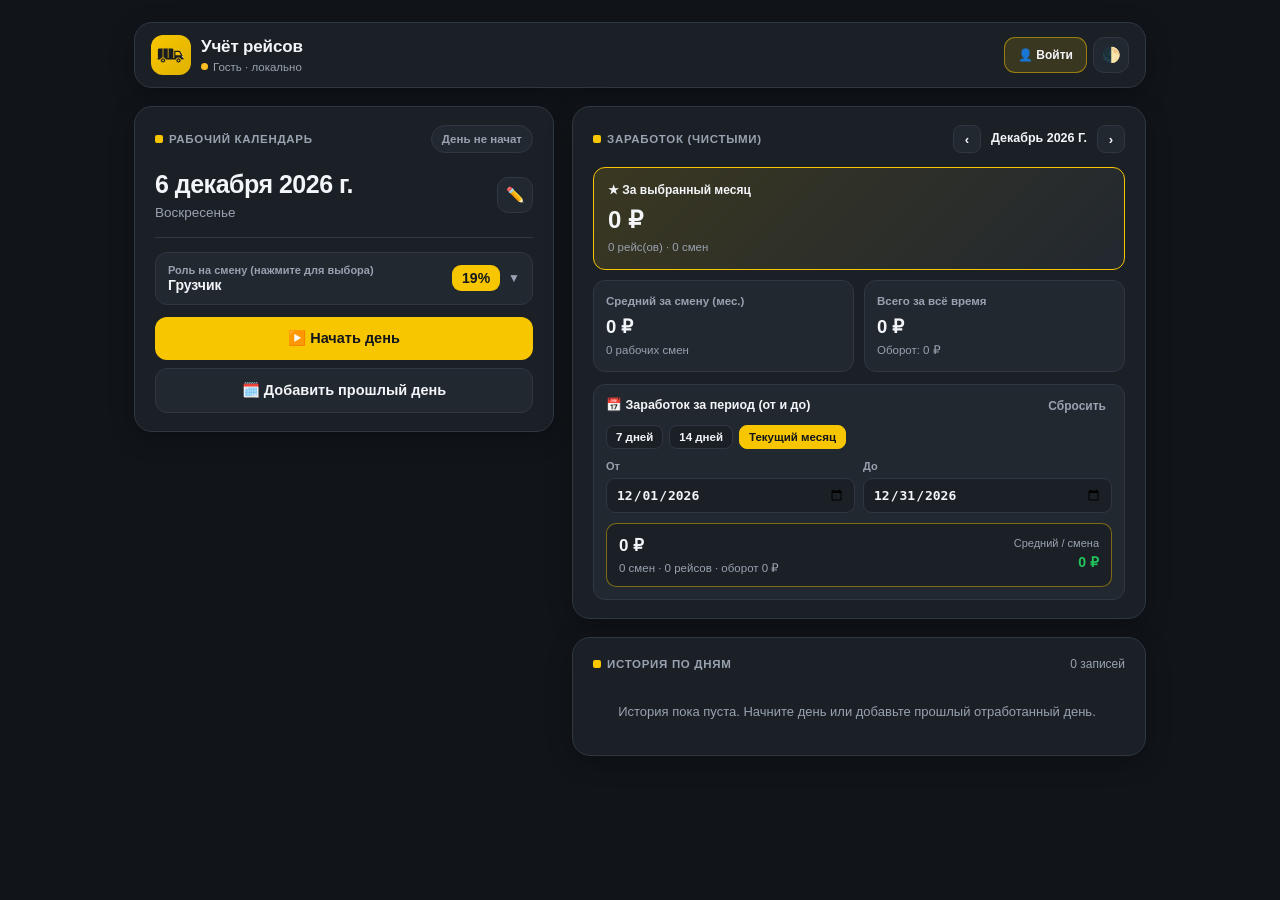
==== commit 276d4547: "Update index.html" ====
--- a/index.html
+++ b/index.html
@@ -417,7 +417,6 @@
       border-color: var(--primary);
     }
 
-    /* Встроенный селект (для модалок) */
     .role-select {
       width: 100%;
       background: var(--surface);
@@ -480,8 +479,14 @@
       border: 1px solid var(--border);
     }
 
-    /* Ввод рейса */
-    .trip-form {
+    .btn-sm {
+      padding: 10px 12px;
+      font-size: 13.5px;
+    }
+
+    /* Ввод рейса и ГСМ */
+    .trip-form,
+    .fuel-form-box {
       background: var(--surface-2);
       border: 1px solid var(--border);
       border-radius: var(--radius-sm);
@@ -489,21 +494,48 @@
       margin-bottom: 10px;
     }
 
+    .fuel-form-box {
+      border-color: rgba(217, 119, 6, 0.35);
+    }
+
+    .box-mini-hint {
+      font-size: 11px;
+      font-weight: 700;
+      color: var(--warning);
+    }
+
     .input-group {
       display: flex;
       gap: 8px;
       margin-bottom: 6px;
     }
 
+    .fuel-fields-grid {
+      display: grid;
+      grid-template-columns: 1fr 1fr;
+      gap: 8px;
+      margin-bottom: 8px;
+    }
+
+    .field-col label {
+      display: block;
+      font-size: 11px;
+      font-weight: 700;
+      color: var(--text-muted);
+      margin-bottom: 4px;
+    }
+
     .amount-input,
-    .auth-input {
+    .auth-input,
+    .text-input,
+    .date-field-input {
       width: 100%;
       background: var(--surface);
       border: 1.5px solid var(--border);
       color: var(--text);
       border-radius: 11px;
-      padding: 11px 13px;
-      font-size: 15.5px;
+      padding: 10px 12px;
+      font-size: 15px;
       font-weight: 700;
       outline: none;
       transition: border-color 0.15s ease;
@@ -512,11 +544,22 @@
     .amount-input {
       flex: 1;
       min-width: 0;
-      font-size: 18px;
+      font-size: 17.5px;
+    }
+
+    .text-input {
+      font-size: 14px;
+      font-weight: 600;
+    }
+
+    .date-field-input {
+      font-size: 13.5px;
     }
 
     .amount-input:focus,
-    .auth-input:focus {
+    .auth-input:focus,
+    .text-input:focus,
+    .date-field-input:focus {
       border-color: var(--primary);
     }
 
@@ -532,6 +575,10 @@
     .preview-cut strong {
       color: var(--success);
       font-size: 15.5px;
+    }
+
+    .preview-cut strong.fuel-deduct {
+      color: var(--danger);
     }
 
     .trips-list {
@@ -554,6 +601,7 @@
     .trip-info {
       display: flex;
       flex-direction: column;
+      min-width: 0;
     }
 
     .trip-num {
@@ -571,6 +619,7 @@
       display: flex;
       align-items: center;
       gap: 10px;
+      flex-shrink: 0;
     }
 
     .trip-earn {
@@ -615,6 +664,13 @@
       white-space: nowrap;
     }
 
+    .day-summary-note {
+      font-size: 11.5px;
+      color: var(--text-muted);
+      font-weight: 600;
+      margin-top: 2px;
+    }
+
     /* Статистика и период */
     .month-nav {
       display: flex;
@@ -882,11 +938,24 @@
       border: 1px solid var(--border);
     }
 
+    .history-fuel-tag {
+      font-size: 11px;
+      font-weight: 700;
+      padding: 2px 7px;
+      border-radius: 6px;
+      background: var(--danger-soft);
+      color: var(--danger);
+    }
+
     .history-earn {
       font-weight: 800;
       font-size: 16px;
       color: var(--success);
       white-space: nowrap;
+    }
+
+    .history-earn.negative {
+      color: var(--danger);
     }
 
     .history-trips {
@@ -910,6 +979,10 @@
       font-size: 12.5px;
     }
 
+    .history-trip-row.fuel-row {
+      border-color: rgba(185, 28, 28, 0.22);
+    }
+
     .history-trip-left {
       display: flex;
       align-items: center;
@@ -927,15 +1000,28 @@
       flex-shrink: 0;
     }
 
+    .history-trip-idx.fuel-idx {
+      background: var(--danger-soft);
+      color: var(--danger);
+    }
+
     .history-trip-gross {
       color: var(--text-muted);
       font-weight: 600;
       white-space: nowrap;
+      overflow: hidden;
+      text-overflow: ellipsis;
     }
 
     .history-trip-cut {
       font-weight: 800;
       color: var(--success);
+      white-space: nowrap;
+    }
+
+    .history-trip-fuel {
+      font-weight: 800;
+      color: var(--danger);
       white-space: nowrap;
     }
 
@@ -1045,35 +1131,81 @@
       margin-bottom: 10px;
     }
 
-    .past-trip-grid {
-      display: grid;
-      grid-template-columns: repeat(3, 1fr);
+    .modal-trips-stack {
+      display: flex;
+      flex-direction: column;
       gap: 8px;
       margin-bottom: 10px;
     }
 
-    .past-trip-field label {
-      display: block;
+    .modal-trip-row {
+      display: flex;
+      align-items: center;
+      gap: 8px;
+      background: var(--surface);
+      border: 1px solid var(--border);
+      border-radius: 10px;
+      padding: 8px 10px;
+    }
+
+    .modal-fuel-row {
+      display: flex;
+      flex-direction: column;
+      gap: 6px;
+      background: var(--surface);
+      border: 1px solid var(--border);
+      border-radius: 10px;
+      padding: 8px 10px;
+    }
+
+    .modal-fuel-top {
+      display: flex;
+      align-items: center;
+      justify-content: space-between;
+      gap: 8px;
+    }
+
+    .modal-fuel-inputs {
+      display: grid;
+      grid-template-columns: 1.25fr 1fr;
+      gap: 8px;
+    }
+
+    .modal-trip-meta {
+      min-width: 68px;
+      display: flex;
+      flex-direction: column;
+      flex-shrink: 0;
+    }
+
+    .modal-trip-idx {
       font-size: 11px;
-      font-weight: 700;
+      font-weight: 800;
       color: var(--text-muted);
-      margin-bottom: 4px;
-    }
-
-    .past-trip-field input {
-      width: 100%;
-      padding: 9px 8px;
-      border-radius: 10px;
+    }
+
+    .modal-trip-cut {
+      font-size: 12px;
+      font-weight: 800;
+      color: var(--success);
+    }
+
+    .modal-trip-input {
+      flex: 1;
+      min-width: 0;
+      padding: 8px 10px;
+      border-radius: 9px;
       border: 1.5px solid var(--border);
-      background: var(--surface);
+      background: var(--surface-2);
       color: var(--text);
-      font-size: 14px;
+      font-size: 15px;
       font-weight: 700;
       outline: none;
     }
 
-    .past-trip-field input:focus {
+    .modal-trip-input:focus {
       border-color: var(--primary);
+      background: var(--surface);
     }
 
     .toast {
@@ -1321,7 +1453,10 @@
             <div class="trips-list" id="active-trips-list"></div>
 
             <div class="day-summary-bar">
-              <span>Итого за день (<span id="active-trips-count">0</span>/3 рейса · <span id="active-rate-bar">19</span>%):</span>
+              <div>
+                <div>Итого к выплате (<span id="active-trips-count">0</span> рейс(а) · <span id="active-rate-bar">19</span>%):</div>
+                <div class="day-summary-note" id="active-day-breakdown">Доход 0 ₽</div>
+              </div>
               <strong id="active-day-earn">0 ₽</strong>
             </div>
 
@@ -1333,12 +1468,55 @@
             </div>
           </div>
         </section>
+
+        <!-- Отдельный блок для записи расходов ГСМ (только для водителей) -->
+        <section class="card" id="standalone-fuel-card" style="display:none;">
+          <div class="card-header">
+            <span class="card-label">⛽ Расходы ГСМ</span>
+            <span class="box-mini-hint">Удержание с зарплаты</span>
+          </div>
+
+          <div class="fuel-form-box" style="margin-bottom:0;">
+            <div class="fuel-fields-grid">
+              <div class="field-col">
+                <label for="quick-fuel-date">Дата расхода</label>
+                <input type="date" id="quick-fuel-date" class="date-field-input" />
+              </div>
+              <div class="field-col">
+                <label for="quick-fuel-label">Что за расход</label>
+                <input
+                  type="text"
+                  id="quick-fuel-label"
+                  class="text-input"
+                  placeholder="АИ-95, дизель, газ..."
+                />
+              </div>
+            </div>
+
+            <div class="input-group" style="margin-bottom:4px;">
+              <input
+                type="number"
+                inputmode="decimal"
+                step="any"
+                min="1"
+                id="quick-fuel-amount"
+                class="amount-input"
+                placeholder="Сумма, ₽"
+                onkeydown="if(event.key==='Enter'){event.preventDefault();addStandaloneFuelExpense();}"
+              />
+              <button class="btn btn-primary" type="button" onclick="addStandaloneFuelExpense()">Записать</button>
+            </div>
+            <div class="day-summary-note">
+              Расход сразу запишется за выбранную дату и вычтется из заработка.
+            </div>
+          </div>
+        </section>
       </div>
 
       <div class="col-right">
         <section class="card">
           <div class="card-header">
-            <span class="card-label">Заработок</span>
+            <span class="card-label">Заработок (чистыми)</span>
             <div class="month-nav">
               <button type="button" onclick="changeMonth(-1)">‹</button>
               <span class="month-name" id="selected-month-label">—</span>
@@ -1430,23 +1608,33 @@
       </div>
 
       <div class="section-box">
-        <h4>Суммы рейсов за день (до 3 рейсов, ₽)</h4>
-        <div class="past-trip-grid">
-          <div class="past-trip-field">
-            <label for="past-trip-1">Рейс #1</label>
-            <input type="number" inputmode="decimal" step="any" min="1" id="past-trip-1" placeholder="0" oninput="updatePastPreview()" />
-          </div>
-          <div class="past-trip-field">
-            <label for="past-trip-2">Рейс #2</label>
-            <input type="number" inputmode="decimal" step="any" min="1" id="past-trip-2" placeholder="0" oninput="updatePastPreview()" />
-          </div>
-          <div class="past-trip-field">
-            <label for="past-trip-3">Рейс #3</label>
-            <input type="number" inputmode="decimal" step="any" min="1" id="past-trip-3" placeholder="0" oninput="updatePastPreview()" />
-          </div>
+        <h4>Рейсы за день (₽)</h4>
+        <div class="modal-trips-stack" id="past-trips-list"></div>
+        <button type="button" class="btn btn-ghost btn-sm btn-full" onclick="addPastTripRow()">
+          + Добавить рейс
+        </button>
+      </div>
+
+      <div class="section-box" id="past-fuel-box" style="display:none;">
+        <h4>⛽ Расходы ГСМ за день</h4>
+        <p>Укажите название расхода и сумму — она вычтется из заработка водителя.</p>
+        <div class="modal-trips-stack" id="past-fuel-list"></div>
+        <button type="button" class="btn btn-ghost btn-sm btn-full" onclick="addPastFuelRow()">
+          + Добавить расход ГСМ
+        </button>
+      </div>
+
+      <div class="section-box">
+        <div class="preview-cut" style="padding:0 0 6px;">
+          <span>Начислено по рейсам (<span id="past-rate-label">19</span>%):</span>
+          <strong id="past-gross-cut-preview">0 ₽</strong>
         </div>
-        <div class="preview-cut">
-          <span>Итого ваш доход за день (<span id="past-rate-label">19</span>%):</span>
+        <div class="preview-cut" id="past-fuel-deduct-row" style="display:none;padding:0 0 6px;">
+          <span>Удержано за ГСМ:</span>
+          <strong class="fuel-deduct" id="past-fuel-preview">−0 ₽</strong>
+        </div>
+        <div class="preview-cut" style="padding-top:6px;border-top:1px solid var(--border);">
+          <span>Итого чистыми за день:</span>
           <strong id="past-cut-preview">0 ₽</strong>
         </div>
       </div>
@@ -1477,23 +1665,33 @@
       </div>
 
       <div class="section-box">
-        <h4>Суммы рейсов за день (до 3 рейсов, ₽)</h4>
-        <div class="past-trip-grid">
-          <div class="past-trip-field">
-            <label for="edit-trip-1">Рейс #1</label>
-            <input type="number" inputmode="decimal" step="any" min="1" id="edit-trip-1" placeholder="0" oninput="updateEditPreview()" />
-          </div>
-          <div class="past-trip-field">
-            <label for="edit-trip-2">Рейс #2</label>
-            <input type="number" inputmode="decimal" step="any" min="1" id="edit-trip-2" placeholder="0" oninput="updateEditPreview()" />
-          </div>
-          <div class="past-trip-field">
-            <label for="edit-trip-3">Рейс #3</label>
-            <input type="number" inputmode="decimal" step="any" min="1" id="edit-trip-3" placeholder="0" oninput="updateEditPreview()" />
-          </div>
+        <h4>Рейсы за день (₽)</h4>
+        <div class="modal-trips-stack" id="edit-trips-list"></div>
+        <button type="button" class="btn btn-ghost btn-sm btn-full" onclick="addEditTripRow()">
+          + Добавить рейс
+        </button>
+      </div>
+
+      <div class="section-box" id="edit-fuel-box" style="display:none;">
+        <h4>⛽ Расходы ГСМ за день</h4>
+        <p>Укажите название расхода и сумму — она вычтется из заработка водителя.</p>
+        <div class="modal-trips-stack" id="edit-fuel-list"></div>
+        <button type="button" class="btn btn-ghost btn-sm btn-full" onclick="addEditFuelRow()">
+          + Добавить расход ГСМ
+        </button>
+      </div>
+
+      <div class="section-box">
+        <div class="preview-cut" style="padding:0 0 6px;">
+          <span>Начислено по рейсам (<span id="edit-rate-label">19</span>%):</span>
+          <strong id="edit-gross-cut-preview">0 ₽</strong>
         </div>
-        <div class="preview-cut">
-          <span>Итого доход за день (<span id="edit-rate-label">19</span>%):</span>
+        <div class="preview-cut" id="edit-fuel-deduct-row" style="display:none;padding:0 0 6px;">
+          <span>Удержано за ГСМ:</span>
+          <strong class="fuel-deduct" id="edit-fuel-preview">−0 ₽</strong>
+        </div>
+        <div class="preview-cut" style="padding-top:6px;border-top:1px solid var(--border);">
+          <span>Итого чистыми за день:</span>
           <strong id="edit-cut-preview">0 ₽</strong>
         </div>
       </div>
@@ -1582,6 +1780,11 @@
       return { role: safeRole, vehicle: safeVehicle };
     }
 
+    function normalizeFuelTitle(title) {
+      const clean = String(title || '').trim();
+      return clean || 'Расход топлива';
+    }
+
     function getTodayISO() {
       const now = new Date();
       const y = now.getFullYear();
@@ -1629,6 +1832,30 @@
 
     function calcCut(amount, ratePercent) {
       return Math.round(amount * (ratePercent / 100) * 100) / 100;
+    }
+
+    function roundMoney(num) {
+      return Math.round((Number.isFinite(num) ? num : 0) * 100) / 100;
+    }
+
+    function getRecordFuelTotal(rec, roleOverride) {
+      const inferred = inferProfileFromRate(rec.rate);
+      const role = roleOverride || (rec.role === 'driver' ? 'driver' : (rec.role === 'loader' ? 'loader' : inferred.role));
+      if (role !== 'driver') return 0;
+      if (Array.isArray(rec.fuelExpenses)) {
+        return roundMoney(rec.fuelExpenses.reduce((s, f) => s + (Number(f.amount) || 0), 0));
+      }
+      return roundMoney(rec.fuelTotal || 0);
+    }
+
+    function getRecordNetEarn(rec, roleOverride) {
+      const inferred = inferProfileFromRate(rec.rate);
+      const role = roleOverride || (rec.role === 'driver' ? 'driver' : (rec.role === 'loader' ? 'loader' : inferred.role));
+      const grossCut = Array.isArray(rec.trips) && rec.trips.length > 0
+        ? roundMoney(rec.trips.reduce((s, t) => s + (Number(t.earn) || 0), 0))
+        : roundMoney(rec.grossCut != null ? rec.grossCut : (rec.totalEarn || 0));
+      const fuel = getRecordFuelTotal(rec, role);
+      return roundMoney(grossCut - fuel);
     }
 
     function defaultData() {
@@ -1648,10 +1875,21 @@
 
     let pastRole = appStore.data.role;
     let pastVehicle = appStore.data.vehicle;
+    let pastTripAmounts = [''];
+    let pastFuelItems = [{ title: '', amount: '' }];
 
     let editingOriginalDate = null;
     let editRole = 'loader';
     let editVehicle = 'company';
+    let editTripAmounts = [''];
+    let editFuelItems = [];
+
+    function initQuickFuelDate() {
+      const el = document.getElementById('quick-fuel-date');
+      if (el) {
+        el.value = appStore.data.activeDay ? appStore.data.activeDay.date : getTodayISO();
+      }
+    }
 
     function toggleDropdown(event, id) {
       event.stopPropagation();
@@ -1701,6 +1939,11 @@
           ...t,
           earn: calcCut(t.amount, newRate)
         }));
+        if (norm.role !== 'driver') {
+          appStore.data.activeDay.fuelExpenses = [];
+        } else if (!Array.isArray(appStore.data.activeDay.fuelExpenses)) {
+          appStore.data.activeDay.fuelExpenses = [];
+        }
       }
 
       closeAllDropdowns();
@@ -1771,6 +2014,14 @@
             parsed.data?.role || inferred.role,
             parsed.data?.vehicle || inferred.vehicle
           );
+          const activeDay = parsed.data?.activeDay
+            ? {
+                ...parsed.data.activeDay,
+                fuelExpenses: Array.isArray(parsed.data.activeDay.fuelExpenses)
+                  ? parsed.data.activeDay.fuelExpenses
+                  : []
+              }
+            : null;
           return {
             username: parsed.username || null,
             theme: parsed.theme || 'dark',
@@ -1778,7 +2029,7 @@
               currentDate: parsed.data?.currentDate || getTodayISO(),
               role: norm.role,
               vehicle: norm.vehicle,
-              activeDay: parsed.data?.activeDay || null,
+              activeDay,
               records: Array.isArray(parsed.data?.records) ? parsed.data.records : [],
               updatedAt: parsed.data?.updatedAt || Date.now()
             }
@@ -2012,9 +2263,12 @@
         role: norm.role,
         vehicle: norm.vehicle,
         rate: chosenRate,
-        trips: []
+        trips: [],
+        fuelExpenses: []
       };
       selectedMonth = todayISO.slice(0, 7);
+      const quickDateEl = document.getElementById('quick-fuel-date');
+      if (quickDateEl) quickDateEl.value = todayISO;
       persistAndSync();
       render();
       showToast(`Смена начата за ${formatDateRu(todayISO)} (${chosenRate}%)`);
@@ -2032,10 +2286,6 @@
     function addTrip() {
       const active = appStore.data.activeDay;
       if (!active) return;
-      if (active.trips.length >= 3) {
-        showToast('Максимум 3 рейса в день');
-        return;
-      }
       const input = document.getElementById('trip-amount');
       const amount = parseFloat(input.value);
       if (!amount || amount <= 0) {
@@ -2046,7 +2296,7 @@
       const rate = getRateForProfile(active.role || appStore.data.role, active.vehicle || appStore.data.vehicle);
       const earn = calcCut(amount, rate);
       active.trips.push({
-        id: Date.now(),
+        id: Date.now() + Math.random(),
         amount,
         earn
       });
@@ -2064,6 +2314,94 @@
       render();
     }
 
+    /* Отдельный блок записи расходов ГСМ (только для водителей) */
+    function addStandaloneFuelExpense() {
+      const norm = normalizeProfile(appStore.data.role, appStore.data.vehicle);
+      if (norm.role !== 'driver') {
+        showToast('Расходы ГСМ доступны только для водителей');
+        return;
+      }
+
+      const dateInput = document.getElementById('quick-fuel-date');
+      const labelInput = document.getElementById('quick-fuel-label');
+      const amountInput = document.getElementById('quick-fuel-amount');
+
+      const dateVal = dateInput.value || getTodayISO();
+      const title = normalizeFuelTitle(labelInput.value);
+      const amount = parseFloat(amountInput.value);
+
+      if (!amount || amount <= 0) {
+        showToast('Введите сумму расхода ГСМ');
+        amountInput.focus();
+        return;
+      }
+
+      const newFuelEntry = {
+        id: Date.now() + Math.random(),
+        title,
+        amount: roundMoney(amount)
+      };
+
+      if (appStore.data.activeDay && appStore.data.activeDay.date === dateVal) {
+        if (!Array.isArray(appStore.data.activeDay.fuelExpenses)) {
+          appStore.data.activeDay.fuelExpenses = [];
+        }
+        appStore.data.activeDay.fuelExpenses.push(newFuelEntry);
+      } else {
+        const existingIdx = appStore.data.records.findIndex(r => r.date === dateVal && r.type !== 'off');
+        if (existingIdx !== -1) {
+          const rec = appStore.data.records[existingIdx];
+          const existingFuels = Array.isArray(rec.fuelExpenses)
+            ? [...rec.fuelExpenses]
+            : (Number(rec.fuelTotal) > 0
+                ? [{ id: Date.now() + 1, title: 'Расход топлива', amount: roundMoney(rec.fuelTotal) }]
+                : []);
+          existingFuels.push(newFuelEntry);
+          const fuelTotal = roundMoney(existingFuels.reduce((s, f) => s + Number(f.amount || 0), 0));
+          const grossCut = Array.isArray(rec.trips) && rec.trips.length > 0
+            ? roundMoney(rec.trips.reduce((s, t) => s + Number(t.earn || 0), 0))
+            : roundMoney(rec.grossCut != null ? rec.grossCut : rec.totalEarn || 0);
+
+          appStore.data.records[existingIdx] = {
+            ...rec,
+            fuelExpenses: existingFuels,
+            fuelTotal,
+            grossCut,
+            totalEarn: roundMoney(grossCut - fuelTotal)
+          };
+        } else {
+          const rate = getRateForProfile(norm.role, norm.vehicle);
+          appStore.data.records.unshift({
+            date: dateVal,
+            type: 'work',
+            role: norm.role,
+            vehicle: norm.vehicle,
+            rate,
+            trips: [],
+            fuelExpenses: [newFuelEntry],
+            fuelTotal: roundMoney(amount),
+            grossCut: 0,
+            totalGross: 0,
+            totalEarn: roundMoney(-amount)
+          });
+        }
+      }
+
+      labelInput.value = '';
+      amountInput.value = '';
+      selectedMonth = dateVal.slice(0, 7);
+      if (rangeState.preset === 'month') {
+        const bounds = getMonthBoundsISO(selectedMonth);
+        rangeState.from = bounds.first;
+        rangeState.to = bounds.last;
+        syncRangeInputs();
+      }
+
+      persistAndSync();
+      render();
+      showToast(`Записано (${formatDateRu(dateVal)}): ${title} −${formatMoney(amount)}`);
+    }
+
     function finishDay() {
       closeAllDropdowns();
       const active = appStore.data.activeDay;
@@ -2079,8 +2417,25 @@
         ...t,
         earn: calcCut(t.amount, rate)
       }));
-      const totalGross = trips.reduce((s, t) => s + t.amount, 0);
-      const totalEarn = Math.round(trips.reduce((s, t) => s + t.earn, 0) * 100) / 100;
+
+      const prevRecord = appStore.data.records.find(r => r.date === date && r.type !== 'off');
+      const prevFuels = norm.role === 'driver' && prevRecord && Array.isArray(prevRecord.fuelExpenses)
+        ? prevRecord.fuelExpenses
+        : (norm.role === 'driver' && prevRecord && Number(prevRecord.fuelTotal) > 0
+            ? [{ id: Date.now() + 9, title: 'Расход топлива', amount: roundMoney(prevRecord.fuelTotal) }]
+            : []);
+      const activeFuels = norm.role === 'driver' && Array.isArray(active.fuelExpenses)
+        ? active.fuelExpenses.filter(f => Number(f.amount) > 0).map(f => ({
+            id: f.id || Date.now() + Math.random(),
+            title: normalizeFuelTitle(f.title),
+            amount: roundMoney(Number(f.amount))
+          }))
+        : [];
+      const fuelExpenses = norm.role === 'driver' ? [...prevFuels, ...activeFuels] : [];
+      const fuelTotal = roundMoney(fuelExpenses.reduce((s, f) => s + f.amount, 0));
+      const totalGross = roundMoney(trips.reduce((s, t) => s + t.amount, 0));
+      const grossCut = roundMoney(trips.reduce((s, t) => s + t.earn, 0));
+      const totalEarn = roundMoney(grossCut - fuelTotal);
 
       appStore.data.records = appStore.data.records.filter(r => r.date !== date);
       appStore.data.records.unshift({
@@ -2090,6 +2445,9 @@
         vehicle: norm.vehicle,
         rate,
         trips,
+        fuelExpenses,
+        fuelTotal,
+        grossCut,
         totalGross,
         totalEarn
       });
@@ -2097,9 +2455,110 @@
       appStore.data.activeDay = null;
       appStore.data.currentDate = getTodayISO();
       selectedMonth = date.slice(0, 7);
+      const quickDateEl = document.getElementById('quick-fuel-date');
+      if (quickDateEl) quickDateEl.value = getTodayISO();
       persistAndSync();
       render();
       showToast('День завершён и сохранён в историю');
+    }
+
+    /* Рендер списков строк в модалках прошлого дня и редактирования */
+    function renderModalTripRows(containerId, amounts, rate, onChangeFnName, onRemoveFnName) {
+      const container = document.getElementById(containerId);
+      container.innerHTML = amounts.map((valStr, idx) => {
+        const num = parseFloat(valStr);
+        const valid = num > 0;
+        const canRemove = amounts.length > 1;
+        return `
+          <div class="modal-trip-row">
+            <div class="modal-trip-meta">
+              <span class="modal-trip-idx">Рейс #${idx + 1}</span>
+              <span class="modal-trip-cut">+${formatMoney(valid ? calcCut(num, rate) : 0)}</span>
+            </div>
+            <input
+              type="number"
+              inputmode="decimal"
+              step="any"
+              min="1"
+              class="modal-trip-input"
+              placeholder="Сумма рейса, ₽"
+              value="${valStr}"
+              oninput="${onChangeFnName}(${idx}, this.value)"
+            />
+            ${canRemove
+              ? `<button class="del-trip-btn" type="button" onclick="${onRemoveFnName}(${idx})" title="Удалить рейс">✕</button>`
+              : ''}
+          </div>
+        `;
+      }).join('');
+    }
+
+    function renderModalFuelRows(containerId, items, onTitleFnName, onAmountFnName, onRemoveFnName) {
+      const container = document.getElementById(containerId);
+      if (!items || items.length === 0) {
+        container.innerHTML = '<div class="empty-note" style="padding:6px;">Расходов ГСМ нет</div>';
+        return;
+      }
+      container.innerHTML = items.map((item, idx) => {
+        const num = parseFloat(item.amount);
+        const cutText = num > 0 ? `−${formatMoney(roundMoney(num))}` : 'ГСМ';
+        return `
+          <div class="modal-fuel-row">
+            <div class="modal-fuel-top">
+              <span class="modal-trip-idx">ГСМ #${idx + 1} · <span style="color:var(--danger);">${cutText}</span></span>
+              <button class="del-trip-btn" type="button" onclick="${onRemoveFnName}(${idx})" title="Удалить расход ГСМ">✕</button>
+            </div>
+            <div class="modal-fuel-inputs">
+              <input
+                type="text"
+                class="modal-trip-input"
+                style="font-size:13.5px;font-weight:600;"
+                placeholder="Что за расход (АИ-95, газ...)"
+                value="${escapeAttr(item.title)}"
+                oninput="${onTitleFnName}(${idx}, this.value)"
+              />
+              <input
+                type="number"
+                inputmode="decimal"
+                step="any"
+                min="1"
+                class="modal-trip-input"
+                placeholder="Сумма, ₽"
+                value="${item.amount}"
+                oninput="${onAmountFnName}(${idx}, this.value)"
+              />
+            </div>
+          </div>
+        `;
+      }).join('');
+    }
+
+    function escapeAttr(str) {
+      return String(str || '')
+        .replace(/&/g, '&amp;')
+        .replace(/"/g, '&quot;')
+        .replace(/</g, '&lt;')
+        .replace(/>/g, '&gt;');
+    }
+
+    function calcModalSummary(role, vehicle, tripStrList, fuelList) {
+      const rate = getRateForProfile(role, vehicle);
+      const grossCut = roundMoney(
+        tripStrList.reduce((sum, v) => {
+          const num = parseFloat(v);
+          return num > 0 ? sum + calcCut(num, rate) : sum;
+        }, 0)
+      );
+      const fuelTotal = role === 'driver'
+        ? roundMoney(
+            (fuelList || []).reduce((sum, item) => {
+              const num = parseFloat(item.amount);
+              return num > 0 ? sum + num : sum;
+            }, 0)
+          )
+        : 0;
+      const netEarn = roundMoney(grossCut - fuelTotal);
+      return { rate, grossCut, fuelTotal, netEarn };
     }
 
     /* Добавление прошлого отработанного дня */
@@ -2109,14 +2568,13 @@
       const norm = normalizeProfile(appStore.data.role, appStore.data.vehicle);
       pastRole = norm.role;
       pastVehicle = norm.vehicle;
+      pastTripAmounts = [''];
+      pastFuelItems = [{ title: '', amount: '' }];
 
       document.getElementById('past-date-input').value = addDaysISO(todayISO, -1);
       document.getElementById('past-date-input').max = todayISO;
       document.getElementById('past-role-select').value = `${pastRole}|${pastVehicle}`;
-      document.getElementById('past-trip-1').value = '';
-      document.getElementById('past-trip-2').value = '';
-      document.getElementById('past-trip-3').value = '';
-      updatePastPreview();
+      renderPastLists();
       document.getElementById('past-day-modal').classList.add('open');
     }
 
@@ -2125,21 +2583,102 @@
       const norm = normalizeProfile(r, v);
       pastRole = norm.role;
       pastVehicle = norm.vehicle;
-      updatePastPreview();
-    }
-
-    function updatePastPreview() {
+      if (pastRole === 'driver' && pastFuelItems.length === 0) {
+        pastFuelItems = [{ title: '', amount: '' }];
+      }
+      renderPastLists();
+    }
+
+    function addPastTripRow() {
+      pastTripAmounts.push('');
+      renderPastLists();
+      const inputs = document.querySelectorAll('#past-trips-list .modal-trip-input');
+      if (inputs.length) inputs[inputs.length - 1].focus();
+    }
+
+    function onPastTripInput(idx, val) {
+      pastTripAmounts[idx] = val;
+      updatePastTotalsOnly();
+    }
+
+    function removePastTripRow(idx) {
+      if (pastTripAmounts.length <= 1) return;
+      pastTripAmounts.splice(idx, 1);
+      renderPastLists();
+    }
+
+    function addPastFuelRow() {
+      pastFuelItems.push({ title: '', amount: '' });
+      renderPastLists();
+      const rows = document.querySelectorAll('#past-fuel-list .modal-fuel-row');
+      if (rows.length) {
+        const firstInp = rows[rows.length - 1].querySelector('input[type="text"]');
+        if (firstInp) firstInp.focus();
+      }
+    }
+
+    function onPastFuelTitleInput(idx, val) {
+      if (pastFuelItems[idx]) pastFuelItems[idx].title = val;
+    }
+
+    function onPastFuelAmountInput(idx, val) {
+      if (pastFuelItems[idx]) pastFuelItems[idx].amount = val;
+      updatePastTotalsOnly();
+    }
+
+    function removePastFuelRow(idx) {
+      pastFuelItems.splice(idx, 1);
+      renderPastLists();
+    }
+
+    function updatePastTotalsOnly() {
+      const isDriver = pastRole === 'driver';
+      document.getElementById('past-fuel-box').style.display = isDriver ? 'block' : 'none';
+      document.getElementById('past-fuel-deduct-row').style.display = isDriver ? 'flex' : 'none';
+
+      const sum = calcModalSummary(pastRole, pastVehicle, pastTripAmounts, pastFuelItems);
+      document.getElementById('past-rate-label').textContent = sum.rate;
+      document.getElementById('past-gross-cut-preview').textContent = formatMoney(sum.grossCut);
+      document.getElementById('past-fuel-preview').textContent = `−${formatMoney(sum.fuelTotal)}`;
+      document.getElementById('past-cut-preview').textContent = formatMoney(sum.netEarn);
+
+      const tripRows = document.querySelectorAll('#past-trips-list .modal-trip-row');
+      tripRows.forEach((row, idx) => {
+        const num = parseFloat(pastTripAmounts[idx]);
+        const cutEl = row.querySelector('.modal-trip-cut');
+        if (cutEl) cutEl.textContent = `+${formatMoney(num > 0 ? calcCut(num, sum.rate) : 0)}`;
+      });
+
+      const fuelRows = document.querySelectorAll('#past-fuel-list .modal-fuel-row');
+      fuelRows.forEach((row, idx) => {
+        const num = parseFloat(pastFuelItems[idx]?.amount);
+        const cutEl = row.querySelector('.modal-trip-idx span');
+        if (cutEl) cutEl.textContent = num > 0 ? `−${formatMoney(roundMoney(num))}` : 'ГСМ';
+      });
+    }
+
+    function renderPastLists() {
       const rate = getRateForProfile(pastRole, pastVehicle);
-      document.getElementById('past-rate-label').textContent = rate;
-      const amounts = [
-        parseFloat(document.getElementById('past-trip-1').value) || 0,
-        parseFloat(document.getElementById('past-trip-2').value) || 0,
-        parseFloat(document.getElementById('past-trip-3').value) || 0
-      ];
-      const totalCut = amounts
-        .filter(a => a > 0)
-        .reduce((sum, a) => sum + calcCut(a, rate), 0);
-      document.getElementById('past-cut-preview').textContent = formatMoney(Math.round(totalCut * 100) / 100);
+      document.getElementById('past-fuel-box').style.display = pastRole === 'driver' ? 'block' : 'none';
+      renderModalTripRows(
+        'past-trips-list',
+        pastTripAmounts,
+        rate,
+        'onPastTripInput',
+        'removePastTripRow'
+      );
+      if (pastRole === 'driver') {
+        renderModalFuelRows(
+          'past-fuel-list',
+          pastFuelItems,
+          'onPastFuelTitleInput',
+          'onPastFuelAmountInput',
+          'removePastFuelRow'
+        );
+      } else {
+        document.getElementById('past-fuel-list').innerHTML = '';
+      }
+      updatePastTotalsOnly();
     }
 
     function savePastDay() {
@@ -2153,12 +2692,10 @@
         showToast('Выберите прошедшую или сегодняшнюю дату');
         return;
       }
-      const rawAmounts = [
-        parseFloat(document.getElementById('past-trip-1').value),
-        parseFloat(document.getElementById('past-trip-2').value),
-        parseFloat(document.getElementById('past-trip-3').value)
-      ];
-      const validAmounts = rawAmounts.filter(a => Number.isFinite(a) && a > 0);
+      const validAmounts = pastTripAmounts
+        .map(v => parseFloat(v))
+        .filter(a => Number.isFinite(a) && a > 0);
+
       if (validAmounts.length === 0) {
         showToast('Введите сумму хотя бы одного рейса');
         return;
@@ -2173,14 +2710,25 @@
       const vehicle = pastVehicle;
       const rate = getRateForProfile(role, vehicle);
       const trips = validAmounts.map((amount, idx) => ({
-        id: Date.now() + idx,
+        id: Date.now() + idx + Math.random(),
         amount,
         earn: calcCut(amount, rate)
       }));
-      const totalGross = trips.reduce((s, t) => s + t.amount, 0);
-      const totalEarn = Math.round(trips.reduce((s, t) => s + t.earn, 0) * 100) / 100;
-
-      // Сохраняем выбранную роль как последний выбор
+
+      const fuelExpenses = role === 'driver'
+        ? pastFuelItems
+            .filter(item => Number.isFinite(parseFloat(item.amount)) && parseFloat(item.amount) > 0)
+            .map((item, idx) => ({
+              id: Date.now() + 500 + idx + Math.random(),
+              title: normalizeFuelTitle(item.title),
+              amount: roundMoney(parseFloat(item.amount))
+            }))
+        : [];
+      const fuelTotal = roundMoney(fuelExpenses.reduce((s, f) => s + f.amount, 0));
+      const totalGross = roundMoney(trips.reduce((s, t) => s + t.amount, 0));
+      const grossCut = roundMoney(trips.reduce((s, t) => s + t.earn, 0));
+      const totalEarn = roundMoney(grossCut - fuelTotal);
+
       appStore.data.role = role;
       appStore.data.vehicle = vehicle;
 
@@ -2192,6 +2740,9 @@
         vehicle,
         rate,
         trips,
+        fuelExpenses,
+        fuelTotal,
+        grossCut,
         totalGross,
         totalEarn
       });
@@ -2207,7 +2758,7 @@
       persistAndSync();
       closeModal('past-day-modal');
       render();
-      showToast(`Добавлен день ${formatDateRu(dateVal)} (+${formatMoney(totalEarn)})`);
+      showToast(`Добавлен день ${formatDateRu(dateVal)} (${formatMoney(totalEarn)})`);
     }
 
     /* Редактирование завершённого дня */
@@ -2227,11 +2778,20 @@
       document.getElementById('edit-role-select').value = `${editRole}|${editVehicle}`;
 
       const trips = Array.isArray(rec.trips) ? rec.trips : [];
-      document.getElementById('edit-trip-1').value = trips[0] ? trips[0].amount : '';
-      document.getElementById('edit-trip-2').value = trips[1] ? trips[1].amount : '';
-      document.getElementById('edit-trip-3').value = trips[2] ? trips[2].amount : '';
-
-      updateEditPreview();
+      editTripAmounts = trips.length > 0 ? trips.map(t => String(t.amount)) : [''];
+
+      if (editRole === 'driver' && Array.isArray(rec.fuelExpenses) && rec.fuelExpenses.length > 0) {
+        editFuelItems = rec.fuelExpenses.map(f => ({
+          title: f.title || 'Расход топлива',
+          amount: String(f.amount)
+        }));
+      } else if (editRole === 'driver' && Number(rec.fuelTotal) > 0) {
+        editFuelItems = [{ title: 'Расход топлива', amount: String(rec.fuelTotal) }];
+      } else {
+        editFuelItems = [];
+      }
+
+      renderEditLists();
       document.getElementById('edit-day-modal').classList.add('open');
     }
 
@@ -2240,21 +2800,99 @@
       const norm = normalizeProfile(r, v);
       editRole = norm.role;
       editVehicle = norm.vehicle;
-      updateEditPreview();
-    }
-
-    function updateEditPreview() {
+      renderEditLists();
+    }
+
+    function addEditTripRow() {
+      editTripAmounts.push('');
+      renderEditLists();
+      const inputs = document.querySelectorAll('#edit-trips-list .modal-trip-input');
+      if (inputs.length) inputs[inputs.length - 1].focus();
+    }
+
+    function onEditTripInput(idx, val) {
+      editTripAmounts[idx] = val;
+      updateEditTotalsOnly();
+    }
+
+    function removeEditTripRow(idx) {
+      if (editTripAmounts.length <= 1) return;
+      editTripAmounts.splice(idx, 1);
+      renderEditLists();
+    }
+
+    function addEditFuelRow() {
+      editFuelItems.push({ title: '', amount: '' });
+      renderEditLists();
+      const rows = document.querySelectorAll('#edit-fuel-list .modal-fuel-row');
+      if (rows.length) {
+        const firstInp = rows[rows.length - 1].querySelector('input[type="text"]');
+        if (firstInp) firstInp.focus();
+      }
+    }
+
+    function onEditFuelTitleInput(idx, val) {
+      if (editFuelItems[idx]) editFuelItems[idx].title = val;
+    }
+
+    function onEditFuelAmountInput(idx, val) {
+      if (editFuelItems[idx]) editFuelItems[idx].amount = val;
+      updateEditTotalsOnly();
+    }
+
+    function removeEditFuelRow(idx) {
+      editFuelItems.splice(idx, 1);
+      renderEditLists();
+    }
+
+    function updateEditTotalsOnly() {
+      const isDriver = editRole === 'driver';
+      document.getElementById('edit-fuel-box').style.display = isDriver ? 'block' : 'none';
+      document.getElementById('edit-fuel-deduct-row').style.display = isDriver ? 'flex' : 'none';
+
+      const sum = calcModalSummary(editRole, editVehicle, editTripAmounts, editFuelItems);
+      document.getElementById('edit-rate-label').textContent = sum.rate;
+      document.getElementById('edit-gross-cut-preview').textContent = formatMoney(sum.grossCut);
+      document.getElementById('edit-fuel-preview').textContent = `−${formatMoney(sum.fuelTotal)}`;
+      document.getElementById('edit-cut-preview').textContent = formatMoney(sum.netEarn);
+
+      const tripRows = document.querySelectorAll('#edit-trips-list .modal-trip-row');
+      tripRows.forEach((row, idx) => {
+        const num = parseFloat(editTripAmounts[idx]);
+        const cutEl = row.querySelector('.modal-trip-cut');
+        if (cutEl) cutEl.textContent = `+${formatMoney(num > 0 ? calcCut(num, sum.rate) : 0)}`;
+      });
+
+      const fuelRows = document.querySelectorAll('#edit-fuel-list .modal-fuel-row');
+      fuelRows.forEach((row, idx) => {
+        const num = parseFloat(editFuelItems[idx]?.amount);
+        const cutEl = row.querySelector('.modal-trip-idx span');
+        if (cutEl) cutEl.textContent = num > 0 ? `−${formatMoney(roundMoney(num))}` : 'ГСМ';
+      });
+    }
+
+    function renderEditLists() {
       const rate = getRateForProfile(editRole, editVehicle);
-      document.getElementById('edit-rate-label').textContent = rate;
-      const amounts = [
-        parseFloat(document.getElementById('edit-trip-1').value) || 0,
-        parseFloat(document.getElementById('edit-trip-2').value) || 0,
-        parseFloat(document.getElementById('edit-trip-3').value) || 0
-      ];
-      const totalCut = amounts
-        .filter(a => a > 0)
-        .reduce((sum, a) => sum + calcCut(a, rate), 0);
-      document.getElementById('edit-cut-preview').textContent = formatMoney(Math.round(totalCut * 100) / 100);
+      document.getElementById('edit-fuel-box').style.display = editRole === 'driver' ? 'block' : 'none';
+      renderModalTripRows(
+        'edit-trips-list',
+        editTripAmounts,
+        rate,
+        'onEditTripInput',
+        'removeEditTripRow'
+      );
+      if (editRole === 'driver') {
+        renderModalFuelRows(
+          'edit-fuel-list',
+          editFuelItems,
+          'onEditFuelTitleInput',
+          'onEditFuelAmountInput',
+          'removeEditFuelRow'
+        );
+      } else {
+        document.getElementById('edit-fuel-list').innerHTML = '';
+      }
+      updateEditTotalsOnly();
     }
 
     function saveEditedDay() {
@@ -2268,14 +2906,22 @@
         showToast('Дата не может быть в будущем');
         return;
       }
-      const rawAmounts = [
-        parseFloat(document.getElementById('edit-trip-1').value),
-        parseFloat(document.getElementById('edit-trip-2').value),
-        parseFloat(document.getElementById('edit-trip-3').value)
-      ];
-      const validAmounts = rawAmounts.filter(a => Number.isFinite(a) && a > 0);
-      if (validAmounts.length === 0) {
-        showToast('Укажите хотя бы один рейс');
+      const validAmounts = editTripAmounts
+        .map(v => parseFloat(v))
+        .filter(a => Number.isFinite(a) && a > 0);
+
+      const validFuels = editRole === 'driver'
+        ? editFuelItems
+            .filter(item => Number.isFinite(parseFloat(item.amount)) && parseFloat(item.amount) > 0)
+            .map((item, idx) => ({
+              id: Date.now() + 500 + idx + Math.random(),
+              title: normalizeFuelTitle(item.title),
+              amount: roundMoney(parseFloat(item.amount))
+            }))
+        : [];
+
+      if (validAmounts.length === 0 && validFuels.length === 0) {
+        showToast('Укажите рейс или расход ГСМ');
         return;
       }
 
@@ -2287,12 +2933,15 @@
 
       const rate = getRateForProfile(editRole, editVehicle);
       const trips = validAmounts.map((amount, idx) => ({
-        id: Date.now() + idx,
+        id: Date.now() + idx + Math.random(),
         amount,
         earn: calcCut(amount, rate)
       }));
-      const totalGross = trips.reduce((s, t) => s + t.amount, 0);
-      const totalEarn = Math.round(trips.reduce((s, t) => s + t.earn, 0) * 100) / 100;
+
+      const fuelTotal = roundMoney(validFuels.reduce((s, f) => s + f.amount, 0));
+      const totalGross = roundMoney(trips.reduce((s, t) => s + t.amount, 0));
+      const grossCut = roundMoney(trips.reduce((s, t) => s + t.earn, 0));
+      const totalEarn = roundMoney(grossCut - fuelTotal);
 
       appStore.data.records = appStore.data.records.filter(r => r.date !== editingOriginalDate && r.date !== newDate);
       appStore.data.records.unshift({
@@ -2302,6 +2951,9 @@
         vehicle: editVehicle,
         rate,
         trips,
+        fuelExpenses: validFuels,
+        fuelTotal,
+        grossCut,
         totalGross,
         totalEarn
       });
@@ -2380,6 +3032,7 @@
     function calcRangeStats(records, activeDay, fromISO, toISO) {
       let earn = 0;
       let gross = 0;
+      let fuelSum = 0;
       let shifts = 0;
       let trips = 0;
 
@@ -2393,29 +3046,46 @@
       records.forEach(r => {
         if (!inRange(r.date)) return;
         if (r.type === 'off') return;
-        const rEarn = r.totalEarn || 0;
+        const inferred = inferProfileFromRate(r.rate);
+        const recRole = r.role === 'driver' ? 'driver' : (r.role === 'loader' ? 'loader' : inferred.role);
+        const rTrips = r.trips ? r.trips.length : 0;
+        const rGrossCut = Array.isArray(r.trips) && r.trips.length > 0
+          ? roundMoney(r.trips.reduce((s, t) => s + (Number(t.earn) || 0), 0))
+          : roundMoney(r.grossCut != null ? r.grossCut : (r.totalEarn || 0));
+        const rFuel = getRecordFuelTotal(r, recRole);
+        const rNet = roundMoney(rGrossCut - rFuel);
         const rGross = r.totalGross || 0;
-        const rTrips = r.trips ? r.trips.length : 0;
-        if (rEarn > 0 || rTrips > 0) {
+
+        if (rGrossCut > 0 || rTrips > 0) {
           shifts++;
         }
-        earn += rEarn;
+        earn += rNet;
         gross += rGross;
+        fuelSum += rFuel;
         trips += rTrips;
       });
 
-      if (activeDay && inRange(activeDay.date) && activeDay.trips.length > 0) {
-        earn += activeDay.trips.reduce((s, t) => s + t.earn, 0);
-        gross += activeDay.trips.reduce((s, t) => s + t.amount, 0);
-        trips += activeDay.trips.length;
-        shifts++;
-      }
-
-      earn = Math.round(earn * 100) / 100;
-      gross = Math.round(gross * 100) / 100;
-      const avgPerShift = shifts > 0 ? Math.round((earn / shifts) * 100) / 100 : 0;
-
-      return { earn, gross, shifts, trips, avgPerShift };
+      if (activeDay && inRange(activeDay.date) && ((activeDay.trips && activeDay.trips.length > 0) || (activeDay.fuelExpenses && activeDay.fuelExpenses.length > 0))) {
+        const activeRole = activeDay.role === 'driver' ? 'driver' : 'loader';
+        const activeGrossCut = roundMoney((activeDay.trips || []).reduce((s, t) => s + t.earn, 0));
+        const activeFuel = activeRole === 'driver'
+          ? roundMoney((activeDay.fuelExpenses || []).reduce((s, f) => s + f.amount, 0))
+          : 0;
+        earn += roundMoney(activeGrossCut - activeFuel);
+        gross += (activeDay.trips || []).reduce((s, t) => s + t.amount, 0);
+        fuelSum += activeFuel;
+        trips += (activeDay.trips || []).length;
+        if ((activeDay.trips && activeDay.trips.length > 0)) {
+          shifts++;
+        }
+      }
+
+      earn = roundMoney(earn);
+      gross = roundMoney(gross);
+      fuelSum = roundMoney(fuelSum);
+      const avgPerShift = shifts > 0 ? roundMoney(earn / shifts) : 0;
+
+      return { earn, gross, fuelSum, shifts, trips, avgPerShift };
     }
 
     function render() {
@@ -2429,6 +3099,10 @@
       document.getElementById('idle-role-label').textContent = getProfileLabel(savedNorm.role, savedNorm.vehicle);
       document.getElementById('idle-rate-badge').textContent = `${savedRate}%`;
       syncDropdownActiveStates('idle-role-dropdown', savedNorm.role, savedNorm.vehicle);
+
+      const effectiveRole = d.activeDay ? (d.activeDay.role === 'driver' ? 'driver' : 'loader') : savedNorm.role;
+      const isDriverProfile = effectiveRole === 'driver';
+      document.getElementById('standalone-fuel-card').style.display = isDriverProfile ? 'block' : 'none';
 
       const statusEl = document.getElementById('shift-status');
       const idleBox = document.getElementById('idle-controls');
@@ -2440,6 +3114,7 @@
           d.activeDay.vehicle || savedNorm.vehicle
         );
         const activeRate = getRateForProfile(activeNorm.role, activeNorm.vehicle);
+        const isDriver = activeNorm.role === 'driver';
 
         statusEl.textContent = `Смена идёт · ${activeRate}%`;
         statusEl.className = 'status-pill active';
@@ -2453,14 +3128,21 @@
         syncDropdownActiveStates('active-role-dropdown', activeNorm.role, activeNorm.vehicle);
 
         const trips = d.activeDay.trips || [];
-        document.getElementById('trip-form-box').style.display = trips.length >= 3 ? 'none' : 'block';
         document.getElementById('active-trips-count').textContent = trips.length;
-        const dayEarn = trips.reduce((sum, t) => sum + t.earn, 0);
-        document.getElementById('active-day-earn').textContent = formatMoney(dayEarn);
+
+        const grossCut = roundMoney(trips.reduce((sum, t) => sum + t.earn, 0));
+        const fuelList = isDriver && Array.isArray(d.activeDay.fuelExpenses) ? d.activeDay.fuelExpenses : [];
+        const fuelTotal = isDriver ? roundMoney(fuelList.reduce((sum, f) => sum + f.amount, 0)) : 0;
+        const netDayEarn = roundMoney(grossCut - fuelTotal);
+
+        document.getElementById('active-day-earn').textContent = formatMoney(netDayEarn);
+        document.getElementById('active-day-breakdown').textContent = fuelTotal > 0
+          ? `Рейсы: ${formatMoney(grossCut)} · ГСМ: −${formatMoney(fuelTotal)}`
+          : `Рейсы: ${formatMoney(grossCut)}`;
 
         const listEl = document.getElementById('active-trips-list');
         if (trips.length === 0) {
-          listEl.innerHTML = '<div class="empty-note">Добавьте первый рейс за эту смену (от 1 до 3 в день)</div>';
+          listEl.innerHTML = '<div class="empty-note">Добавьте первый рейс за эту смену</div>';
         } else {
           listEl.innerHTML = trips.map((t, idx) => `
             <div class="trip-item">
@@ -2492,24 +3174,23 @@
       const mStats = calcRangeStats(d.records, d.activeDay, monthBounds.first, monthBounds.last);
 
       document.getElementById('stat-month').textContent = formatMoney(mStats.earn);
-      document.getElementById('stat-month-sub').textContent = `${mStats.trips} рейс(ов) · ${mStats.shifts} смен`;
+      document.getElementById('stat-month-sub').textContent = mStats.fuelSum > 0
+        ? `${mStats.trips} рейс(ов) · ${mStats.shifts} смен · ГСМ −${formatMoney(mStats.fuelSum)}`
+        : `${mStats.trips} рейс(ов) · ${mStats.shifts} смен`;
       document.getElementById('stat-avg-day').textContent = formatMoney(mStats.avgPerShift);
       document.getElementById('stat-avg-day-sub').textContent = `${mStats.shifts} рабочих смен`;
 
-      let totalEarn = d.records.reduce((s, r) => s + (r.totalEarn || 0), 0);
-      let totalGross = d.records.reduce((s, r) => s + (r.totalGross || 0), 0);
-      if (d.activeDay) {
-        totalEarn += (d.activeDay.trips || []).reduce((s, t) => s + t.earn, 0);
-        totalGross += (d.activeDay.trips || []).reduce((s, t) => s + t.amount, 0);
-      }
-
-      document.getElementById('stat-total').textContent = formatMoney(totalEarn);
-      document.getElementById('stat-total-sub').textContent = `Оборот: ${formatMoney(totalGross)}`;
+      const allStats = calcRangeStats(d.records, d.activeDay, null, null);
+      document.getElementById('stat-total').textContent = formatMoney(allStats.earn);
+      document.getElementById('stat-total-sub').textContent = allStats.fuelSum > 0
+        ? `Оборот: ${formatMoney(allStats.gross)} · ГСМ −${formatMoney(allStats.fuelSum)}`
+        : `Оборот: ${formatMoney(allStats.gross)}`;
 
       const rStats = calcRangeStats(d.records, d.activeDay, rangeState.from, rangeState.to);
       document.getElementById('range-earn').textContent = formatMoney(rStats.earn);
-      document.getElementById('range-meta').textContent =
-        `${rStats.shifts} смен · ${rStats.trips} рейсов · оборот ${formatMoney(rStats.gross)}`;
+      document.getElementById('range-meta').textContent = rStats.fuelSum > 0
+        ? `${rStats.shifts} смен · ${rStats.trips} рейсов · ГСМ −${formatMoney(rStats.fuelSum)}`
+        : `${rStats.shifts} смен · ${rStats.trips} рейсов · оборот ${formatMoney(rStats.gross)}`;
       document.getElementById('range-avg').textContent = formatMoney(rStats.avgPerShift);
 
       const workRecords = d.records.filter(r => r.type !== 'off');
@@ -2525,6 +3206,8 @@
           const recNorm = normalizeProfile(rec.role || inferred.role, rec.vehicle || inferred.vehicle);
           const recRate = rec.rate != null ? Number(rec.rate) : getRateForProfile(recNorm.role, recNorm.vehicle);
           const roleBadge = getProfileLabel(recNorm.role, recNorm.vehicle);
+          const recFuel = getRecordFuelTotal(rec, recNorm.role);
+          const recNet = getRecordNetEarn(rec, recNorm.role);
 
           const tripRows = (rec.trips || []).map((t, i) => `
             <div class="history-trip-row">
@@ -2535,6 +3218,20 @@
               <span class="history-trip-cut">+${formatMoney(t.earn)}</span>
             </div>
           `).join('');
+
+          const fuelItems = recNorm.role === 'driver' && Array.isArray(rec.fuelExpenses)
+            ? rec.fuelExpenses.filter(f => Number(f.amount) > 0)
+            : (recNorm.role === 'driver' && recFuel > 0 ? [{ title: 'Расход топлива', amount: recFuel }] : []);
+          const fuelRows = fuelItems.map((f, i) => `
+            <div class="history-trip-row fuel-row">
+              <div class="history-trip-left">
+                <span class="history-trip-idx fuel-idx">ГСМ #${i + 1}</span>
+                <span class="history-trip-gross">${escapeAttr(normalizeFuelTitle(f.title))}</span>
+              </div>
+              <span class="history-trip-fuel">−${formatMoney(f.amount)}</span>
+            </div>
+          `).join('');
+
           return `
             <div class="history-item">
               <div class="history-top">
@@ -2542,10 +3239,11 @@
                   <span class="history-date">${formatDateRu(rec.date)}</span>
                   <span class="history-rate-tag">${recRate}%</span>
                   <span class="history-role-tag">${roleBadge}</span>
+                  ${recFuel > 0 ? `<span class="history-fuel-tag">ГСМ −${formatMoney(recFuel)}</span>` : ''}
                 </div>
-                <span class="history-earn">+${formatMoney(rec.totalEarn)}</span>
+                <span class="history-earn ${recNet < 0 ? 'negative' : ''}">${formatMoney(recNet)}</span>
               </div>
-              <div class="history-trips">${tripRows}</div>
+              <div class="history-trips">${tripRows}${fuelRows}</div>
               <div class="history-actions">
                 <button class="tiny-btn edit-btn" type="button" onclick="openEditDayModal('${rec.date}')">Изменить</button>
                 <button class="tiny-btn del-btn" type="button" onclick="deleteHistoryRecord('${rec.date}')">Удалить</button>
@@ -2582,6 +3280,7 @@
     updateAccountButton();
     updateSyncIndicator();
     syncRangeInputs();
+    initQuickFuelDate();
     initIcon();
     render();
     if (appStore.username && navigator.onLine) {
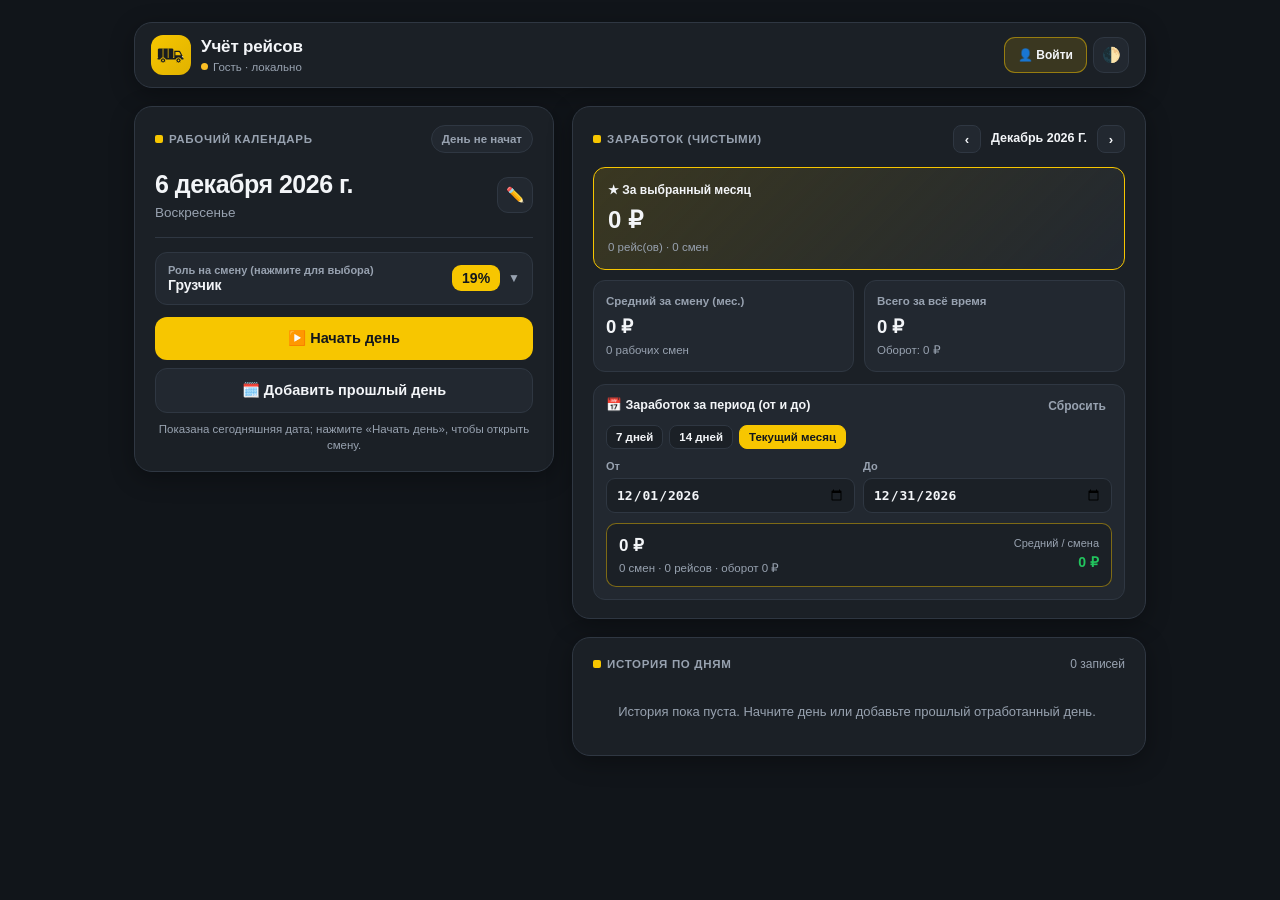
==== commit c8ec501a: "Update index.html" ====
--- a/index.html
+++ b/index.html
@@ -439,6 +439,13 @@
       display: flex;
       flex-direction: column;
       gap: 8px;
+    }
+
+    .idle-hint {
+      font-size: 11.5px;
+      color: var(--text-muted);
+      margin-top: 8px;
+      text-align: center;
     }
 
     .btn {
@@ -1399,6 +1406,7 @@
               <button class="btn btn-primary btn-full" type="button" onclick="startDay()">▶️ Начать день</button>
               <button class="btn btn-ghost btn-full" type="button" onclick="openPastDayModal()">🗓️ Добавить прошлый день</button>
             </div>
+            <div class="idle-hint">Показана сегодняшняя дата; нажмите «Начать день», чтобы открыть смену.</div>
           </div>
 
           <div id="active-controls" style="display:none;">
@@ -1861,6 +1869,7 @@
     function defaultData() {
       return {
         currentDate: getTodayISO(),
+        manualDateOverride: false,
         role: 'loader',
         vehicle: 'company',
         activeDay: null,
@@ -1869,6 +1878,16 @@
       };
     }
 
+    function getDisplayDate(data) {
+      if (data.activeDay && data.activeDay.date) {
+        return data.activeDay.date;
+      }
+      if (data.manualDateOverride && data.currentDate) {
+        return data.currentDate;
+      }
+      return getTodayISO();
+    }
+
     let appStore = loadStore();
     let selectedMonth = getTodayISO().slice(0, 7);
     let rangeState = initRangeState(selectedMonth);
@@ -1887,7 +1906,7 @@
     function initQuickFuelDate() {
       const el = document.getElementById('quick-fuel-date');
       if (el) {
-        el.value = appStore.data.activeDay ? appStore.data.activeDay.date : getTodayISO();
+        el.value = getDisplayDate(appStore.data);
       }
     }
 
@@ -2027,6 +2046,7 @@
             theme: parsed.theme || 'dark',
             data: {
               currentDate: parsed.data?.currentDate || getTodayISO(),
+              manualDateOverride: Boolean(parsed.data?.manualDateOverride),
               role: norm.role,
               vehicle: norm.vehicle,
               activeDay,
@@ -2168,6 +2188,7 @@
           appStore.data = {
             ...defaultData(),
             ...out.state,
+            manualDateOverride: Boolean(out.state.manualDateOverride),
             role: norm.role,
             vehicle: norm.vehicle
           };
@@ -2224,6 +2245,7 @@
             appStore.data = {
               ...defaultData(),
               ...out.state,
+              manualDateOverride: Boolean(out.state.manualDateOverride),
               role: norm.role,
               vehicle: norm.vehicle
             };
@@ -2253,25 +2275,26 @@
     /* Рабочий день */
     function startDay() {
       closeAllDropdowns();
-      const todayISO = getTodayISO();
+      const targetDate = getDisplayDate(appStore.data);
       const norm = normalizeProfile(appStore.data.role, appStore.data.vehicle);
       const chosenRate = getRateForProfile(norm.role, norm.vehicle);
 
-      appStore.data.currentDate = todayISO;
+      appStore.data.currentDate = targetDate;
+      appStore.data.manualDateOverride = false;
       appStore.data.activeDay = {
-        date: todayISO,
+        date: targetDate,
         role: norm.role,
         vehicle: norm.vehicle,
         rate: chosenRate,
         trips: [],
         fuelExpenses: []
       };
-      selectedMonth = todayISO.slice(0, 7);
+      selectedMonth = targetDate.slice(0, 7);
       const quickDateEl = document.getElementById('quick-fuel-date');
-      if (quickDateEl) quickDateEl.value = todayISO;
+      if (quickDateEl) quickDateEl.value = targetDate;
       persistAndSync();
       render();
-      showToast(`Смена начата за ${formatDateRu(todayISO)} (${chosenRate}%)`);
+      showToast(`Смена начата за ${formatDateRu(targetDate)} (${chosenRate}%)`);
     }
 
     function updateCutPreview() {
@@ -2326,7 +2349,7 @@
       const labelInput = document.getElementById('quick-fuel-label');
       const amountInput = document.getElementById('quick-fuel-amount');
 
-      const dateVal = dateInput.value || getTodayISO();
+      const dateVal = dateInput.value || getDisplayDate(appStore.data);
       const title = normalizeFuelTitle(labelInput.value);
       const amount = parseFloat(amountInput.value);
 
@@ -2452,11 +2475,13 @@
         totalEarn
       });
 
+      const todayISO = getTodayISO();
       appStore.data.activeDay = null;
-      appStore.data.currentDate = getTodayISO();
+      appStore.data.currentDate = todayISO;
+      appStore.data.manualDateOverride = false;
       selectedMonth = date.slice(0, 7);
       const quickDateEl = document.getElementById('quick-fuel-date');
-      if (quickDateEl) quickDateEl.value = getTodayISO();
+      if (quickDateEl) quickDateEl.value = todayISO;
       persistAndSync();
       render();
       showToast('День завершён и сохранён в историю');
@@ -2996,8 +3021,7 @@
 
     function openDateModal() {
       closeAllDropdowns();
-      document.getElementById('manual-date-input').value =
-        appStore.data.activeDay ? appStore.data.activeDay.date : appStore.data.currentDate;
+      document.getElementById('manual-date-input').value = getDisplayDate(appStore.data);
       document.getElementById('date-modal').classList.add('open');
     }
 
@@ -3013,9 +3037,12 @@
       const val = document.getElementById('manual-date-input').value;
       if (!val) return;
       appStore.data.currentDate = val;
+      appStore.data.manualDateOverride = val !== getTodayISO();
       if (appStore.data.activeDay) {
         appStore.data.activeDay.date = val;
       }
+      const quickDateEl = document.getElementById('quick-fuel-date');
+      if (quickDateEl) quickDateEl.value = val;
       selectedMonth = val.slice(0, 7);
       if (rangeState.preset === 'month') {
         const bounds = getMonthBoundsISO(selectedMonth);
@@ -3090,7 +3117,7 @@
 
     function render() {
       const d = appStore.data;
-      const activeDate = d.activeDay ? d.activeDay.date : (d.currentDate || getTodayISO());
+      const activeDate = getDisplayDate(d);
       document.getElementById('current-date-display').textContent = formatDateRu(activeDate);
       document.getElementById('current-weekday-display').textContent = formatWeekdayRu(activeDate);
 
